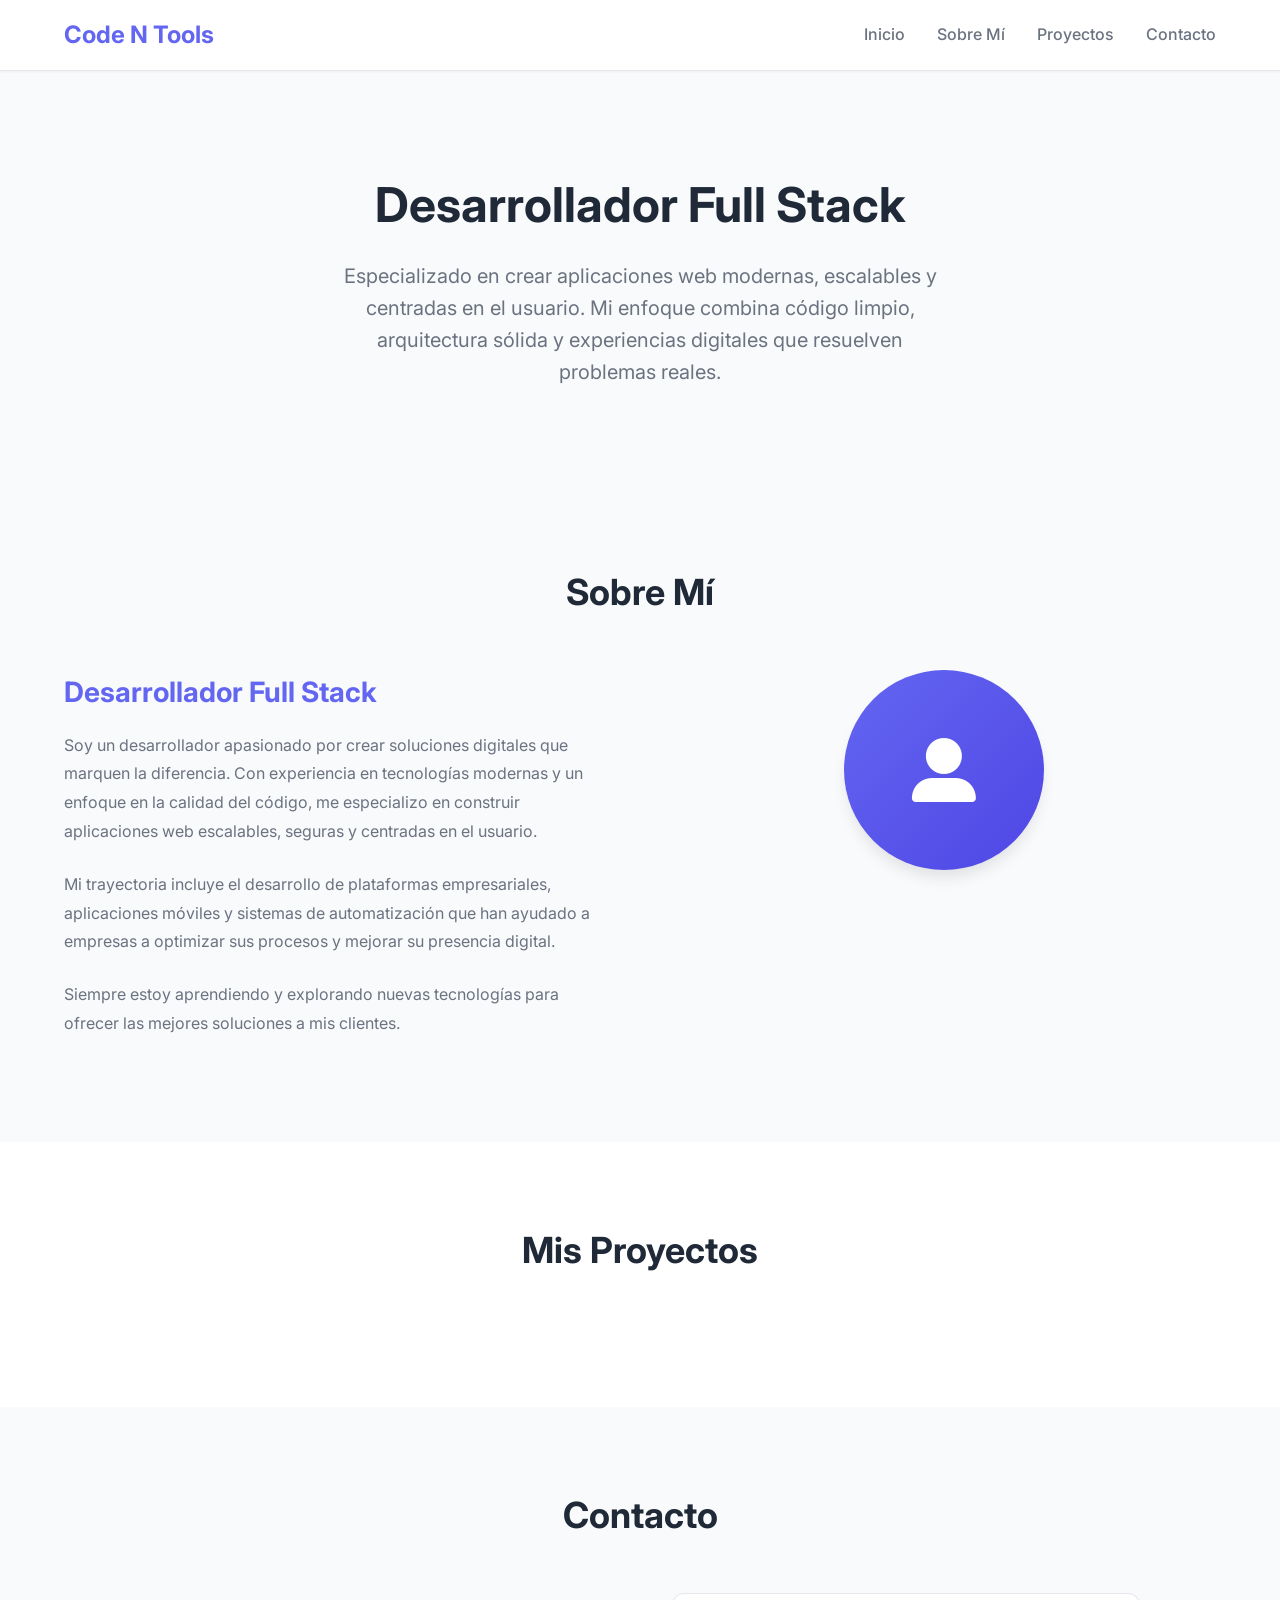
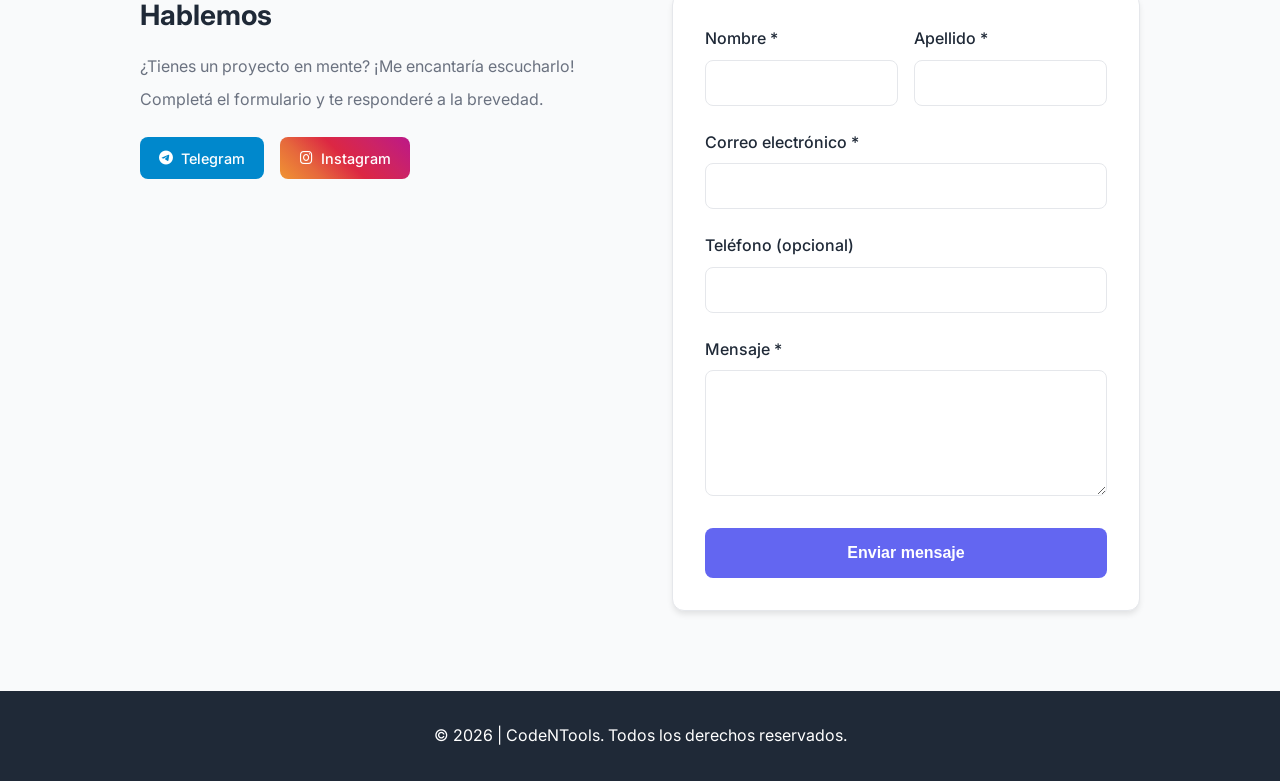
==== index.html @ 9cdd0da2 "Add files via upload" ====
<!DOCTYPE html>
<html lang="es">
<head>
    <meta charset="UTF-8">
    <meta name="viewport" content="width=device-width, initial-scale=1.0">
    <title>Bravos</title>
    <link rel="stylesheet" href="styles.css">
    <link rel="preconnect" href="https://fonts.googleapis.com">
    <link rel="preconnect" href="https://fonts.gstatic.com" crossorigin>
    <link href="https://fonts.googleapis.com/css2?family=Inter:wght@300;400;500;600;700&display=swap" rel="stylesheet">
    <link rel="stylesheet" href="https://cdnjs.cloudflare.com/ajax/libs/font-awesome/6.4.0/css/all.min.css">
</head>
<body>
    <header class="header">
        <div class="container">
            <div class="logo">
                <a href="#" class="logo-link">Code N Tools</a>
            </div>
            <nav class="nav">
                <a href="#inicio">Inicio</a>
                <a href="#sobre-mi">Sobre Mí</a>
                <a href="#proyectos">Proyectos</a>
                <a href="#contacto">Contacto</a>
            </nav>
        </div>
    </header>

    <main>
        <section id="inicio" class="hero">
            <div class="container">
                <h2>Desarrollador Full Stack</h2>
                <p>Especializado en crear aplicaciones web modernas, escalables y centradas en el usuario. Mi enfoque combina código limpio, arquitectura sólida y experiencias digitales que resuelven problemas reales.</p>
            </div>
        </section>

        <section id="sobre-mi" class="about">
            <div class="container">
                <h2 class="section-title">Sobre Mí</h2>
                <div class="about-content">
                    <div class="about-text">
                        <h3>Desarrollador Full Stack</h3>
                        <p>Soy un desarrollador apasionado por crear soluciones digitales que marquen la diferencia. Con experiencia en tecnologías modernas y un enfoque en la calidad del código, me especializo en construir aplicaciones web escalables, seguras y centradas en el usuario.</p>
                        <p>Mi trayectoria incluye el desarrollo de plataformas empresariales, aplicaciones móviles y sistemas de automatización que han ayudado a empresas a optimizar sus procesos y mejorar su presencia digital.</p>
                        <p>Siempre estoy aprendiendo y explorando nuevas tecnologías para ofrecer las mejores soluciones a mis clientes.</p>
                    </div>
                    <div class="about-image">
                        <!-- Aquí podés poner tu foto o un avatar -->
                        <div class="avatar-placeholder">
                            <i class="fas fa-user-large"></i>
                        </div>
                    </div>
                </div>
            </div>
        </section>

        <section id="proyectos" class="projects">
            <div class="container">
                <h2 class="section-title">Mis Proyectos</h2>
                <div class="projects-grid" id="projects-grid">
                    <!-- Los proyectos se cargarán dinámicamente con JavaScript -->
                </div>
            </div>
        </section>

        <section id="contacto" class="contact">
            <div class="container">
                <h2 class="section-title">Contacto</h2>
                <div class="contact-content">
                    <div class="contact-info">
                        <h3>Hablemos</h3>
                        <p>¿Tienes un proyecto en mente? ¡Me encantaría escucharlo!</p>
                        <p>Completá el formulario y te responderé a la brevedad.</p>
                        <div class="social-buttons">
                            <a href="https://t.me/codentools_bot" target="_blank" rel="noopener noreferrer" class="btn-social btn-telegram">
                                <i class="fab fa-telegram"></i> Telegram
                            </a>
                            <a href="https://www.instagram.com/codentools" target="_blank" rel="noopener noreferrer" class="btn-social btn-instagram">
                                <i class="fab fa-instagram"></i> Instagram
                            </a>
                        </div>
                    </div>
                    <form class="contact-form" id="contact-form">
                        <div class="form-row">
                            <div class="form-group">
                                <label for="firstName">Nombre *</label>
                                <input type="text" id="firstName" name="firstName" required>
                            </div>
                            <div class="form-group">
                                <label for="lastName">Apellido *</label>
                                <input type="text" id="lastName" name="lastName" required>
                            </div>
                        </div>
                        <div class="form-group">
                            <label for="email">Correo electrónico *</label>
                            <input type="email" id="email" name="email" required>
                        </div>
                        <div class="form-group">
                            <label for="phone">Teléfono (opcional)</label>
                            <input type="tel" id="phone" name="phone">
                        </div>
                        <div class="form-group">
                            <label for="message">Mensaje *</label>
                            <textarea id="message" name="message" rows="5" required></textarea>
                        </div>
                        <button type="submit" class="btn-submit">Enviar mensaje</button>
                        <div id="form-status" class="form-status"></div>
                    </form>
                </div>
            </div>
        </section>
    </main>

    <footer class="footer">
        <div class="container">
            <p>&copy; 2026 | CodeNTools. Todos los derechos reservados.</p>
        </div>
    </footer>

    <script src="script.js"></script>
</body>
</html>
---- styles.css ----
/* Reset y variables */
:root {
    --primary-color: #6366f1;
    --primary-dark: #4f46e5;
    --text-color: #1f2937;
    --text-light: #6b7280;
    --background: #ffffff;
    --background-alt: #f9fafb;
    --border-color: #e5e7eb;
    --success-color: #10b981;
    --error-color: #ef4444;
    --shadow-sm: 0 1px 2px 0 rgb(0 0 0 / 0.05);
    --shadow-md: 0 4px 6px -1px rgb(0 0 0 / 0.1);
    --shadow-lg: 0 10px 15px -3px rgb(0 0 0 / 0.1);
    --transition: all 0.3s ease;
}

* {
    margin: 0;
    padding: 0;
    box-sizing: border-box;
}

body {
    font-family: 'Inter', -apple-system, BlinkMacSystemFont, 'Segoe UI', sans-serif;
    line-height: 1.6;
    color: var(--text-color);
    background: var(--background);
}

.container {
    max-width: 1200px;
    margin: 0 auto;
    padding: 0 1.5rem;
}

/* Header */
.header {
    background: var(--background);
    border-bottom: 1px solid var(--border-color);
    position: sticky;
    top: 0;
    z-index: 100;
    box-shadow: var(--shadow-sm);
}

.header .container {
    display: flex;
    justify-content: space-between;
    align-items: center;
    padding-top: 1rem;
    padding-bottom: 1rem;
}

.logo-link {
    font-size: 1.5rem;
    font-weight: 700;
    color: var(--primary-color);
    text-decoration: none;
    transition: var(--transition);
}

.logo-link:hover {
    opacity: 0.8;
}

.nav {
    display: flex;
    gap: 2rem;
}

.nav a {
    text-decoration: none;
    color: var(--text-light);
    font-weight: 500;
    transition: var(--transition);
}

.nav a:hover {
    color: var(--primary-color);
}

/* Hero Section */
.hero {
    background: var(--background-alt);
    padding: 6rem 0;
    text-align: center;
}

.hero h2 {
    font-size: 3rem;
    font-weight: 700;
    margin-bottom: 1rem;
    color: var(--text-color);
}

.hero p {
    font-size: 1.25rem;
    color: var(--text-light);
    max-width: 600px;
    margin: 0 auto;
}

/* Projects Section */
.projects {
    padding: 5rem 0;
    background: var(--background);
}

.section-title {
    font-size: 2.25rem;
    font-weight: 700;
    margin-bottom: 3rem;
    text-align: center;
}

.projects-grid {
    display: grid;
    grid-template-columns: repeat(auto-fit, minmax(300px, 1fr));
    gap: 2rem;
}

.project-card {
    background: var(--background);
    border: 1px solid var(--border-color);
    border-radius: 12px;
    overflow: hidden;
    box-shadow: var(--shadow-md);
    transition: var(--transition);
}

.project-card:hover {
    transform: translateY(-4px);
    box-shadow: var(--shadow-lg);
}

.project-image {
    width: 100%;
    height: 200px;
    object-fit: cover;
    background: var(--background-alt);
}

.project-info {
    padding: 1.5rem;
}

.project-title {
    font-size: 1.25rem;
    font-weight: 600;
    margin-bottom: 0.5rem;
    color: var(--text-color);
}

.project-description {
    color: var(--text-light);
    margin-bottom: 1rem;
}

.project-tags {
    display: flex;
    flex-wrap: wrap;
    gap: 0.5rem;
}

.tag {
    background: var(--primary-color);
    color: white;
    padding: 0.25rem 0.75rem;
    border-radius: 999px;
    font-size: 0.875rem;
    font-weight: 500;
}

.project-link {
    display: inline-block;
    margin-top: 1rem;
    color: var(--primary-color);
    text-decoration: none;
    font-weight: 600;
    transition: var(--transition);
}

.project-link:hover {
    color: var(--primary-dark);
}

/* Contact Section */
.contact {
    padding: 5rem 0;
    background: var(--background-alt);
}

.contact-content {
    display: grid;
    grid-template-columns: 1fr 1fr;
    gap: 4rem;
    max-width: 1000px;
    margin: 0 auto;
}

.contact-info h3 {
    font-size: 1.75rem;
    margin-bottom: 1rem;
}

.contact-info p {
    color: var(--text-light);
    margin-bottom: 0.5rem;
}

.social-buttons {
    margin-top: 1.5rem;
    display: flex;
    gap: 1rem;
    flex-wrap: wrap;
}

.btn-social {
    display: inline-flex;
    align-items: center;
    gap: 0.5rem;
    padding: 0.6rem 1.2rem;
    font-size: 0.9rem;
    color: white;
    text-decoration: none;
    border-radius: 8px;
    font-weight: 500;
    transition: var(--transition);
}

.btn-telegram {
    background: #0088cc;
}

.btn-telegram:hover {
    background: #0077b5;
    transform: translateY(-2px);
}

.btn-instagram {
    background: linear-gradient(45deg, #f09433, #e6683c, #dc2743, #cc2366, #bc1888);
}

.btn-instagram:hover {
    transform: translateY(-2px);
    box-shadow: 0 4px 12px rgba(188, 24, 136, 0.3);
}

.contact-form {
    background: var(--background);
    padding: 2rem;
    border-radius: 12px;
    border: 1px solid var(--border-color);
    box-shadow: var(--shadow-md);
}

.form-row {
    display: grid;
    grid-template-columns: 1fr 1fr;
    gap: 1rem;
}

.form-group {
    margin-bottom: 1.5rem;
}

.form-group label {
    display: block;
    margin-bottom: 0.5rem;
    font-weight: 500;
    color: var(--text-color);
}

.form-group input,
.form-group textarea {
    width: 100%;
    padding: 0.75rem 1rem;
    border: 1px solid var(--border-color);
    border-radius: 8px;
    font-family: inherit;
    font-size: 1rem;
    transition: var(--transition);
}

.form-group input:focus,
.form-group textarea:focus {
    outline: none;
    border-color: var(--primary-color);
    box-shadow: 0 0 0 3px rgba(99, 102, 241, 0.1);
}

.form-group textarea {
    resize: vertical;
}

.btn-submit {
    width: 100%;
    padding: 1rem;
    background: var(--primary-color);
    color: white;
    border: none;
    border-radius: 8px;
    font-size: 1rem;
    font-weight: 600;
    cursor: pointer;
    transition: var(--transition);
}

.btn-submit:hover {
    background: var(--primary-dark);
}

.btn-submit:disabled {
    background: var(--text-light);
    cursor: not-allowed;
}

.form-status {
    margin-top: 1rem;
    padding: 1rem;
    border-radius: 8px;
    text-align: center;
    font-weight: 500;
    display: none;
}

.form-status.success {
    display: block;
    background: rgba(16, 185, 129, 0.1);
    color: var(--success-color);
    border: 1px solid var(--success-color);
}

.form-status.error {
    display: block;
    background: rgba(239, 68, 68, 0.1);
    color: var(--error-color);
    border: 1px solid var(--error-color);
}

/* Footer */
.footer {
    background: var(--text-color);
    color: white;
    padding: 2rem 0;
    text-align: center;
}

/* About Section */
.about {
    padding: 5rem 0;
    background: var(--background-alt);
}

.about-content {
    display: grid;
    grid-template-columns: 1fr 1fr;
    gap: 4rem;
    align-items: start;
}

.about-text h3 {
    font-size: 1.75rem;
    margin-bottom: 1rem;
    color: var(--primary-color);
}

.about-text p {
    color: var(--text-light);
    line-height: 1.8;
    margin-bottom: 1.5rem;
}

.about-image {
    display: flex;
    justify-content: center;
}

.avatar-placeholder {
    width: 200px;
    height: 200px;
    background: linear-gradient(135deg, var(--primary-color), var(--primary-dark));
    border-radius: 50%;
    display: flex;
    align-items: center;
    justify-content: center;
    font-size: 4rem;
    color: white;
    box-shadow: var(--shadow-lg);
}

/* Responsive */
@media (max-width: 768px) {
    .nav {
        gap: 1rem;
    }

    .hero h2 {
        font-size: 2rem;
    }

    .hero p {
        font-size: 1rem;
    }

    .form-row {
        grid-template-columns: 1fr;
    }

    .contact-content {
        grid-template-columns: 1fr;
        gap: 2rem;
    }
}
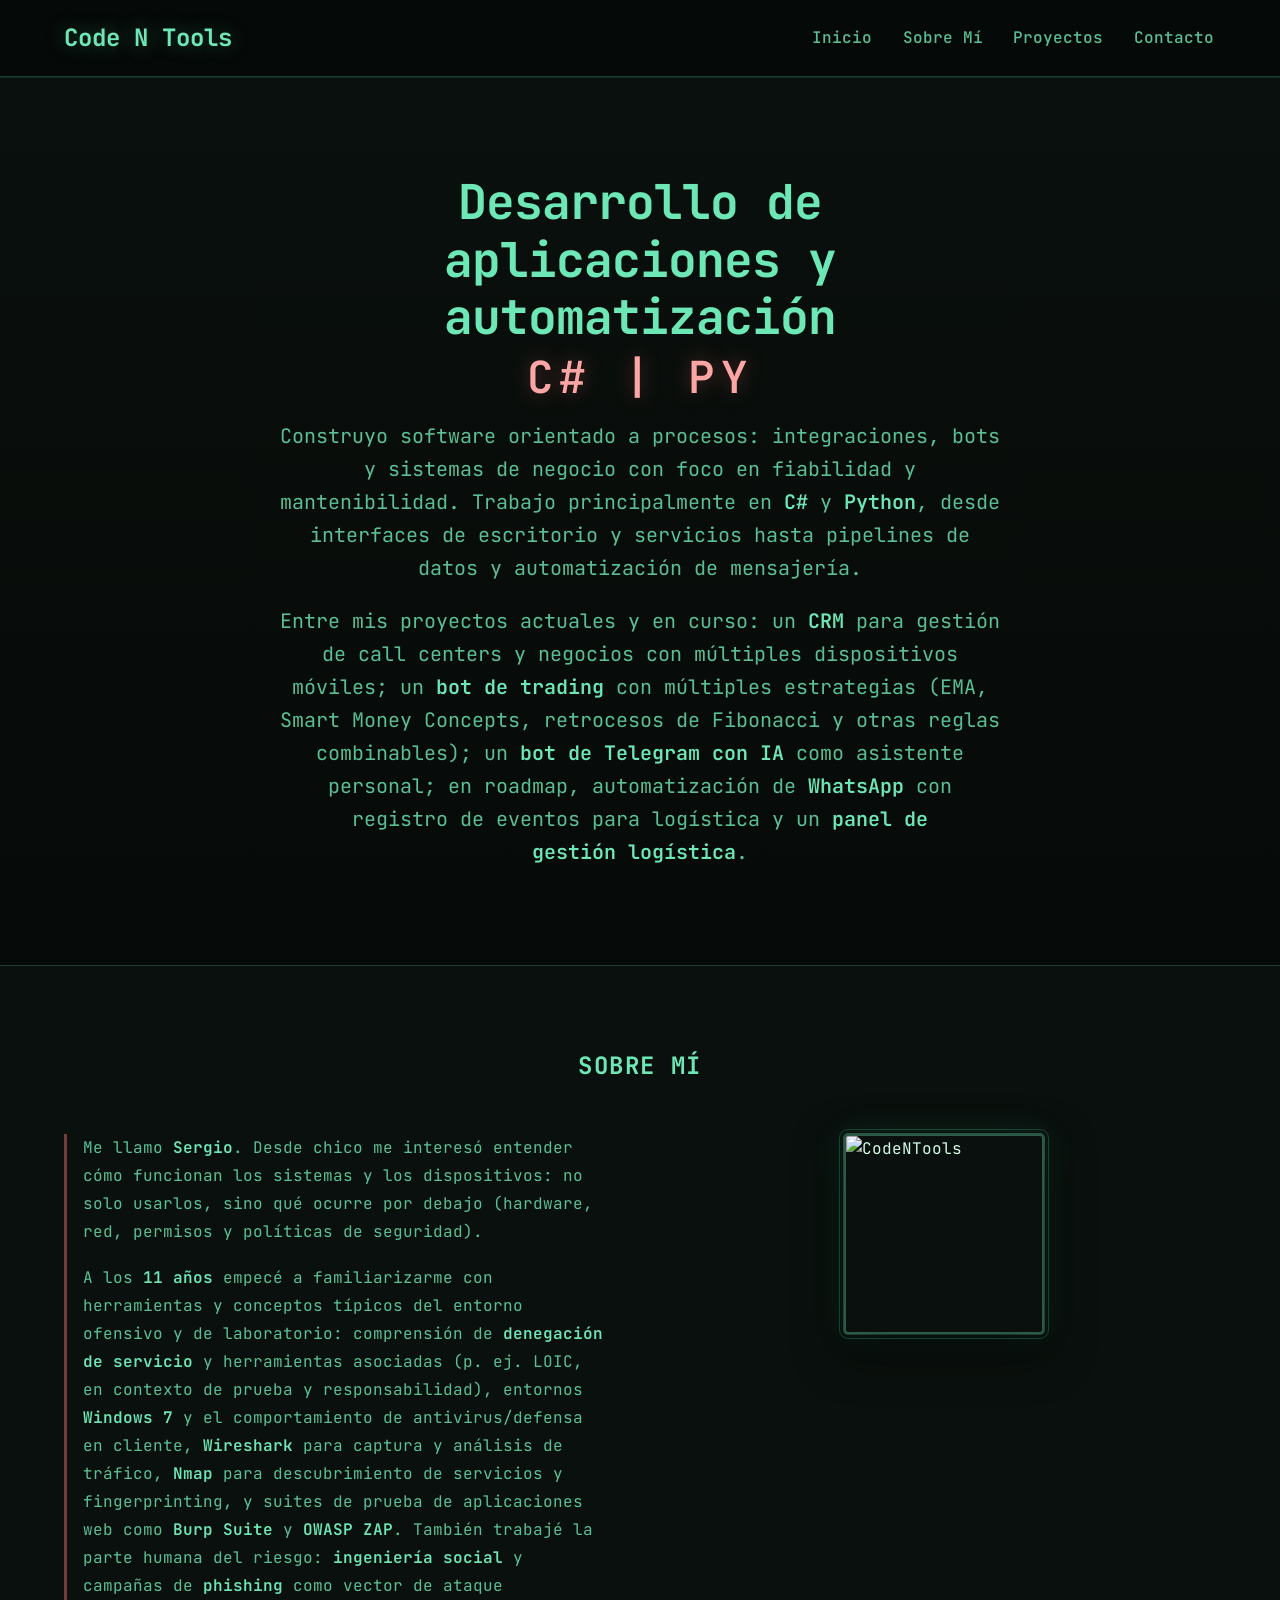
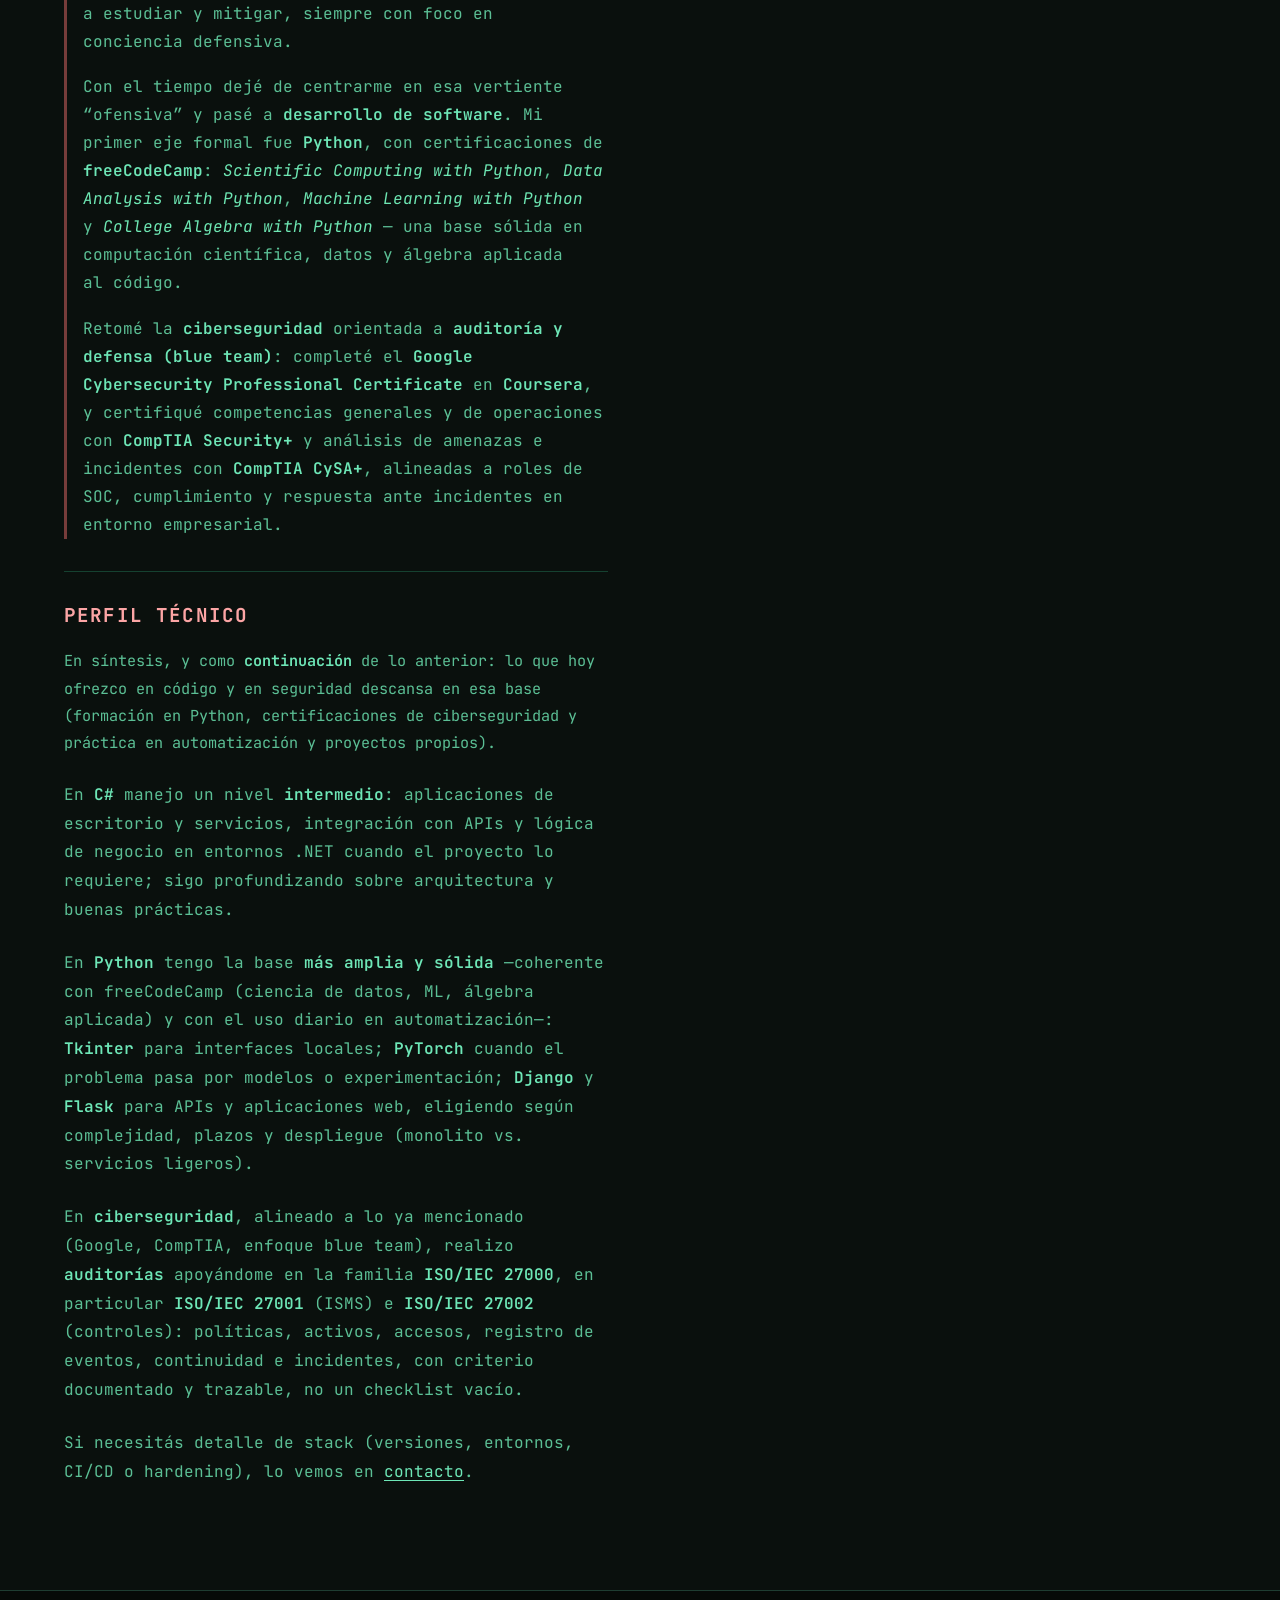
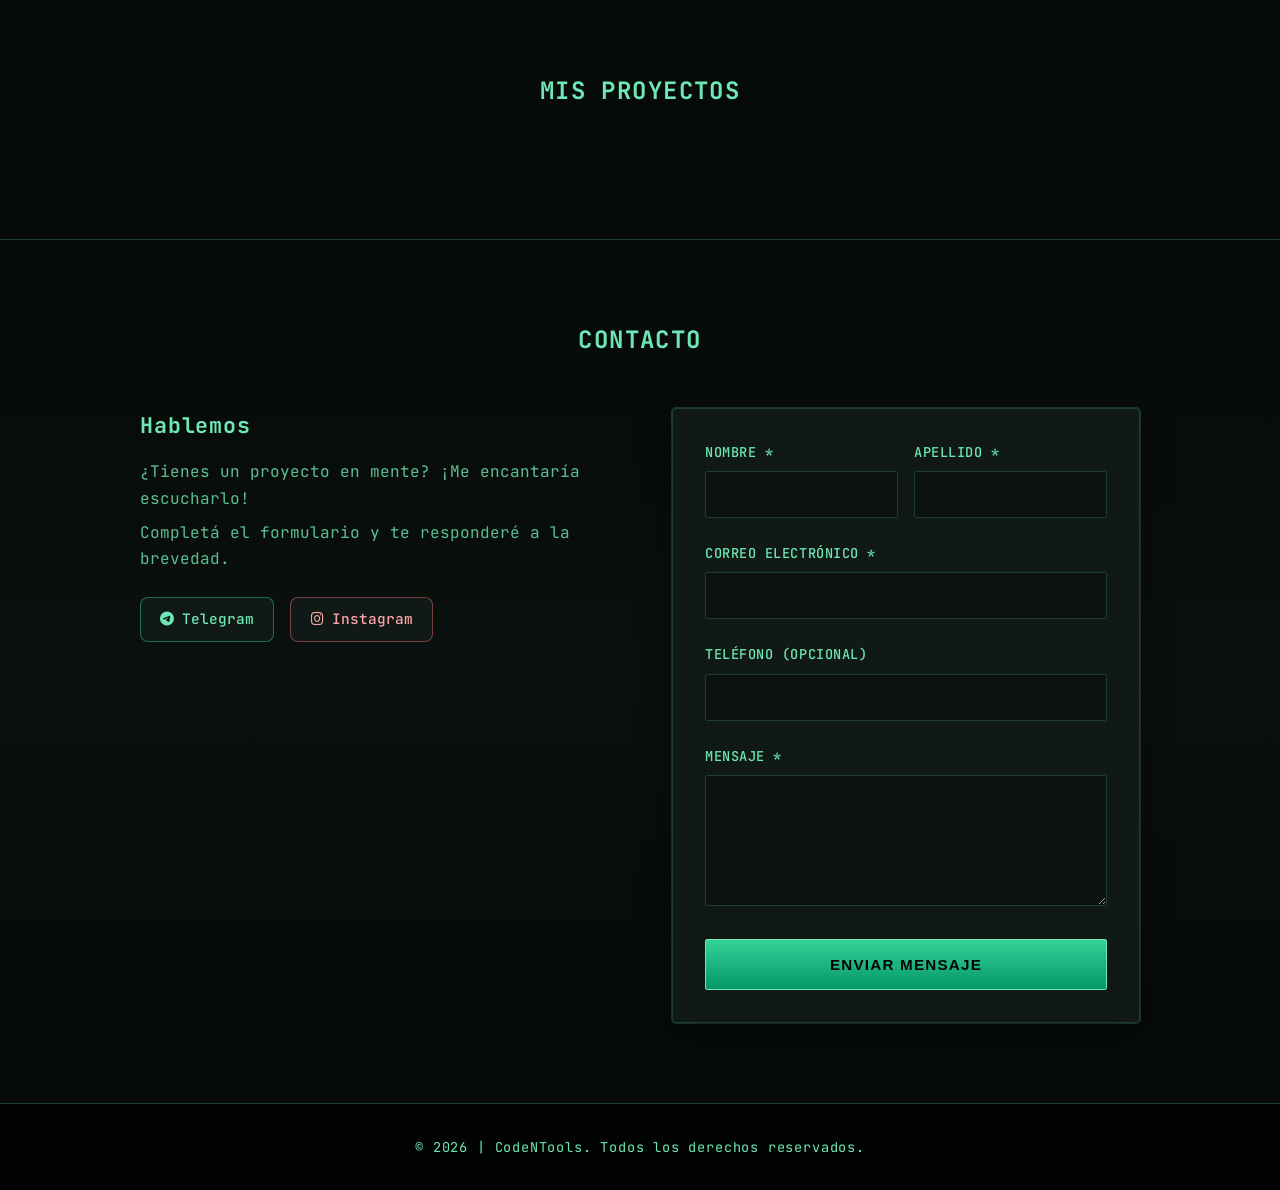
==== commit feb3d05b: "Add files via upload" ====
--- a/index.html
+++ b/index.html
@@ -2,12 +2,15 @@
 <html lang="es">
 <head>
     <meta charset="UTF-8">
-    <meta name="viewport" content="width=device-width, initial-scale=1.0">
-    <title>Bravos</title>
+    <meta name="viewport" content="width=device-width, initial-scale=1.0, viewport-fit=cover">
+    <meta name="description" content="CodeNTools: desarrollo en C# y Python, automatización, CRM, bots y auditorías de ciberseguridad alineadas a ISO/IEC 27001 y 27002.">
+    <meta name="theme-color" content="#0a0e0c">
+    <meta name="color-scheme" content="dark">
+    <title>CodeNTools | Portafolio</title>
     <link rel="stylesheet" href="styles.css">
     <link rel="preconnect" href="https://fonts.googleapis.com">
     <link rel="preconnect" href="https://fonts.gstatic.com" crossorigin>
-    <link href="https://fonts.googleapis.com/css2?family=Inter:wght@300;400;500;600;700&display=swap" rel="stylesheet">
+    <link href="https://fonts.googleapis.com/css2?family=JetBrains+Mono:wght@400;500;600;700&display=swap" rel="stylesheet">
     <link rel="stylesheet" href="https://cdnjs.cloudflare.com/ajax/libs/font-awesome/6.4.0/css/all.min.css">
 </head>
 <body>
@@ -28,8 +31,12 @@
     <main>
         <section id="inicio" class="hero">
             <div class="container">
-                <h2>Desarrollador Full Stack</h2>
-                <p>Especializado en crear aplicaciones web modernas, escalables y centradas en el usuario. Mi enfoque combina código limpio, arquitectura sólida y experiencias digitales que resuelven problemas reales.</p>
+                <h2 class="hero-title">
+                    <span class="hero-title-main">Desarrollo de aplicaciones y automatización</span>
+                    <span class="hero-title-stack">C# | Py</span>
+                </h2>
+                <p>Construyo software orientado a procesos: integraciones, bots y sistemas de negocio con foco en fiabilidad y mantenibilidad. Trabajo principalmente en <strong>C#</strong> y <strong>Python</strong>, desde interfaces de escritorio y servicios hasta pipelines de datos y automatización de mensajería.</p>
+                <p>Entre mis proyectos actuales y en curso: un <strong>CRM</strong> para gestión de call centers y negocios con múltiples dispositivos móviles; un <strong>bot de trading</strong> con múltiples estrategias (EMA, Smart Money Concepts, retrocesos de Fibonacci y otras reglas combinables); un <strong>bot de Telegram con IA</strong> como asistente personal; en roadmap, automatización de <strong>WhatsApp</strong> con registro de eventos para logística y un <strong>panel de gestión logística</strong>.</p>
             </div>
         </section>
 
@@ -38,16 +45,29 @@
                 <h2 class="section-title">Sobre Mí</h2>
                 <div class="about-content">
                     <div class="about-text">
-                        <h3>Desarrollador Full Stack</h3>
-                        <p>Soy un desarrollador apasionado por crear soluciones digitales que marquen la diferencia. Con experiencia en tecnologías modernas y un enfoque en la calidad del código, me especializo en construir aplicaciones web escalables, seguras y centradas en el usuario.</p>
-                        <p>Mi trayectoria incluye el desarrollo de plataformas empresariales, aplicaciones móviles y sistemas de automatización que han ayudado a empresas a optimizar sus procesos y mejorar su presencia digital.</p>
-                        <p>Siempre estoy aprendiendo y explorando nuevas tecnologías para ofrecer las mejores soluciones a mis clientes.</p>
+                        <div class="about-personal">
+                            <p>Me llamo <strong>Sergio</strong>. Desde chico me interesó entender cómo funcionan los sistemas y los dispositivos: no solo usarlos, sino qué ocurre por debajo (hardware, red, permisos y políticas de seguridad).</p>
+                            <p>A los <strong>11 años</strong> empecé a familiarizarme con herramientas y conceptos típicos del entorno ofensivo y de laboratorio: comprensión de <strong>denegación de servicio</strong> y herramientas asociadas (p. ej. LOIC, en contexto de prueba y responsabilidad), entornos <strong>Windows 7</strong> y el comportamiento de antivirus/defensa en cliente, <strong>Wireshark</strong> para captura y análisis de tráfico, <strong>Nmap</strong> para descubrimiento de servicios y fingerprinting, y suites de prueba de aplicaciones web como <strong>Burp Suite</strong> y <strong>OWASP ZAP</strong>. También trabajé la parte humana del riesgo: <strong>ingeniería social</strong> y campañas de <strong>phishing</strong> como vector de ataque a estudiar y mitigar, siempre con foco en conciencia defensiva.</p>
+                            <p>Con el tiempo dejé de centrarme en esa vertiente “ofensiva” y pasé a <strong>desarrollo de software</strong>. Mi primer eje formal fue <strong>Python</strong>, con certificaciones de <strong>freeCodeCamp</strong>: <em>Scientific Computing with Python</em>, <em>Data Analysis with Python</em>, <em>Machine Learning with Python</em> y <em>College Algebra with Python</em> — una base sólida en computación científica, datos y álgebra aplicada al código.</p>
+                            <p>Retomé la <strong>ciberseguridad</strong> orientada a <strong>auditoría y defensa (blue team)</strong>: completé el <strong>Google Cybersecurity Professional Certificate</strong> en <strong>Coursera</strong>, y certifiqué competencias generales y de operaciones con <strong>CompTIA Security+</strong> y análisis de amenazas e incidentes con <strong>CompTIA CySA+</strong>, alineadas a roles de SOC, cumplimiento y respuesta ante incidentes en entorno empresarial.</p>
+                        </div>
+                        <div class="about-technical-foot">
+                            <h3>Perfil técnico</h3>
+                            <p class="about-technical-lead">En síntesis, y como <strong>continuación</strong> de lo anterior: lo que hoy ofrezco en código y en seguridad descansa en esa base (formación en Python, certificaciones de ciberseguridad y práctica en automatización y proyectos propios).</p>
+                            <p>En <strong>C#</strong> manejo un nivel <strong>intermedio</strong>: aplicaciones de escritorio y servicios, integración con APIs y lógica de negocio en entornos .NET cuando el proyecto lo requiere; sigo profundizando sobre arquitectura y buenas prácticas.</p>
+                            <p>En <strong>Python</strong> tengo la base <strong>más amplia y sólida</strong> —coherente con freeCodeCamp (ciencia de datos, ML, álgebra aplicada) y con el uso diario en automatización—: <strong>Tkinter</strong> para interfaces locales; <strong>PyTorch</strong> cuando el problema pasa por modelos o experimentación; <strong>Django</strong> y <strong>Flask</strong> para APIs y aplicaciones web, eligiendo según complejidad, plazos y despliegue (monolito vs. servicios ligeros).</p>
+                            <p>En <strong>ciberseguridad</strong>, alineado a lo ya mencionado (Google, CompTIA, enfoque blue team), realizo <strong>auditorías</strong> apoyándome en la familia <strong>ISO/IEC 27000</strong>, en particular <strong>ISO/IEC 27001</strong> (ISMS) e <strong>ISO/IEC 27002</strong> (controles): políticas, activos, accesos, registro de eventos, continuidad e incidentes, con criterio documentado y trazable, no un checklist vacío.</p>
+                            <p>Si necesitás detalle de stack (versiones, entornos, CI/CD o hardening), lo vemos en <a href="#contacto">contacto</a>.</p>
+                        </div>
                     </div>
                     <div class="about-image">
-                        <!-- Aquí podés poner tu foto o un avatar -->
-                        <div class="avatar-placeholder">
-                            <i class="fas fa-user-large"></i>
-                        </div>
+                        <img src="https://dzxfguflubuzwwrurouh.supabase.co/storage/v1/object/public/profile-images/CodeNTools%20(logo-NB).png"
+                             alt="CodeNTools"
+                             class="avatar-image"
+                             width="200"
+                             height="200"
+                             loading="lazy"
+                             decoding="async">
                     </div>
                 </div>
             </div>
@@ -57,7 +77,6 @@
             <div class="container">
                 <h2 class="section-title">Mis Proyectos</h2>
                 <div class="projects-grid" id="projects-grid">
-                    <!-- Los proyectos se cargarán dinámicamente con JavaScript -->
                 </div>
             </div>
         </section>
@@ -83,24 +102,24 @@
                         <div class="form-row">
                             <div class="form-group">
                                 <label for="firstName">Nombre *</label>
-                                <input type="text" id="firstName" name="firstName" required>
+                                <input type="text" id="firstName" name="firstName" required maxlength="120" autocomplete="given-name">
                             </div>
                             <div class="form-group">
                                 <label for="lastName">Apellido *</label>
-                                <input type="text" id="lastName" name="lastName" required>
+                                <input type="text" id="lastName" name="lastName" required maxlength="120" autocomplete="family-name">
                             </div>
                         </div>
                         <div class="form-group">
                             <label for="email">Correo electrónico *</label>
-                            <input type="email" id="email" name="email" required>
+                            <input type="email" id="email" name="email" required maxlength="254" autocomplete="email" inputmode="email">
                         </div>
                         <div class="form-group">
                             <label for="phone">Teléfono (opcional)</label>
-                            <input type="tel" id="phone" name="phone">
+                            <input type="tel" id="phone" name="phone" maxlength="32" autocomplete="tel" inputmode="tel">
                         </div>
                         <div class="form-group">
                             <label for="message">Mensaje *</label>
-                            <textarea id="message" name="message" rows="5" required></textarea>
+                            <textarea id="message" name="message" rows="5" required maxlength="8000"></textarea>
                         </div>
                         <button type="submit" class="btn-submit">Enviar mensaje</button>
                         <div id="form-status" class="form-status"></div>
--- a/styles.css
+++ b/styles.css
@@ -1,45 +1,115 @@
-/* Reset y variables */
 :root {
-    --primary-color: #6366f1;
-    --primary-dark: #4f46e5;
-    --text-color: #1f2937;
-    --text-light: #6b7280;
-    --background: #ffffff;
-    --background-alt: #f9fafb;
-    --border-color: #e5e7eb;
-    --success-color: #10b981;
-    --error-color: #ef4444;
-    --shadow-sm: 0 1px 2px 0 rgb(0 0 0 / 0.05);
-    --shadow-md: 0 4px 6px -1px rgb(0 0 0 / 0.1);
-    --shadow-lg: 0 10px 15px -3px rgb(0 0 0 / 0.1);
-    --transition: all 0.3s ease;
-}
-
-* {
+    --bg: #060a08;
+    --bg-elevated: #0c1210;
+    --bg-panel: #111916;
+    --bg-alt: #0a100d;
+    --border: #1e3d32;
+    --border-strong: #2d5a47;
+    --text: #d1fae5;
+    --text-muted: #6ee7b3;
+    --text-dim: #4ade80;
+    --green: #34d399;
+    --green-bright: #6ee7b7;
+    --green-deep: #059669;
+    --red: #f87171;
+    --red-bright: #fca5a5;
+    --red-deep: #dc2626;
+    --primary-color: var(--green);
+    --primary-dark: var(--green-deep);
+    --text-color: var(--text);
+    --text-light: rgba(110, 231, 179, 0.82);
+    --background: var(--bg);
+    --background-alt: var(--bg-alt);
+    --border-color: var(--border);
+    --success-color: var(--green-bright);
+    --error-color: var(--red);
+    --shadow-sm: 0 1px 0 rgba(52, 211, 153, 0.12);
+    --shadow-md: 0 8px 32px rgba(0, 0, 0, 0.45), 0 0 0 1px var(--border);
+    --shadow-lg: 0 16px 48px rgba(0, 0, 0, 0.55), 0 0 0 1px var(--border-strong);
+    --glow-green: 0 0 24px rgba(52, 211, 153, 0.15);
+    --transition: color 0.2s ease, background 0.2s ease, border-color 0.2s ease, box-shadow 0.25s ease,
+        transform 0.25s ease;
+}
+
+*,
+*::before,
+*::after {
     margin: 0;
     padding: 0;
     box-sizing: border-box;
 }
 
+html {
+    -webkit-text-size-adjust: 100%;
+    text-size-adjust: 100%;
+    overflow-x: hidden;
+}
+
 body {
-    font-family: 'Inter', -apple-system, BlinkMacSystemFont, 'Segoe UI', sans-serif;
-    line-height: 1.6;
+    font-family: 'JetBrains Mono', ui-monospace, 'Cascadia Code', 'Consolas', monospace;
+    line-height: 1.65;
     color: var(--text-color);
     background: var(--background);
+    min-height: 100dvh;
+    padding: env(safe-area-inset-top) env(safe-area-inset-right) env(safe-area-inset-bottom)
+        env(safe-area-inset-left);
+    position: relative;
+}
+
+body::before {
+    content: '';
+    position: fixed;
+    inset: 0;
+    pointer-events: none;
+    z-index: 0;
+    background-image: linear-gradient(rgba(52, 211, 153, 0.04) 1px, transparent 1px),
+        linear-gradient(90deg, rgba(52, 211, 153, 0.04) 1px, transparent 1px);
+    background-size: 32px 32px;
+    mask-image: radial-gradient(ellipse 80% 70% at 50% 0%, black 20%, transparent 70%);
+}
+
+main,
+footer {
+    position: relative;
+    z-index: 1;
+}
+
+strong {
+    color: var(--green-bright);
+    font-weight: 600;
+}
+
+::selection {
+    background: rgba(52, 211, 153, 0.35);
+    color: var(--text);
+}
+
+a:focus-visible,
+button:focus-visible {
+    outline: 2px solid var(--green-bright);
+    outline-offset: 2px;
+}
+
+img {
+    max-width: 100%;
+    height: auto;
 }
 
 .container {
+    width: 100%;
     max-width: 1200px;
     margin: 0 auto;
-    padding: 0 1.5rem;
-}
-
-/* Header */
+    padding-left: clamp(1rem, 4vw, 1.5rem);
+    padding-right: clamp(1rem, 4vw, 1.5rem);
+}
+
 .header {
-    background: var(--background);
+    background: rgba(6, 10, 8, 0.92);
+    backdrop-filter: blur(10px);
+    -webkit-backdrop-filter: blur(10px);
     border-bottom: 1px solid var(--border-color);
     position: sticky;
-    top: 0;
+    top: env(safe-area-inset-top, 0px);
     z-index: 100;
     box-shadow: var(--shadow-sm);
 }
@@ -55,18 +125,24 @@
 .logo-link {
     font-size: 1.5rem;
     font-weight: 700;
-    color: var(--primary-color);
+    color: var(--green-bright);
     text-decoration: none;
     transition: var(--transition);
+    text-shadow: 0 0 20px rgba(110, 231, 183, 0.35);
 }
 
 .logo-link:hover {
-    opacity: 0.8;
+    color: var(--text);
+    text-shadow: 0 0 24px rgba(52, 211, 153, 0.5);
 }
 
 .nav {
     display: flex;
-    gap: 2rem;
+    flex-wrap: wrap;
+    justify-content: flex-end;
+    align-items: center;
+    gap: clamp(0.5rem, 2vw, 2rem);
+    row-gap: 0.5rem;
 }
 
 .nav a {
@@ -74,82 +150,130 @@
     color: var(--text-light);
     font-weight: 500;
     transition: var(--transition);
+    padding: 0.35rem 0.15rem;
+    min-height: 2.75rem;
+    display: inline-flex;
+    align-items: center;
 }
 
 .nav a:hover {
-    color: var(--primary-color);
-}
-
-/* Hero Section */
+    color: var(--red-bright);
+}
+
 .hero {
-    background: var(--background-alt);
-    padding: 6rem 0;
+    background: linear-gradient(180deg, var(--bg-alt) 0%, var(--bg) 100%);
+    padding: clamp(3rem, 10vw, 6rem) 0;
     text-align: center;
-}
-
-.hero h2 {
-    font-size: 3rem;
+    border-bottom: 1px solid var(--border-color);
+}
+
+.hero h2,
+.hero-title {
+    font-size: clamp(1.35rem, 4.5vw, 3rem);
     font-weight: 700;
     margin-bottom: 1rem;
-    color: var(--text-color);
+    color: var(--green-bright);
+    max-width: min(100%, 42rem);
+    margin-left: auto;
+    margin-right: auto;
+    padding: 0 0.25rem;
+    letter-spacing: -0.02em;
+}
+
+.hero-title {
+    display: flex;
+    flex-direction: column;
+    align-items: center;
+    gap: 0.35rem;
+    line-height: 1.2;
+    overflow-wrap: break-word;
+    word-break: break-word;
+}
+
+.hero-title-main {
+    display: block;
+}
+
+.hero-title-stack {
+    display: block;
+    font-size: 0.92em;
+    font-weight: 600;
+    color: var(--red-bright);
+    letter-spacing: 0.12em;
+    text-transform: uppercase;
+    text-shadow: 0 0 20px rgba(248, 113, 113, 0.35);
 }
 
 .hero p {
-    font-size: 1.25rem;
+    font-size: clamp(1rem, 2.2vw, 1.25rem);
     color: var(--text-light);
-    max-width: 600px;
+    max-width: min(720px, 100%);
     margin: 0 auto;
-}
-
-/* Projects Section */
+    line-height: 1.65;
+    text-wrap: pretty;
+}
+
+.hero p + p {
+    margin-top: 1.25rem;
+}
+
 .projects {
-    padding: 5rem 0;
+    padding: clamp(3rem, 8vw, 5rem) 0;
     background: var(--background);
+    border-top: 1px solid var(--border-color);
 }
 
 .section-title {
-    font-size: 2.25rem;
+    font-size: clamp(1.15rem, 3.2vw, 1.5rem);
     font-weight: 700;
-    margin-bottom: 3rem;
+    margin-bottom: clamp(1.75rem, 4vw, 3rem);
     text-align: center;
+    padding: 0 0.25rem;
+    color: var(--green-bright);
+    letter-spacing: 0.06em;
+    text-transform: uppercase;
 }
 
 .projects-grid {
     display: grid;
-    grid-template-columns: repeat(auto-fit, minmax(300px, 1fr));
-    gap: 2rem;
+    grid-template-columns: repeat(auto-fit, minmax(min(100%, 280px), 1fr));
+    gap: clamp(1.25rem, 3vw, 2rem);
 }
 
 .project-card {
-    background: var(--background);
+    background: var(--bg-panel);
     border: 1px solid var(--border-color);
-    border-radius: 12px;
+    border-radius: 4px;
     overflow: hidden;
     box-shadow: var(--shadow-md);
     transition: var(--transition);
 }
 
 .project-card:hover {
-    transform: translateY(-4px);
-    box-shadow: var(--shadow-lg);
+    transform: translateY(-3px);
+    border-color: var(--border-strong);
+    box-shadow: var(--shadow-lg), var(--glow-green);
 }
 
 .project-image {
     width: 100%;
-    height: 200px;
+    aspect-ratio: 16 / 10;
+    height: auto;
     object-fit: cover;
-    background: var(--background-alt);
+    object-position: center;
+    background: var(--bg-elevated);
+    filter: saturate(0.92) contrast(1.05);
 }
 
 .project-info {
-    padding: 1.5rem;
+    padding: clamp(1rem, 3vw, 1.5rem);
 }
 
 .project-title {
-    font-size: 1.25rem;
+    font-size: 1.05rem;
     font-weight: 600;
     margin-bottom: 0.5rem;
-    color: var(--text-color);
+    color: var(--green-bright);
 }
 
 .project-description {
@@ -164,44 +288,51 @@
 }
 
 .tag {
-    background: var(--primary-color);
-    color: white;
-    padding: 0.25rem 0.75rem;
-    border-radius: 999px;
-    font-size: 0.875rem;
+    background: rgba(52, 211, 153, 0.1);
+    color: var(--green-bright);
+    border: 1px solid rgba(52, 211, 153, 0.35);
+    padding: 0.2rem 0.65rem;
+    border-radius: 2px;
+    font-size: 0.75rem;
     font-weight: 500;
+    letter-spacing: 0.02em;
 }
 
 .project-link {
     display: inline-block;
     margin-top: 1rem;
-    color: var(--primary-color);
+    color: var(--red-bright);
     text-decoration: none;
     font-weight: 600;
     transition: var(--transition);
+    letter-spacing: 0.03em;
 }
 
 .project-link:hover {
-    color: var(--primary-dark);
-}
-
-/* Contact Section */
+    color: var(--green-bright);
+    text-shadow: 0 0 12px rgba(110, 231, 183, 0.4);
+}
+
 .contact {
-    padding: 5rem 0;
-    background: var(--background-alt);
+    padding: clamp(3rem, 8vw, 5rem) 0;
+    background: linear-gradient(180deg, var(--bg) 0%, var(--bg-alt) 50%, var(--bg) 100%);
+    border-top: 1px solid var(--border-color);
 }
 
 .contact-content {
     display: grid;
-    grid-template-columns: 1fr 1fr;
-    gap: 4rem;
+    grid-template-columns: repeat(auto-fit, minmax(min(100%, 300px), 1fr));
+    gap: clamp(2rem, 5vw, 4rem);
     max-width: 1000px;
     margin: 0 auto;
+    align-items: start;
 }
 
 .contact-info h3 {
-    font-size: 1.75rem;
+    font-size: 1.35rem;
     margin-bottom: 1rem;
+    color: var(--green-bright);
+    letter-spacing: 0.04em;
 }
 
 .contact-info p {
@@ -230,29 +361,39 @@
 }
 
 .btn-telegram {
-    background: #0088cc;
+    background: var(--bg-panel);
+    color: var(--green-bright);
+    border: 1px solid rgba(52, 211, 153, 0.45);
 }
 
 .btn-telegram:hover {
-    background: #0077b5;
-    transform: translateY(-2px);
+    background: rgba(52, 211, 153, 0.12);
+    border-color: var(--green-bright);
+    box-shadow: var(--glow-green);
+    transform: translateY(-1px);
 }
 
 .btn-instagram {
-    background: linear-gradient(45deg, #f09433, #e6683c, #dc2743, #cc2366, #bc1888);
+    background: var(--bg-panel);
+    color: var(--red-bright);
+    border: 1px solid rgba(248, 113, 113, 0.45);
 }
 
 .btn-instagram:hover {
-    transform: translateY(-2px);
-    box-shadow: 0 4px 12px rgba(188, 24, 136, 0.3);
+    background: rgba(248, 113, 113, 0.1);
+    border-color: var(--red-bright);
+    box-shadow: 0 0 20px rgba(248, 113, 113, 0.2);
+    transform: translateY(-1px);
 }
 
 .contact-form {
-    background: var(--background);
-    padding: 2rem;
-    border-radius: 12px;
+    background: var(--bg-panel);
+    padding: clamp(1.25rem, 4vw, 2rem);
+    border-radius: 4px;
     border: 1px solid var(--border-color);
     box-shadow: var(--shadow-md);
+    width: 100%;
+    min-width: 0;
 }
 
 .form-row {
@@ -269,7 +410,10 @@
     display: block;
     margin-bottom: 0.5rem;
     font-weight: 500;
-    color: var(--text-color);
+    color: var(--text-muted);
+    font-size: 0.85rem;
+    letter-spacing: 0.04em;
+    text-transform: uppercase;
 }
 
 .form-group input,
@@ -277,17 +421,25 @@
     width: 100%;
     padding: 0.75rem 1rem;
     border: 1px solid var(--border-color);
-    border-radius: 8px;
+    border-radius: 2px;
     font-family: inherit;
-    font-size: 1rem;
+    font-size: 0.95rem;
     transition: var(--transition);
+    background: var(--bg-elevated);
+    color: var(--text);
+    caret-color: var(--green-bright);
+}
+
+.form-group input::placeholder,
+.form-group textarea::placeholder {
+    color: rgba(110, 231, 179, 0.35);
 }
 
 .form-group input:focus,
 .form-group textarea:focus {
     outline: none;
-    border-color: var(--primary-color);
-    box-shadow: 0 0 0 3px rgba(99, 102, 241, 0.1);
+    border-color: var(--green);
+    box-shadow: 0 0 0 1px rgba(52, 211, 153, 0.4), 0 0 20px rgba(52, 211, 153, 0.12);
 }
 
 .form-group textarea {
@@ -297,23 +449,30 @@
 .btn-submit {
     width: 100%;
     padding: 1rem;
-    background: var(--primary-color);
-    color: white;
-    border: none;
-    border-radius: 8px;
-    font-size: 1rem;
-    font-weight: 600;
+    background: linear-gradient(180deg, var(--green) 0%, var(--green-deep) 100%);
+    color: #020403;
+    border: 1px solid var(--green-bright);
+    border-radius: 2px;
+    font-size: 0.95rem;
+    font-weight: 700;
+    letter-spacing: 0.08em;
+    text-transform: uppercase;
     cursor: pointer;
     transition: var(--transition);
 }
 
 .btn-submit:hover {
-    background: var(--primary-dark);
+    filter: brightness(1.08);
+    box-shadow: var(--glow-green);
 }
 
 .btn-submit:disabled {
-    background: var(--text-light);
+    background: var(--bg-elevated);
+    color: var(--text-dim);
+    border-color: var(--border);
     cursor: not-allowed;
+    filter: none;
+    box-shadow: none;
 }
 
 .form-status {
@@ -327,49 +486,102 @@
 
 .form-status.success {
     display: block;
-    background: rgba(16, 185, 129, 0.1);
-    color: var(--success-color);
-    border: 1px solid var(--success-color);
+    background: rgba(52, 211, 153, 0.08);
+    color: var(--green-bright);
+    border: 1px solid rgba(52, 211, 153, 0.4);
 }
 
 .form-status.error {
     display: block;
-    background: rgba(239, 68, 68, 0.1);
-    color: var(--error-color);
-    border: 1px solid var(--error-color);
-}
-
-/* Footer */
+    background: rgba(248, 113, 113, 0.08);
+    color: var(--red-bright);
+    border: 1px solid rgba(248, 113, 113, 0.45);
+}
+
 .footer {
-    background: var(--text-color);
-    color: white;
+    background: #020403;
+    color: var(--text-muted);
     padding: 2rem 0;
     text-align: center;
-}
-
-/* About Section */
+    border-top: 1px solid var(--border-color);
+    font-size: 0.85rem;
+    letter-spacing: 0.06em;
+}
+
 .about {
-    padding: 5rem 0;
-    background: var(--background-alt);
+    padding: clamp(3rem, 8vw, 5rem) 0;
+    background: var(--bg-alt);
 }
 
 .about-content {
     display: grid;
-    grid-template-columns: 1fr 1fr;
-    gap: 4rem;
+    grid-template-columns: repeat(auto-fit, minmax(min(100%, 300px), 1fr));
+    gap: clamp(2rem, 5vw, 4rem);
     align-items: start;
 }
 
 .about-text h3 {
-    font-size: 1.75rem;
+    font-size: 1.2rem;
     margin-bottom: 1rem;
-    color: var(--primary-color);
+    color: var(--red-bright);
+    letter-spacing: 0.06em;
+    text-transform: uppercase;
+}
+
+.about-technical-foot {
+    margin-top: 2rem;
+    padding-top: 1.75rem;
+    border-top: 1px solid rgba(52, 211, 153, 0.25);
+}
+
+.about-technical-foot h3 {
+    margin-top: 0;
+}
+
+.about-technical-lead {
+    color: var(--text-muted);
+    font-size: 0.95rem;
+    margin-bottom: 1.25rem;
+}
+
+.about-technical-foot a {
+    color: var(--green-bright);
+    text-decoration: underline;
+    text-underline-offset: 3px;
+}
+
+.about-technical-foot a:hover {
+    color: var(--red-bright);
 }
 
 .about-text p {
     color: var(--text-light);
     line-height: 1.8;
     margin-bottom: 1.5rem;
+    text-wrap: pretty;
+    overflow-wrap: break-word;
+    word-break: break-word;
+}
+
+.about-personal {
+    border-left: 3px solid rgba(248, 113, 113, 0.45);
+    padding-left: 1rem;
+    margin-bottom: 1.75rem;
+    color: rgba(209, 250, 229, 0.88);
+}
+
+.about-personal p {
+    margin-bottom: 1.1rem;
+    line-height: 1.75;
+}
+
+.about-personal p:last-child {
+    margin-bottom: 0;
+}
+
+.about-personal em {
+    color: var(--text-muted);
+    font-style: italic;
 }
 
 .about-image {
@@ -377,39 +589,78 @@
     justify-content: center;
 }
 
-.avatar-placeholder {
-    width: 200px;
-    height: 200px;
-    background: linear-gradient(135deg, var(--primary-color), var(--primary-dark));
-    border-radius: 50%;
-    display: flex;
-    align-items: center;
-    justify-content: center;
-    font-size: 4rem;
-    color: white;
-    box-shadow: var(--shadow-lg);
-}
-
-/* Responsive */
+.avatar-image {
+    width: min(200px, 55vw);
+    height: min(200px, 55vw);
+    max-width: 100%;
+    aspect-ratio: 1;
+    border-radius: 4px;
+    object-fit: cover;
+    box-shadow: var(--shadow-lg), 0 0 32px rgba(52, 211, 153, 0.15);
+    border: 2px solid var(--border-strong);
+    outline: 1px solid rgba(52, 211, 153, 0.25);
+    outline-offset: 4px;
+}
+
 @media (max-width: 768px) {
+    .header .container {
+        flex-wrap: wrap;
+        row-gap: 0.75rem;
+    }
+
     .nav {
-        gap: 1rem;
-    }
-
-    .hero h2 {
-        font-size: 2rem;
-    }
-
-    .hero p {
-        font-size: 1rem;
+        width: 100%;
+        justify-content: center;
     }
 
     .form-row {
         grid-template-columns: 1fr;
     }
 
-    .contact-content {
+    .about-content {
         grid-template-columns: 1fr;
-        gap: 2rem;
-    }
-}
+    }
+
+    .about-image {
+        order: -1;
+    }
+}
+
+@media (max-width: 480px) {
+    .logo-link {
+        font-size: 1.2rem;
+    }
+
+    .nav {
+        gap: 0.4rem 0.75rem;
+        font-size: 0.875rem;
+    }
+
+    .contact-info {
+        text-align: center;
+    }
+
+    .social-buttons {
+        justify-content: center;
+    }
+}
+
+@media (min-width: 769px) {
+    .header .container {
+        flex-wrap: nowrap;
+    }
+
+    .nav {
+        flex-wrap: nowrap;
+    }
+}
+
+@media (prefers-reduced-motion: reduce) {
+    *,
+    *::before,
+    *::after {
+        animation-duration: 0.01ms !important;
+        animation-iteration-count: 1 !important;
+        transition-duration: 0.01ms !important;
+    }
+}
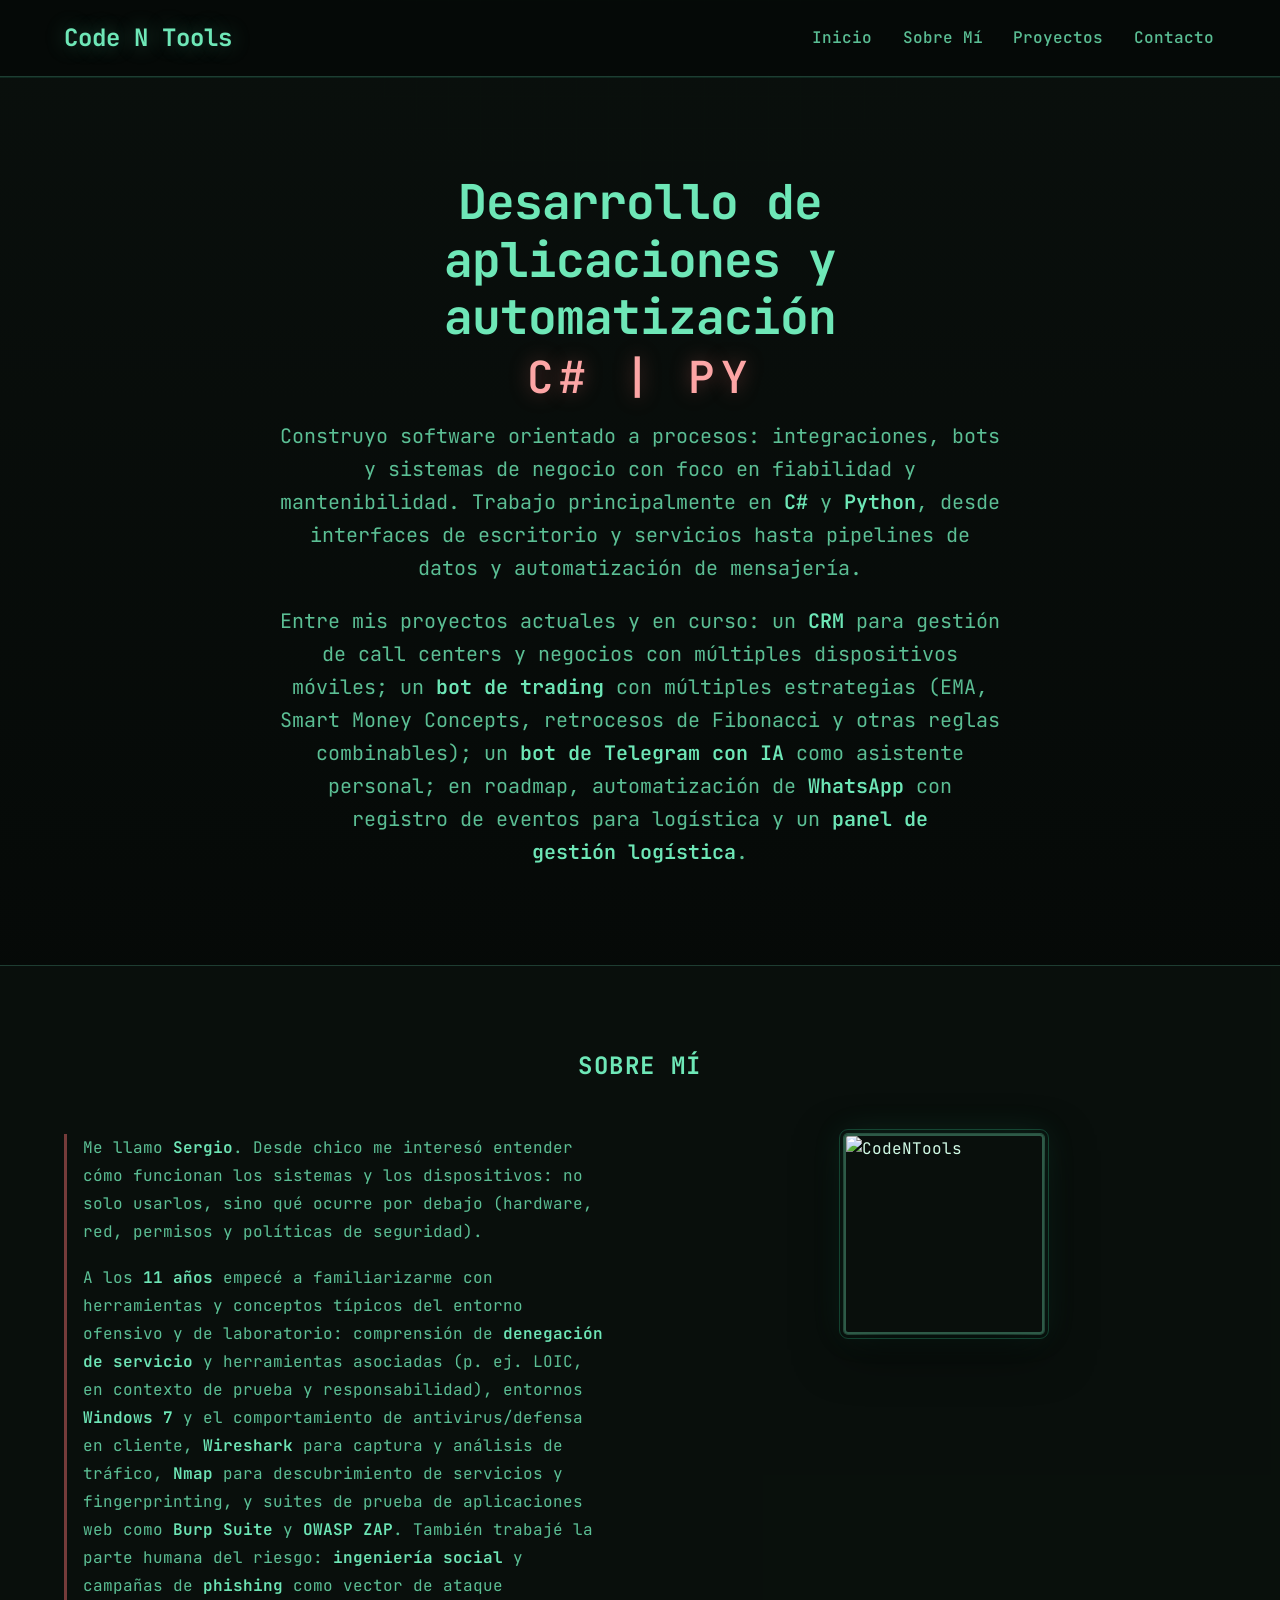
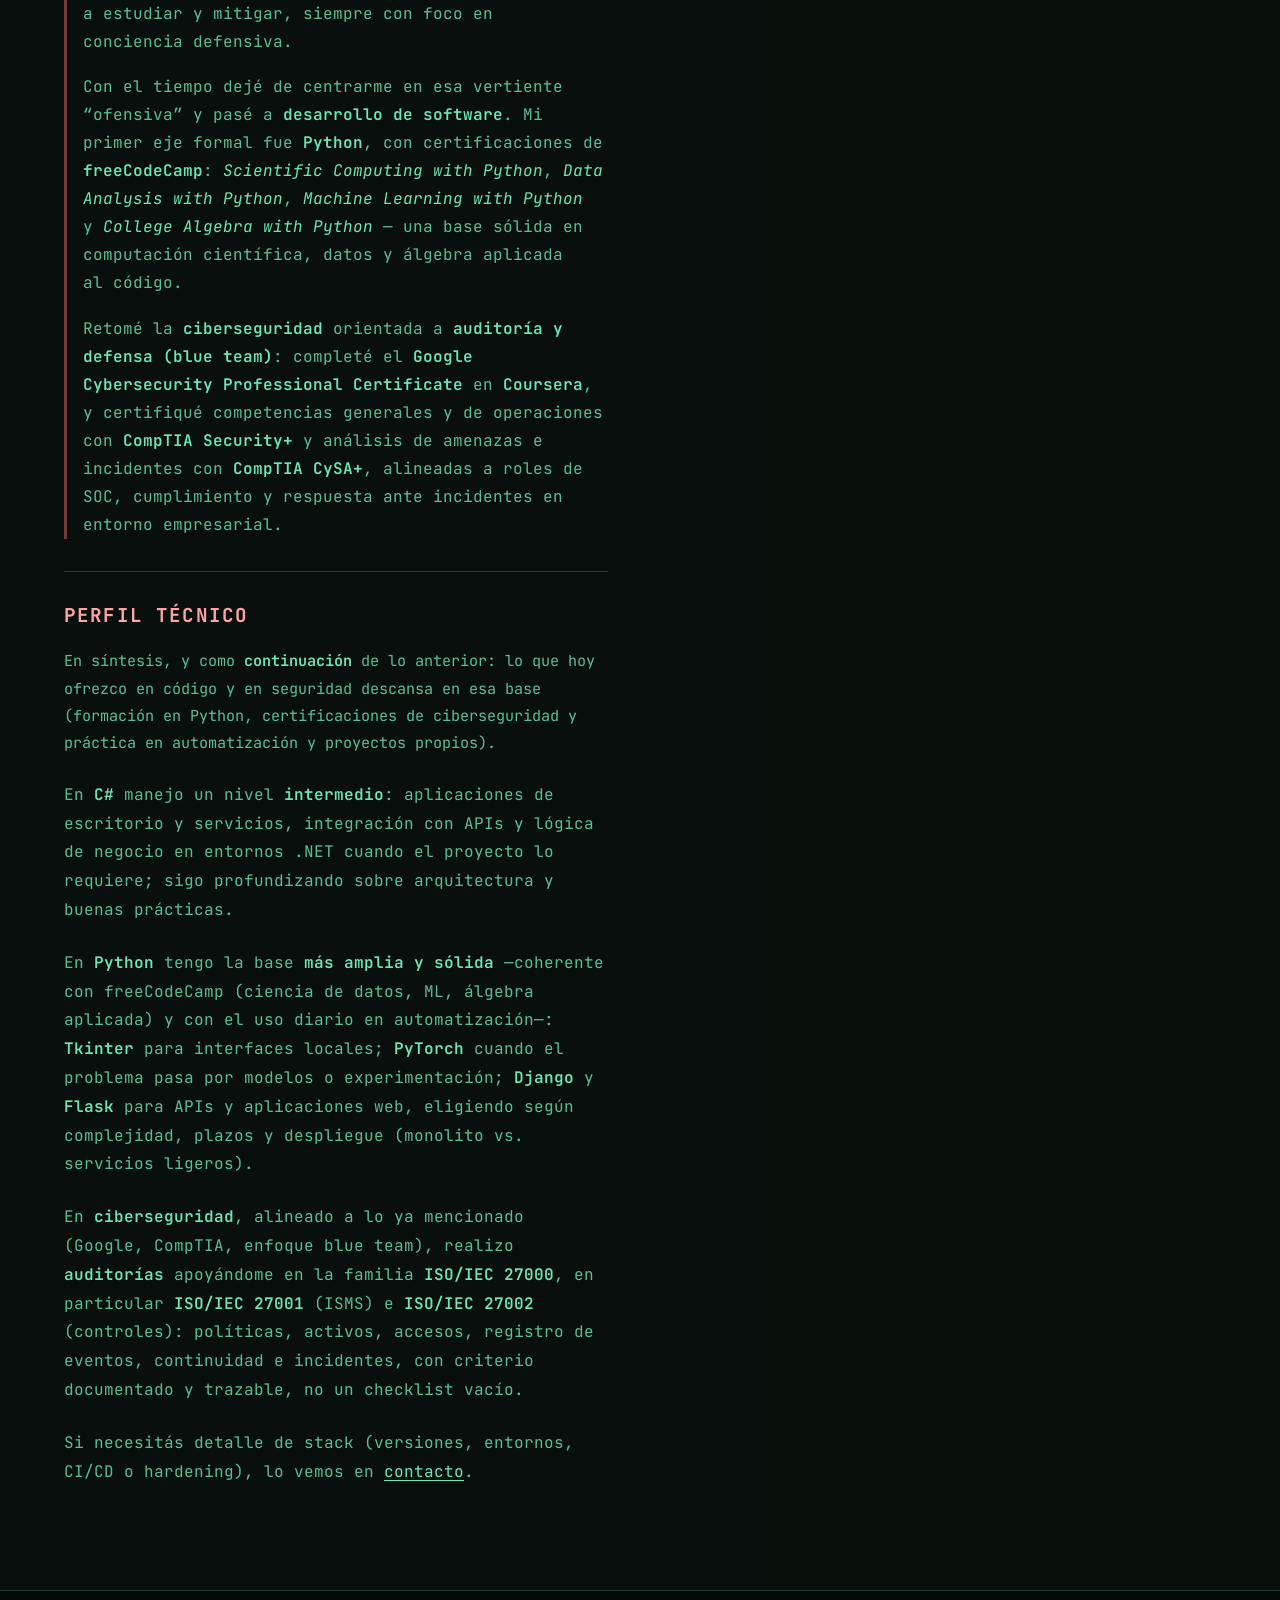
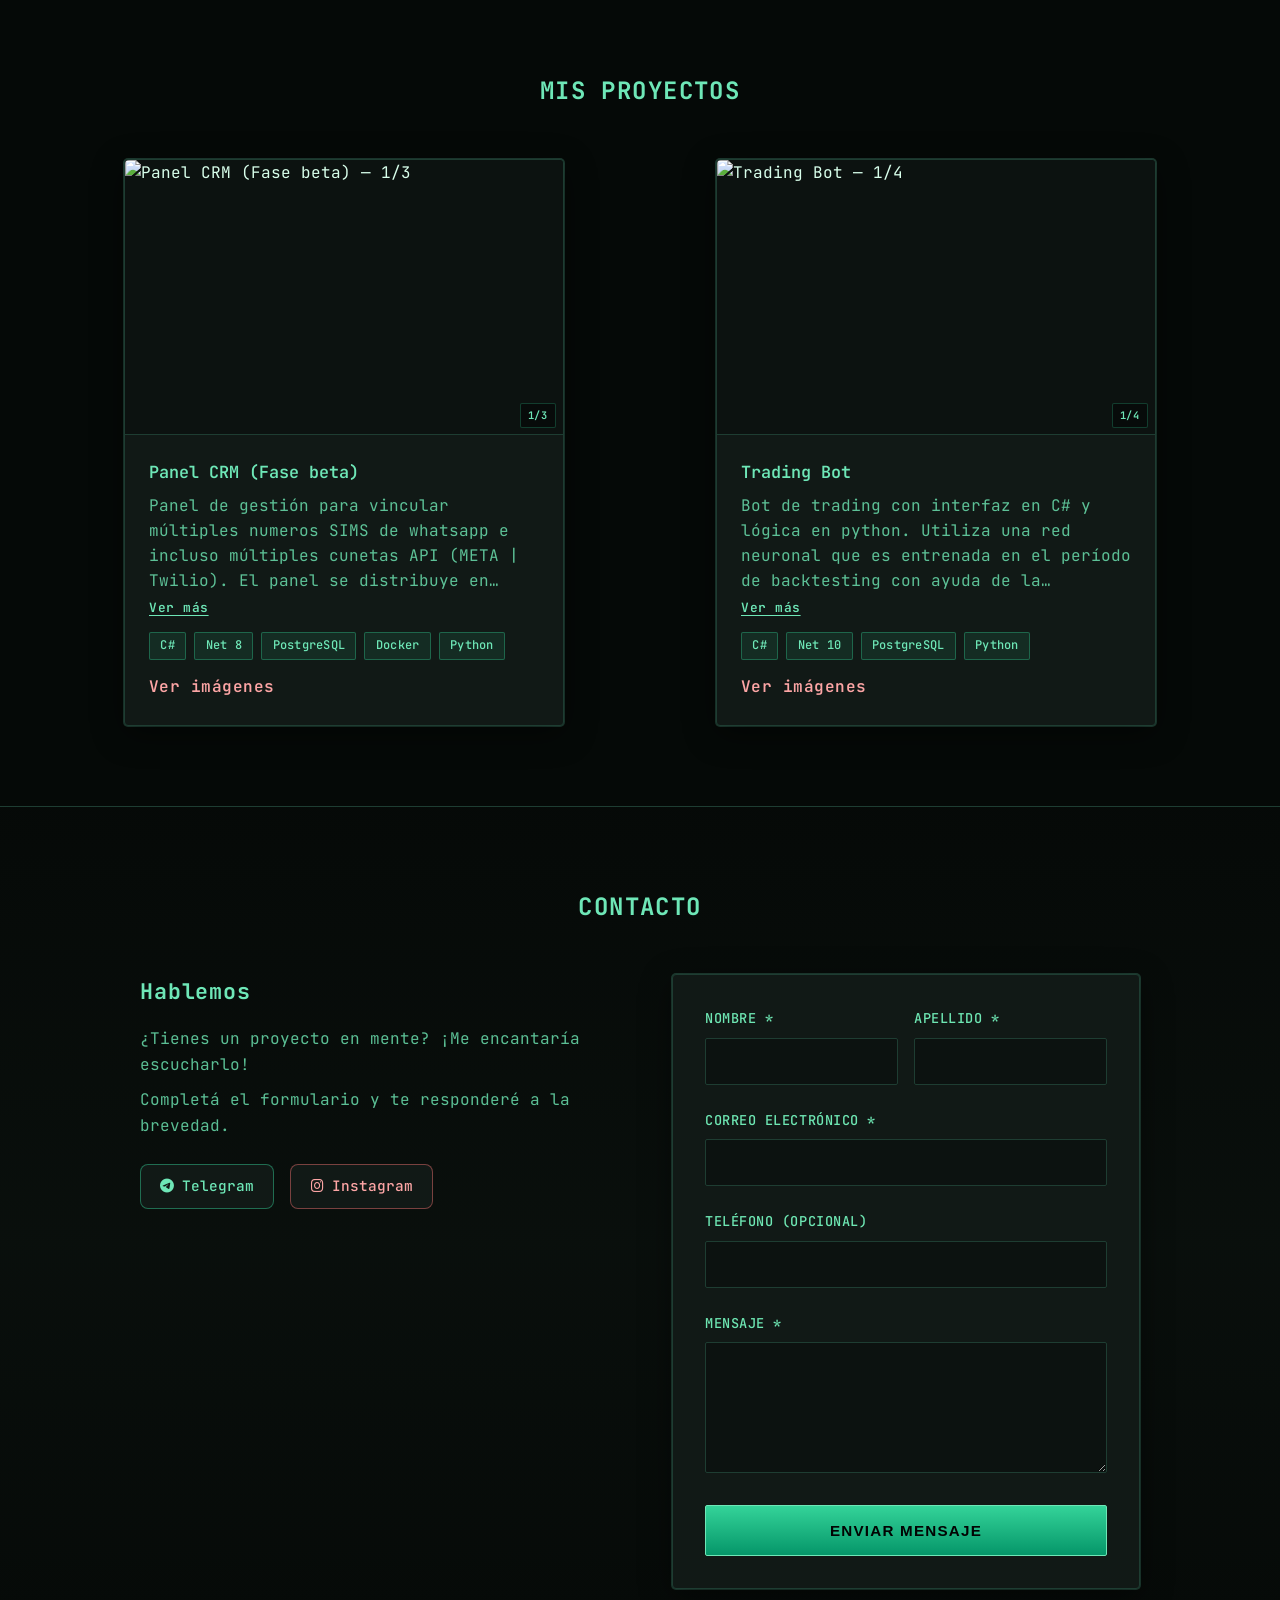
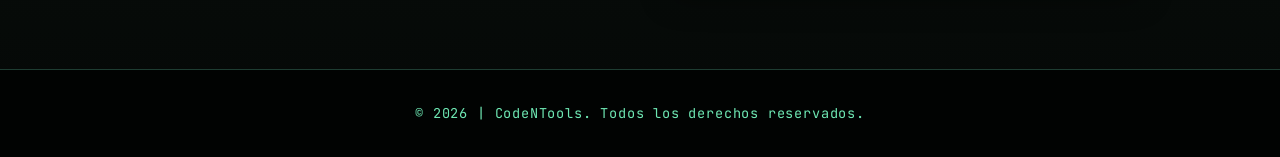
==== commit ecd52a21: "Add files via upload" ====
--- a/index.html
+++ b/index.html
@@ -29,7 +29,7 @@
     </header>
 
     <main>
-        <section id="inicio" class="hero">
+        <section id="inicio" class="hero reveal">
             <div class="container">
                 <h2 class="hero-title">
                     <span class="hero-title-main">Desarrollo de aplicaciones y automatización</span>
@@ -40,7 +40,7 @@
             </div>
         </section>
 
-        <section id="sobre-mi" class="about">
+        <section id="sobre-mi" class="about reveal">
             <div class="container">
                 <h2 class="section-title">Sobre Mí</h2>
                 <div class="about-content">
@@ -75,13 +75,13 @@
 
         <section id="proyectos" class="projects">
             <div class="container">
-                <h2 class="section-title">Mis Proyectos</h2>
+                <h2 class="section-title reveal">Mis Proyectos</h2>
                 <div class="projects-grid" id="projects-grid">
                 </div>
             </div>
         </section>
 
-        <section id="contacto" class="contact">
+        <section id="contacto" class="contact reveal">
             <div class="container">
                 <h2 class="section-title">Contacto</h2>
                 <div class="contact-content">
@@ -129,12 +129,32 @@
         </section>
     </main>
 
-    <footer class="footer">
+    <footer class="footer reveal">
         <div class="container">
             <p>&copy; 2026 | CodeNTools. Todos los derechos reservados.</p>
         </div>
     </footer>
 
+    <div id="project-lightbox" class="project-lightbox" hidden aria-hidden="true">
+        <div class="project-lightbox-backdrop" data-lightbox-close tabindex="-1"></div>
+        <div class="project-lightbox-panel" role="dialog" aria-modal="true" aria-labelledby="project-lightbox-title">
+            <button type="button" class="project-lightbox-close" aria-label="Cerrar galería">
+                <i class="fas fa-times" aria-hidden="true"></i>
+            </button>
+            <h2 id="project-lightbox-title" class="project-lightbox-heading"></h2>
+            <div class="project-lightbox-frame">
+                <img class="project-lightbox-img" alt="" width="1600" height="1000" decoding="async" fetchpriority="high">
+                <button type="button" class="project-lightbox-nav project-lightbox-nav--prev" aria-label="Imagen anterior">
+                    <i class="fas fa-chevron-left" aria-hidden="true"></i>
+                </button>
+                <button type="button" class="project-lightbox-nav project-lightbox-nav--next" aria-label="Imagen siguiente">
+                    <i class="fas fa-chevron-right" aria-hidden="true"></i>
+                </button>
+            </div>
+            <p class="project-lightbox-counter" aria-live="polite"></p>
+        </div>
+    </div>
+
     <script src="script.js"></script>
 </body>
 </html>
--- a/styles.css
+++ b/styles.css
@@ -29,6 +29,11 @@
     --glow-green: 0 0 24px rgba(52, 211, 153, 0.15);
     --transition: color 0.2s ease, background 0.2s ease, border-color 0.2s ease, box-shadow 0.25s ease,
         transform 0.25s ease;
+    --bg-gif: url('https://media3.giphy.com/media/v1.Y2lkPTc5MGI3NjExMmIxb3JvcmF1MG5jdjB6a3dsZHdlaGprcW9peXYxMjN1emtuZzZicyZlcD12MV9pbnRlcm5hbF9naWZfYnlfaWQmY3Q9Zw/xT9IgzoKnwFNmISR8I/giphy.gif');
+    --scrollbar-track: rgba(6, 10, 8, 0.97);
+    --scrollbar-thumb: rgba(30, 61, 50, 0.95);
+    --scrollbar-thumb-hover: rgba(45, 90, 71, 0.98);
+    --scrollbar-thumb-edge: rgba(52, 211, 153, 0.22);
 }
 
 *,
@@ -43,6 +48,33 @@
     -webkit-text-size-adjust: 100%;
     text-size-adjust: 100%;
     overflow-x: hidden;
+    scrollbar-width: thin;
+    scrollbar-color: var(--scrollbar-thumb) var(--scrollbar-track);
+}
+
+html::-webkit-scrollbar {
+    width: 6px;
+}
+
+html::-webkit-scrollbar-track {
+    background: var(--scrollbar-track);
+    border-left: 1px solid rgba(30, 61, 50, 0.5);
+}
+
+html::-webkit-scrollbar-thumb {
+    background: linear-gradient(180deg, var(--scrollbar-thumb) 0%, rgba(17, 25, 22, 0.98) 100%);
+    border-radius: 999px;
+    border: 1px solid var(--scrollbar-thumb-edge);
+    box-shadow: inset 0 0 0 1px rgba(0, 0, 0, 0.35);
+}
+
+html::-webkit-scrollbar-thumb:hover {
+    background: linear-gradient(180deg, var(--scrollbar-thumb-hover) 0%, rgba(30, 61, 50, 0.95) 100%);
+    border-color: rgba(52, 211, 153, 0.35);
+}
+
+html::-webkit-scrollbar-corner {
+    background: var(--scrollbar-track);
 }
 
 body {
@@ -56,7 +88,22 @@
     position: relative;
 }
 
+/* GIF a pantalla completa, detrás de la grilla y del contenido */
 body::before {
+    content: '';
+    position: fixed;
+    inset: 0;
+    pointer-events: none;
+    z-index: 0;
+    background-image: var(--bg-gif);
+    background-repeat: no-repeat;
+    background-size: cover;
+    background-position: center center;
+    opacity: 0.15;
+    filter: saturate(0.9) brightness(0.72);
+}
+
+body::after {
     content: '';
     position: fixed;
     inset: 0;
@@ -66,6 +113,7 @@
         linear-gradient(90deg, rgba(52, 211, 153, 0.04) 1px, transparent 1px);
     background-size: 32px 32px;
     mask-image: radial-gradient(ellipse 80% 70% at 50% 0%, black 20%, transparent 70%);
+    -webkit-mask-image: radial-gradient(ellipse 80% 70% at 50% 0%, black 20%, transparent 70%);
 }
 
 main,
@@ -161,7 +209,11 @@
 }
 
 .hero {
-    background: linear-gradient(180deg, var(--bg-alt) 0%, var(--bg) 100%);
+    background: linear-gradient(
+        180deg,
+        rgba(10, 16, 13, 0.94) 0%,
+        rgba(6, 10, 8, 0.94) 100%
+    );
     padding: clamp(3rem, 10vw, 6rem) 0;
     text-align: center;
     border-bottom: 1px solid var(--border-color);
@@ -219,7 +271,7 @@
 
 .projects {
     padding: clamp(3rem, 8vw, 5rem) 0;
-    background: var(--background);
+    background: rgba(6, 10, 8, 0.94);
     border-top: 1px solid var(--border-color);
 }
 
@@ -238,21 +290,34 @@
     display: grid;
     grid-template-columns: repeat(auto-fit, minmax(min(100%, 280px), 1fr));
     gap: clamp(1.25rem, 3vw, 2rem);
+    justify-items: center;
 }
 
 .project-card {
+    position: relative;
     background: var(--bg-panel);
     border: 1px solid var(--border-color);
     border-radius: 4px;
-    overflow: hidden;
+    overflow: visible;
     box-shadow: var(--shadow-md);
     transition: var(--transition);
+    width: 100%;
+    max-width: 440px;
 }
 
 .project-card:hover {
     transform: translateY(-3px);
     border-color: var(--border-strong);
     box-shadow: var(--shadow-lg), var(--glow-green);
+    z-index: 5;
+}
+
+.project-media-wrap {
+    background: var(--bg-elevated);
+    border-bottom: 1px solid var(--border-color);
+    overflow: hidden;
+    width: 100%;
+    border-radius: 4px 4px 0 0;
 }
 
 .project-image {
@@ -261,12 +326,94 @@
     height: auto;
     object-fit: cover;
     object-position: center;
+    display: block;
+    filter: saturate(0.92) contrast(1.05);
+}
+
+.project-gallery {
+    outline: none;
+    width: 100%;
+    max-width: 100%;
+}
+
+.project-gallery:focus-visible {
+    box-shadow: inset 0 0 0 2px rgba(52, 211, 153, 0.45);
+    border-radius: 2px;
+}
+
+.project-gallery-frame {
+    position: relative;
+    width: 100%;
+    aspect-ratio: 16 / 10;
+    overflow: hidden;
     background: var(--bg-elevated);
+}
+
+.project-gallery-view {
+    position: absolute;
+    inset: 0;
+    width: 100%;
+    height: 100%;
+    object-fit: cover;
+    object-position: center;
+    display: block;
     filter: saturate(0.92) contrast(1.05);
+}
+
+.project-gallery-zones {
+    position: absolute;
+    inset: 0;
+    display: flex;
+    z-index: 2;
+    pointer-events: auto;
+}
+
+.project-gallery-zone {
+    flex: 1 1 50%;
+    min-width: 0;
+    min-height: 100%;
+    padding: 0;
+    margin: 0;
+    border: none;
+    background: transparent;
+    cursor: pointer;
+    transition: background 0.15s ease;
+}
+
+.project-gallery-zone:hover {
+    background: rgba(52, 211, 153, 0.1);
+}
+
+.project-gallery-zone--prev {
+    cursor: w-resize;
+}
+
+.project-gallery-zone--next {
+    cursor: e-resize;
+}
+
+.project-gallery-counter {
+    position: absolute;
+    bottom: 0.35rem;
+    right: 0.45rem;
+    z-index: 3;
+    font-size: 0.65rem;
+    font-weight: 600;
+    letter-spacing: 0.06em;
+    color: var(--green-bright);
+    background: rgba(6, 10, 8, 0.75);
+    padding: 0.2rem 0.45rem;
+    border-radius: 2px;
+    border: 1px solid rgba(52, 211, 153, 0.25);
+    pointer-events: none;
 }
 
 .project-info {
     padding: clamp(1rem, 3vw, 1.5rem);
+    border-radius: 0 0 4px 4px;
+    overflow: visible;
+    position: relative;
+    z-index: 0;
 }
 
 .project-title {
@@ -276,15 +423,66 @@
     color: var(--green-bright);
 }
 
+.project-description-block {
+    margin-bottom: 1rem;
+    display: flex;
+    flex-direction: column;
+    align-items: flex-start;
+    gap: 0.35rem;
+    width: 100%;
+    min-width: 0;
+}
+
+.project-description-block.is-collapsed .project-description {
+    display: -webkit-box;
+    -webkit-line-clamp: 4;
+    line-clamp: 4;
+    -webkit-box-orient: vertical;
+    overflow: hidden;
+    word-break: break-word;
+    overflow-wrap: anywhere;
+}
+
 .project-description {
     color: var(--text-light);
-    margin-bottom: 1rem;
+    margin-bottom: 0;
+    line-height: 1.55;
+    width: 100%;
+}
+
+.project-description-toggle {
+    flex-shrink: 0;
+    padding: 0;
+    margin: 0;
+    border: none;
+    background: transparent;
+    color: var(--green-bright);
+    font-family: inherit;
+    font-size: 0.8rem;
+    font-weight: 600;
+    letter-spacing: 0.04em;
+    cursor: pointer;
+    text-decoration: underline;
+    text-underline-offset: 3px;
+    align-self: flex-start;
+}
+
+.project-description-toggle:hover {
+    color: var(--red-bright);
+}
+
+.project-description-toggle:focus-visible {
+    outline: 2px solid var(--green-bright);
+    outline-offset: 2px;
 }
 
 .project-tags {
     display: flex;
     flex-wrap: wrap;
     gap: 0.5rem;
+    overflow: visible;
+    position: relative;
+    z-index: 1;
 }
 
 .tag {
@@ -298,24 +496,248 @@
     letter-spacing: 0.02em;
 }
 
-.project-link {
+.tag--has-hint {
+    position: relative;
+    cursor: help;
+}
+
+.tag--has-hint:hover {
+    border-color: rgba(248, 113, 113, 0.45);
+    color: var(--red-bright);
+}
+
+.tag--has-hint:hover::after {
+    content: attr(data-tooltip);
+    position: absolute;
+    bottom: calc(100% + 8px);
+    left: 50%;
+    transform: translateX(-50%);
+    z-index: 50;
+    min-width: 160px;
+    max-width: min(260px, 70vw);
+    padding: 0.5rem 0.65rem;
+    font-size: 0.68rem;
+    font-weight: 500;
+    line-height: 1.4;
+    letter-spacing: 0.02em;
+    text-align: left;
+    white-space: normal;
+    color: var(--text);
+    background: rgba(6, 10, 8, 0.96);
+    border: 1px solid rgba(52, 211, 153, 0.45);
+    border-radius: 2px;
+    box-shadow: var(--shadow-lg), 0 0 20px rgba(52, 211, 153, 0.12);
+    pointer-events: none;
+}
+
+@media (hover: none) {
+    .tag--has-hint:hover::after,
+    .tag--has-hint:hover::before {
+        content: none;
+    }
+}
+
+.project-lightbox-open {
     display: inline-block;
     margin-top: 1rem;
+    padding: 0;
+    border: none;
+    background: transparent;
     color: var(--red-bright);
-    text-decoration: none;
+    font-family: inherit;
+    font-size: inherit;
     font-weight: 600;
+    letter-spacing: 0.03em;
+    cursor: pointer;
     transition: var(--transition);
+}
+
+.project-lightbox-open:hover {
+    color: var(--green-bright);
+    text-shadow: 0 0 12px rgba(110, 231, 183, 0.4);
+}
+
+.project-lightbox-open:focus-visible {
+    outline: 2px solid var(--green-bright);
+    outline-offset: 3px;
+    border-radius: 2px;
+}
+
+.project-lightbox {
+    position: fixed;
+    inset: 0;
+    z-index: 10000;
+    display: flex;
+    align-items: center;
+    justify-content: center;
+    padding: env(safe-area-inset-top) env(safe-area-inset-right) env(safe-area-inset-bottom)
+        env(safe-area-inset-left);
+    box-sizing: border-box;
+}
+
+.project-lightbox[hidden] {
+    display: none !important;
+}
+
+.project-lightbox-backdrop {
+    position: absolute;
+    inset: 0;
+    background: rgba(2, 6, 4, 0.88);
+    backdrop-filter: blur(6px);
+}
+
+.project-lightbox-panel {
+    position: relative;
+    z-index: 1;
+    display: flex;
+    flex-direction: column;
+    align-items: center;
+    gap: 0.75rem;
+    width: min(96vw, 1100px);
+    max-height: min(92vh, 920px);
+    padding: 0.5rem;
+    box-sizing: border-box;
+}
+
+.project-lightbox-close {
+    position: absolute;
+    top: -0.25rem;
+    right: 0;
+    z-index: 3;
+    width: 2.5rem;
+    height: 2.5rem;
+    display: flex;
+    align-items: center;
+    justify-content: center;
+    padding: 0;
+    border: 1px solid rgba(52, 211, 153, 0.35);
+    border-radius: 4px;
+    background: rgba(6, 10, 8, 0.92);
+    color: var(--green-bright);
+    font-size: 1.1rem;
+    cursor: pointer;
+    transition: var(--transition);
+}
+
+.project-lightbox-close:hover {
+    color: var(--red-bright);
+    border-color: rgba(248, 113, 113, 0.45);
+}
+
+.project-lightbox-close:focus-visible {
+    outline: 2px solid var(--green-bright);
+    outline-offset: 2px;
+}
+
+.project-lightbox-heading {
+    margin: 0;
+    padding-right: 2.75rem;
+    width: 100%;
+    font-size: clamp(0.95rem, 2.5vw, 1.15rem);
+    font-weight: 600;
+    color: var(--green-bright);
     letter-spacing: 0.03em;
-}
-
-.project-link:hover {
-    color: var(--green-bright);
-    text-shadow: 0 0 12px rgba(110, 231, 183, 0.4);
+    text-align: left;
+    line-height: 1.3;
+}
+
+.project-lightbox-frame {
+    position: relative;
+    width: 100%;
+    flex: 1;
+    min-height: 0;
+    display: flex;
+    align-items: center;
+    justify-content: center;
+    background: rgba(6, 10, 8, 0.6);
+    border: 1px solid var(--border-color);
+    border-radius: 4px;
+    overflow: hidden;
+}
+
+.project-lightbox-img {
+    display: block;
+    max-width: 100%;
+    max-height: min(78vh, 820px);
+    width: auto;
+    height: auto;
+    object-fit: contain;
+    object-position: center;
+}
+
+.project-lightbox-nav {
+    position: absolute;
+    top: 50%;
+    transform: translateY(-50%);
+    z-index: 2;
+    width: clamp(2.5rem, 8vw, 3rem);
+    height: clamp(3rem, 12vw, 4rem);
+    display: flex;
+    align-items: center;
+    justify-content: center;
+    padding: 0;
+    border: 1px solid rgba(52, 211, 153, 0.35);
+    border-radius: 4px;
+    background: rgba(6, 10, 8, 0.85);
+    color: var(--green-bright);
+    font-size: 1rem;
+    cursor: pointer;
+    transition: var(--transition);
+}
+
+.project-lightbox-nav:hover {
+    background: rgba(52, 211, 153, 0.15);
+    color: var(--red-bright);
+    border-color: rgba(248, 113, 113, 0.4);
+}
+
+.project-lightbox-nav:focus-visible {
+    outline: 2px solid var(--green-bright);
+    outline-offset: 2px;
+}
+
+.project-lightbox-nav--prev {
+    left: 0.5rem;
+}
+
+.project-lightbox-nav--next {
+    right: 0.5rem;
+}
+
+.project-lightbox-nav[hidden] {
+    display: none !important;
+}
+
+.project-lightbox-counter {
+    margin: 0;
+    font-size: 0.8rem;
+    font-weight: 600;
+    letter-spacing: 0.08em;
+    color: var(--text-muted, #94a3b8);
+}
+
+@media (max-width: 520px) {
+    .project-lightbox-nav--prev {
+        left: 0.25rem;
+    }
+
+    .project-lightbox-nav--next {
+        right: 0.25rem;
+    }
+
+    .project-lightbox-img {
+        max-height: min(70vh, 640px);
+    }
 }
 
 .contact {
     padding: clamp(3rem, 8vw, 5rem) 0;
-    background: linear-gradient(180deg, var(--bg) 0%, var(--bg-alt) 50%, var(--bg) 100%);
+    background: linear-gradient(
+        180deg,
+        rgba(6, 10, 8, 0.94) 0%,
+        rgba(10, 16, 13, 0.94) 50%,
+        rgba(6, 10, 8, 0.94) 100%
+    );
     border-top: 1px solid var(--border-color);
 }
 
@@ -499,7 +921,7 @@
 }
 
 .footer {
-    background: #020403;
+    background: rgba(2, 4, 3, 0.95);
     color: var(--text-muted);
     padding: 2rem 0;
     text-align: center;
@@ -510,7 +932,7 @@
 
 .about {
     padding: clamp(3rem, 8vw, 5rem) 0;
-    background: var(--bg-alt);
+    background: rgba(10, 16, 13, 0.94);
 }
 
 .about-content {
@@ -655,6 +1077,23 @@
     }
 }
 
+.reveal {
+    opacity: 0;
+    transform: translate3d(0, 48px, 0) scale(0.94);
+    transition:
+        opacity 0.88s cubic-bezier(0.2, 0.85, 0.25, 1) var(--reveal-delay, 0ms),
+        transform 0.88s cubic-bezier(0.2, 0.85, 0.25, 1) var(--reveal-delay, 0ms);
+}
+
+.reveal.is-visible {
+    opacity: 1;
+    transform: translate3d(0, 0, 0) scale(1);
+}
+
+.reveal.reveal--suppress {
+    transition: none !important;
+}
+
 @media (prefers-reduced-motion: reduce) {
     *,
     *::before,
@@ -663,4 +1102,13 @@
         animation-iteration-count: 1 !important;
         transition-duration: 0.01ms !important;
     }
-}
+
+    .reveal {
+        opacity: 1 !important;
+        transform: none !important;
+    }
+
+    body::before {
+        display: none;
+    }
+}
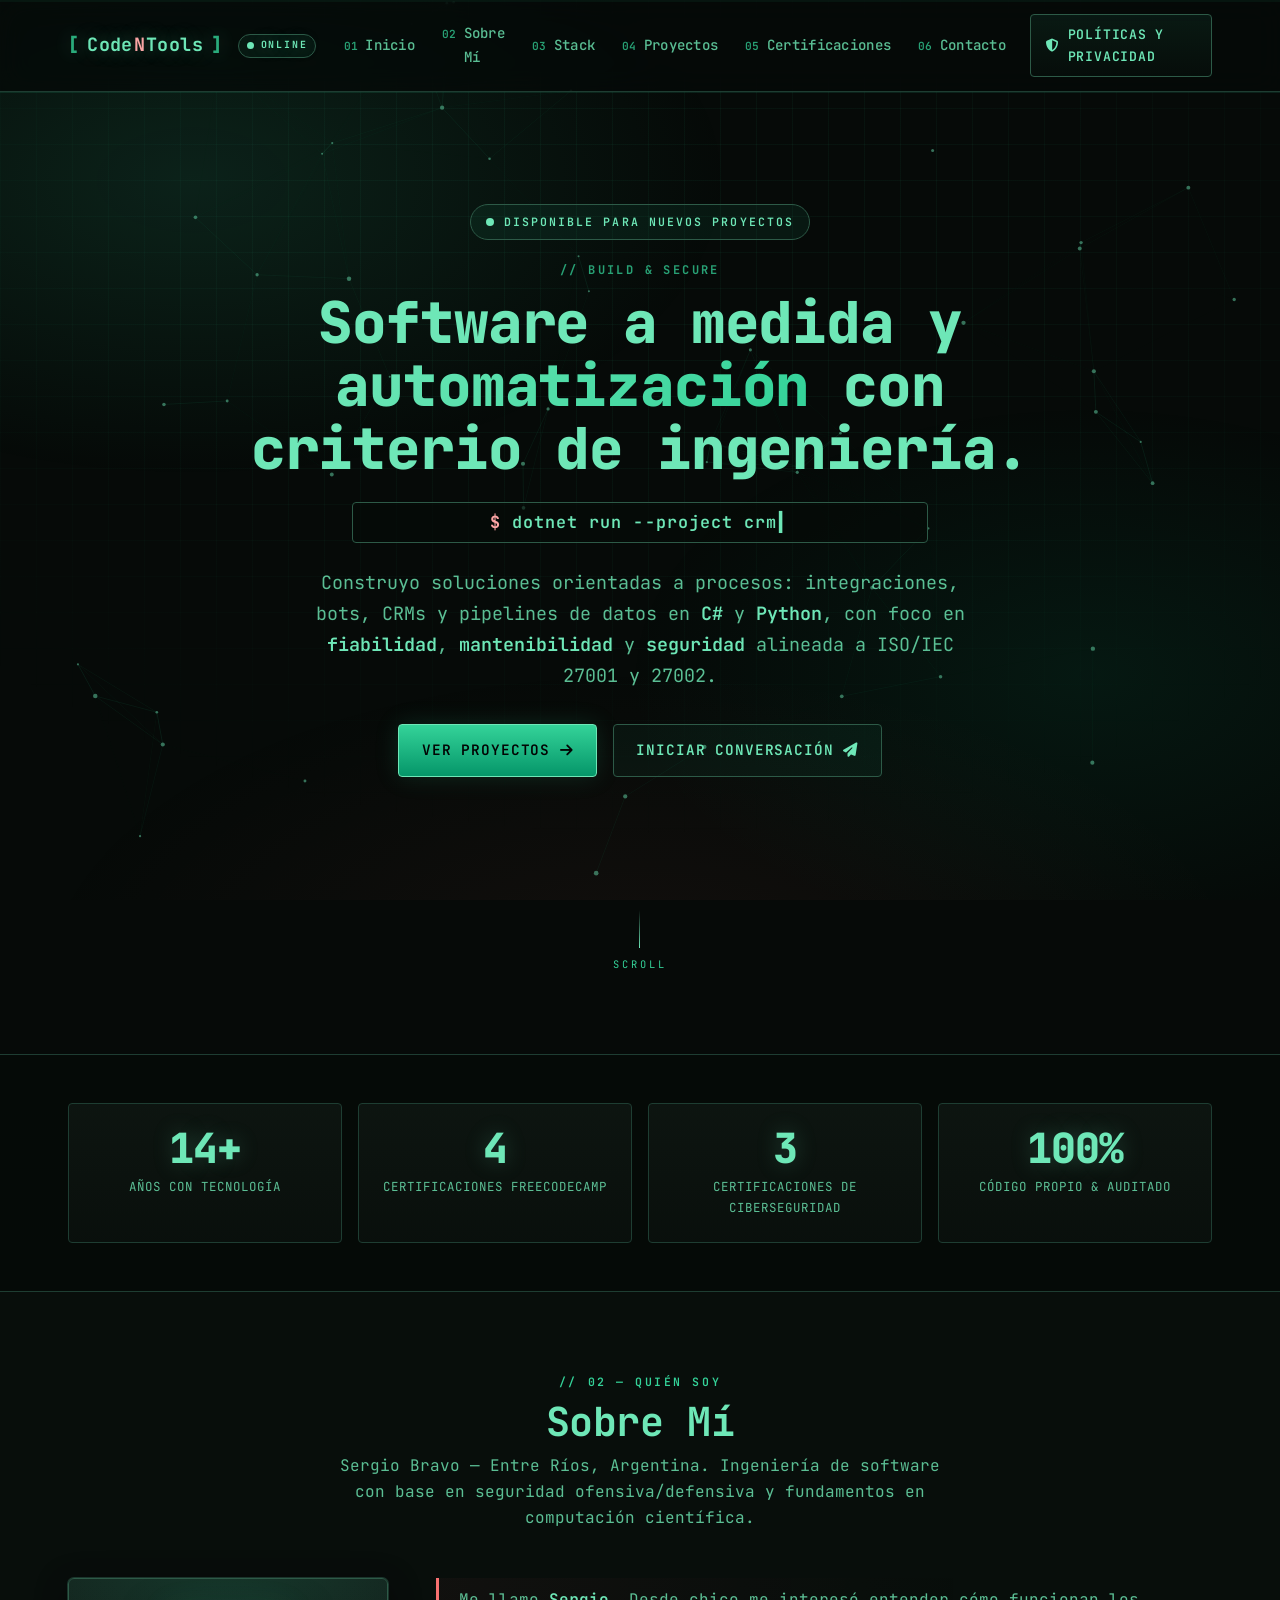
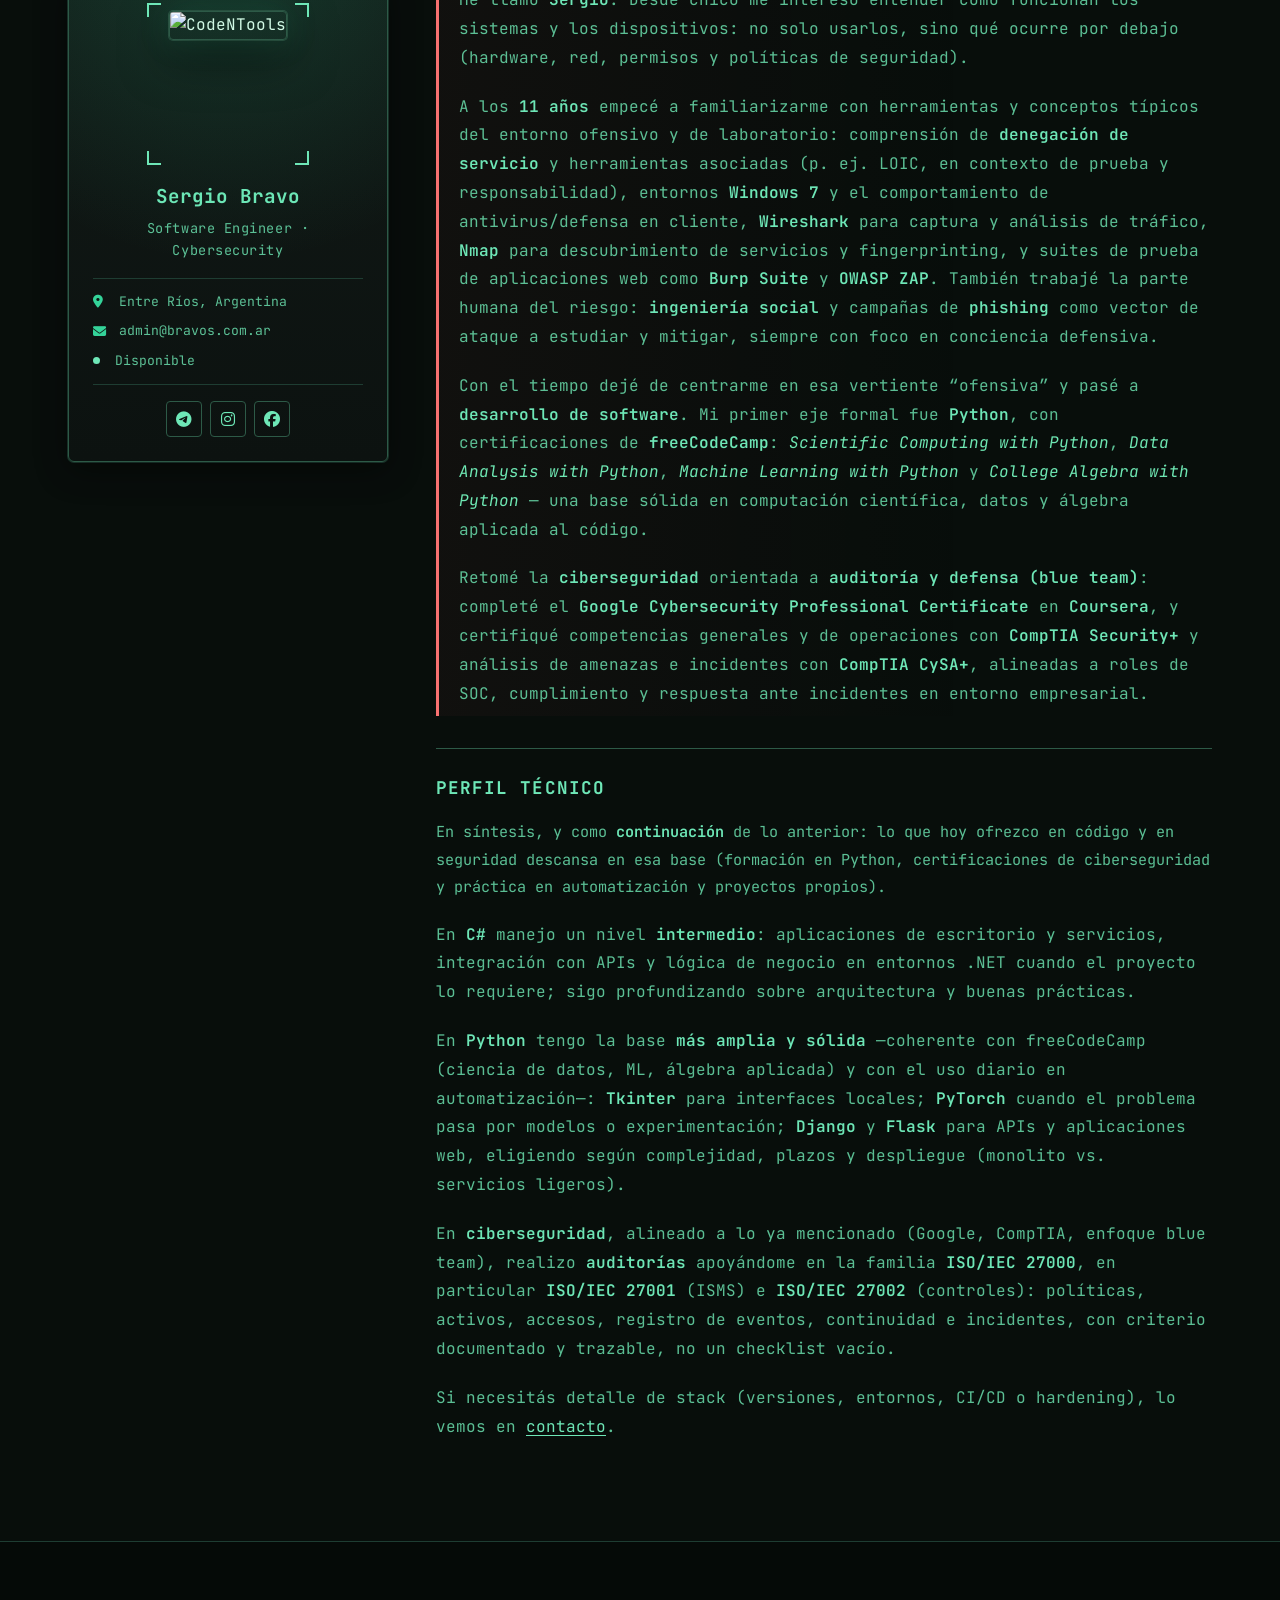
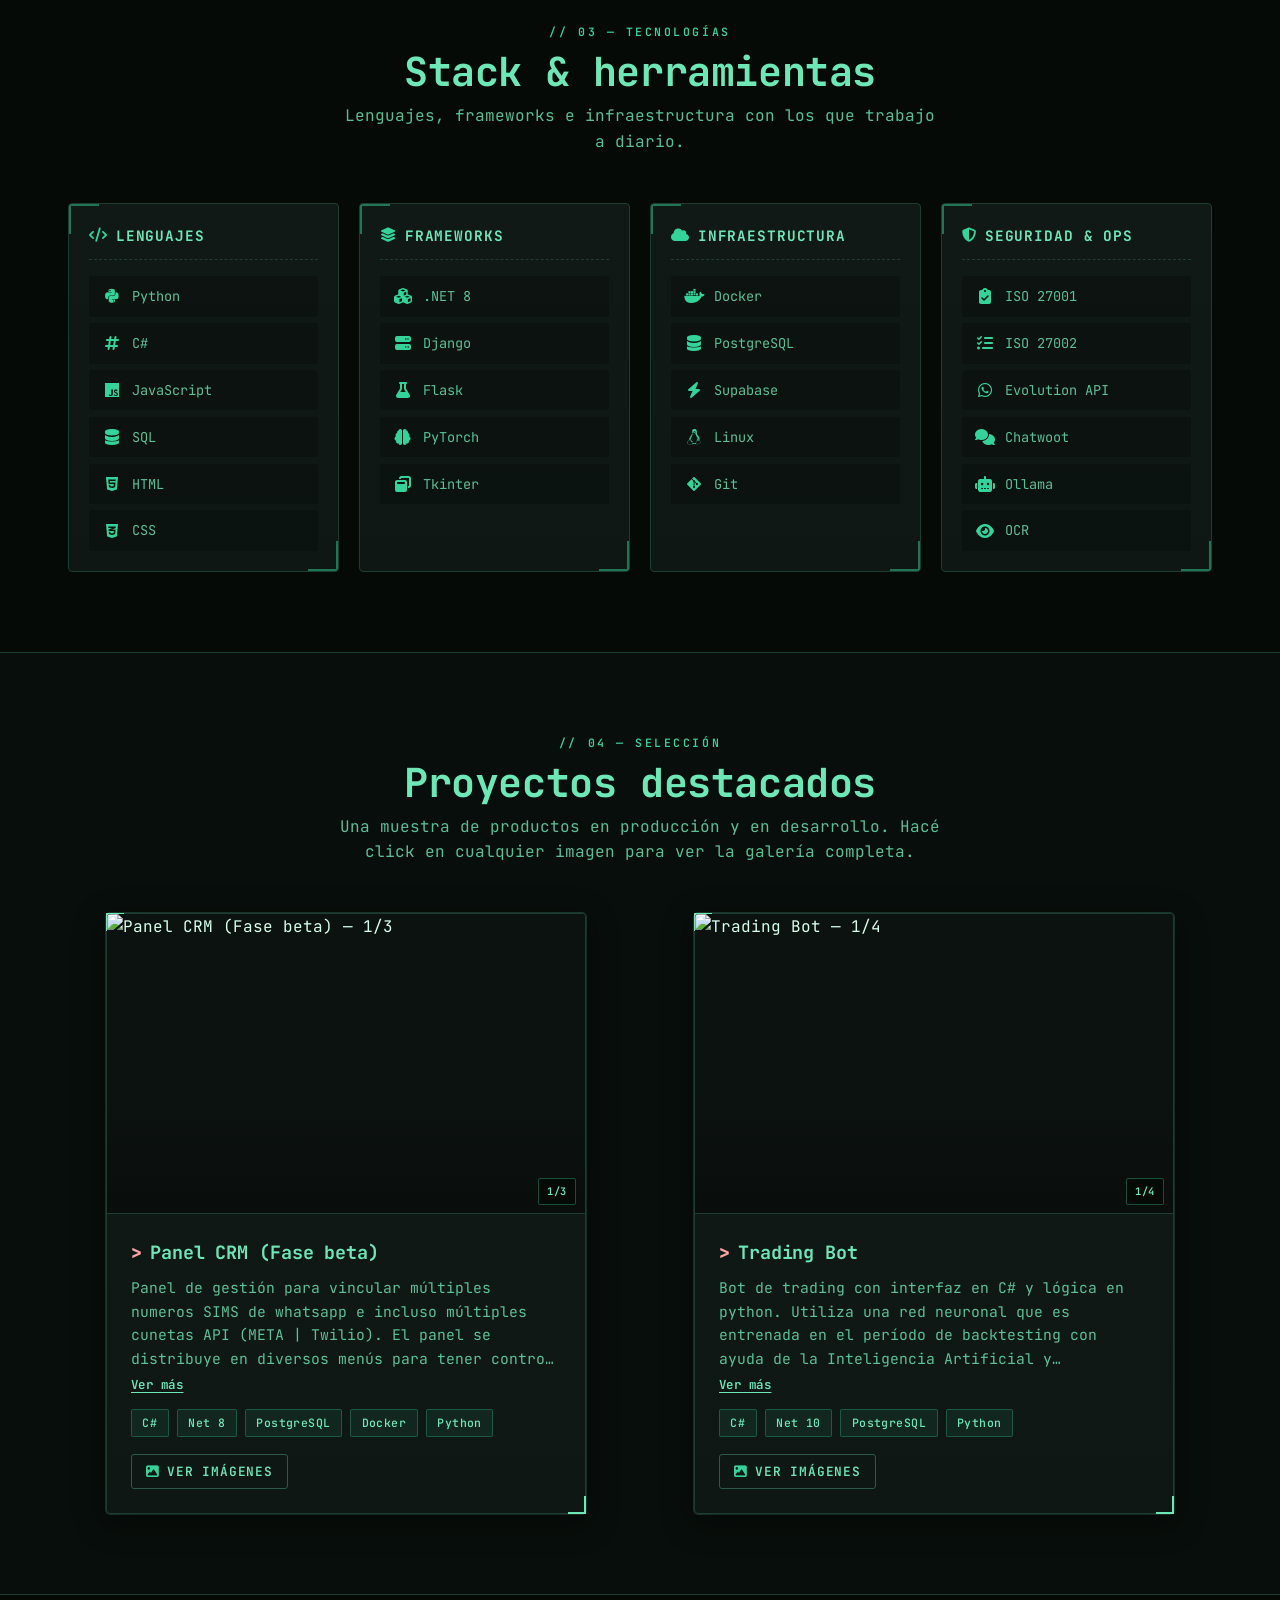
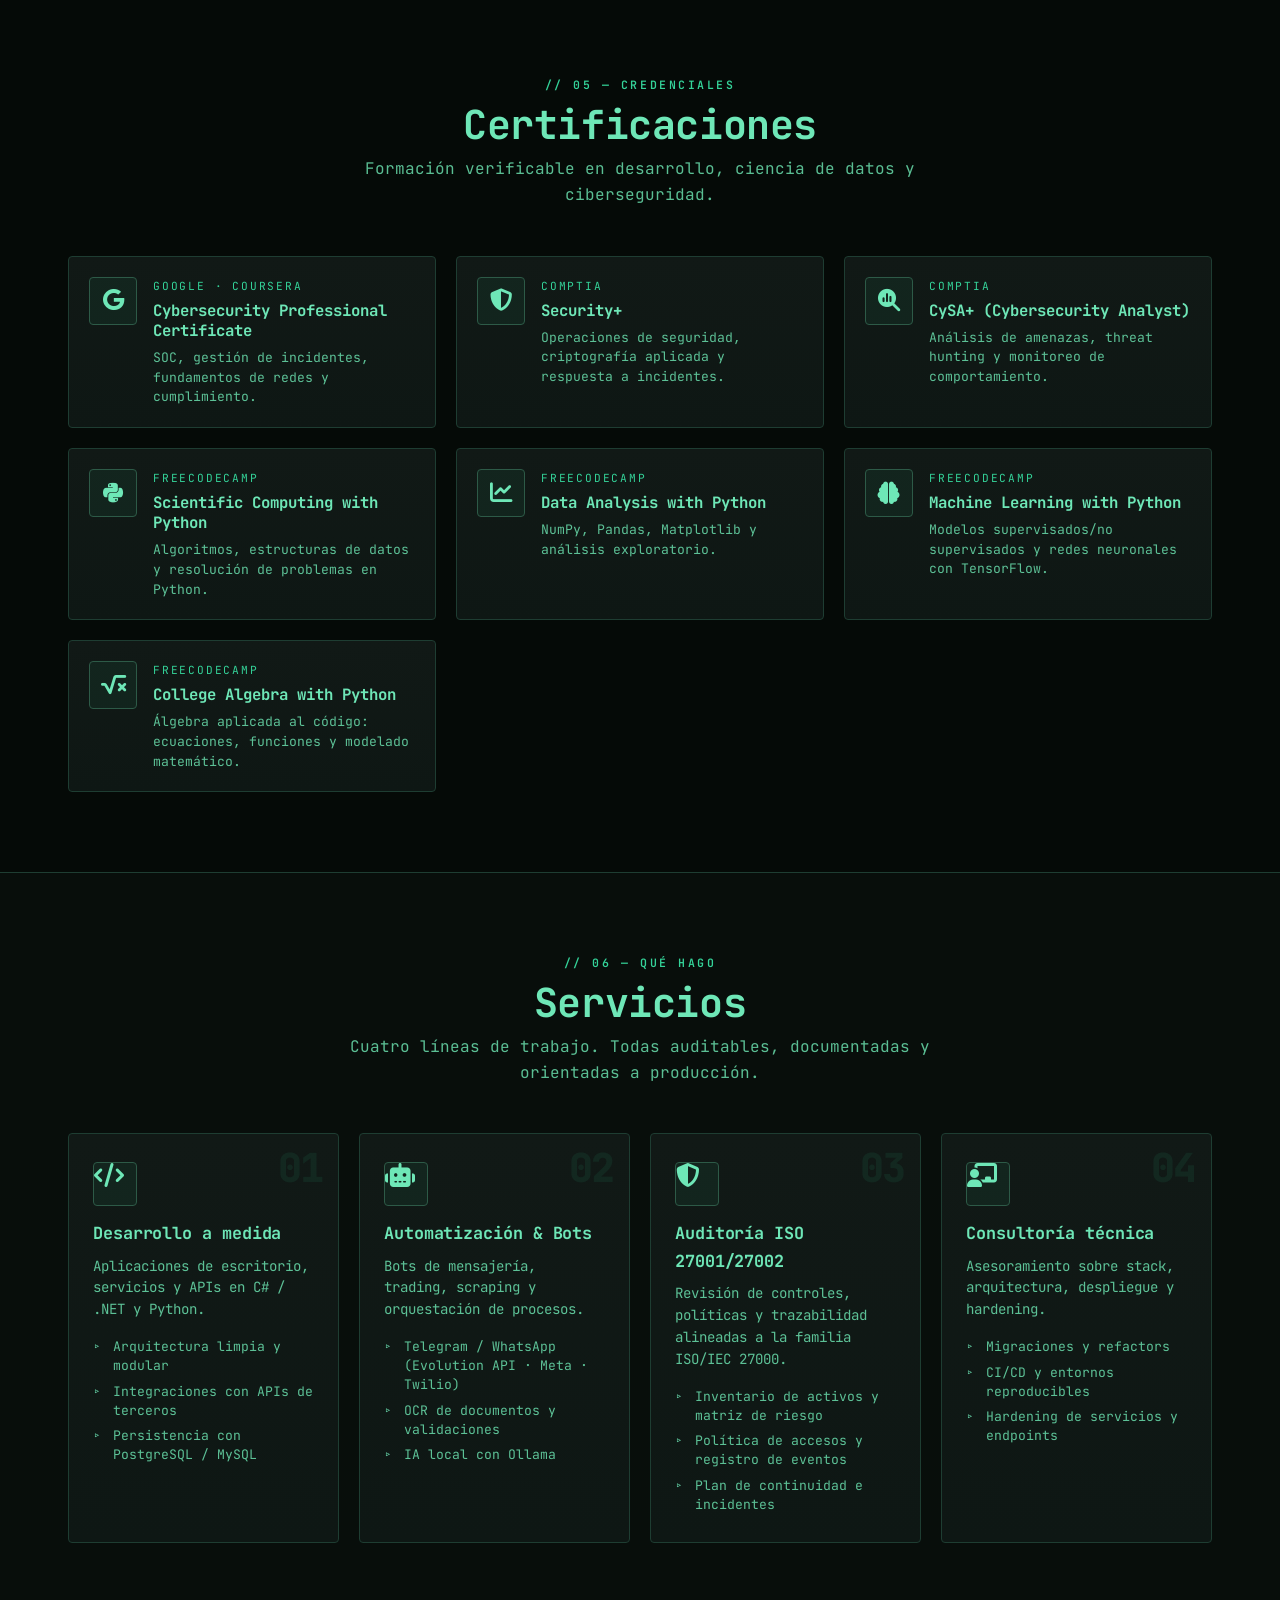
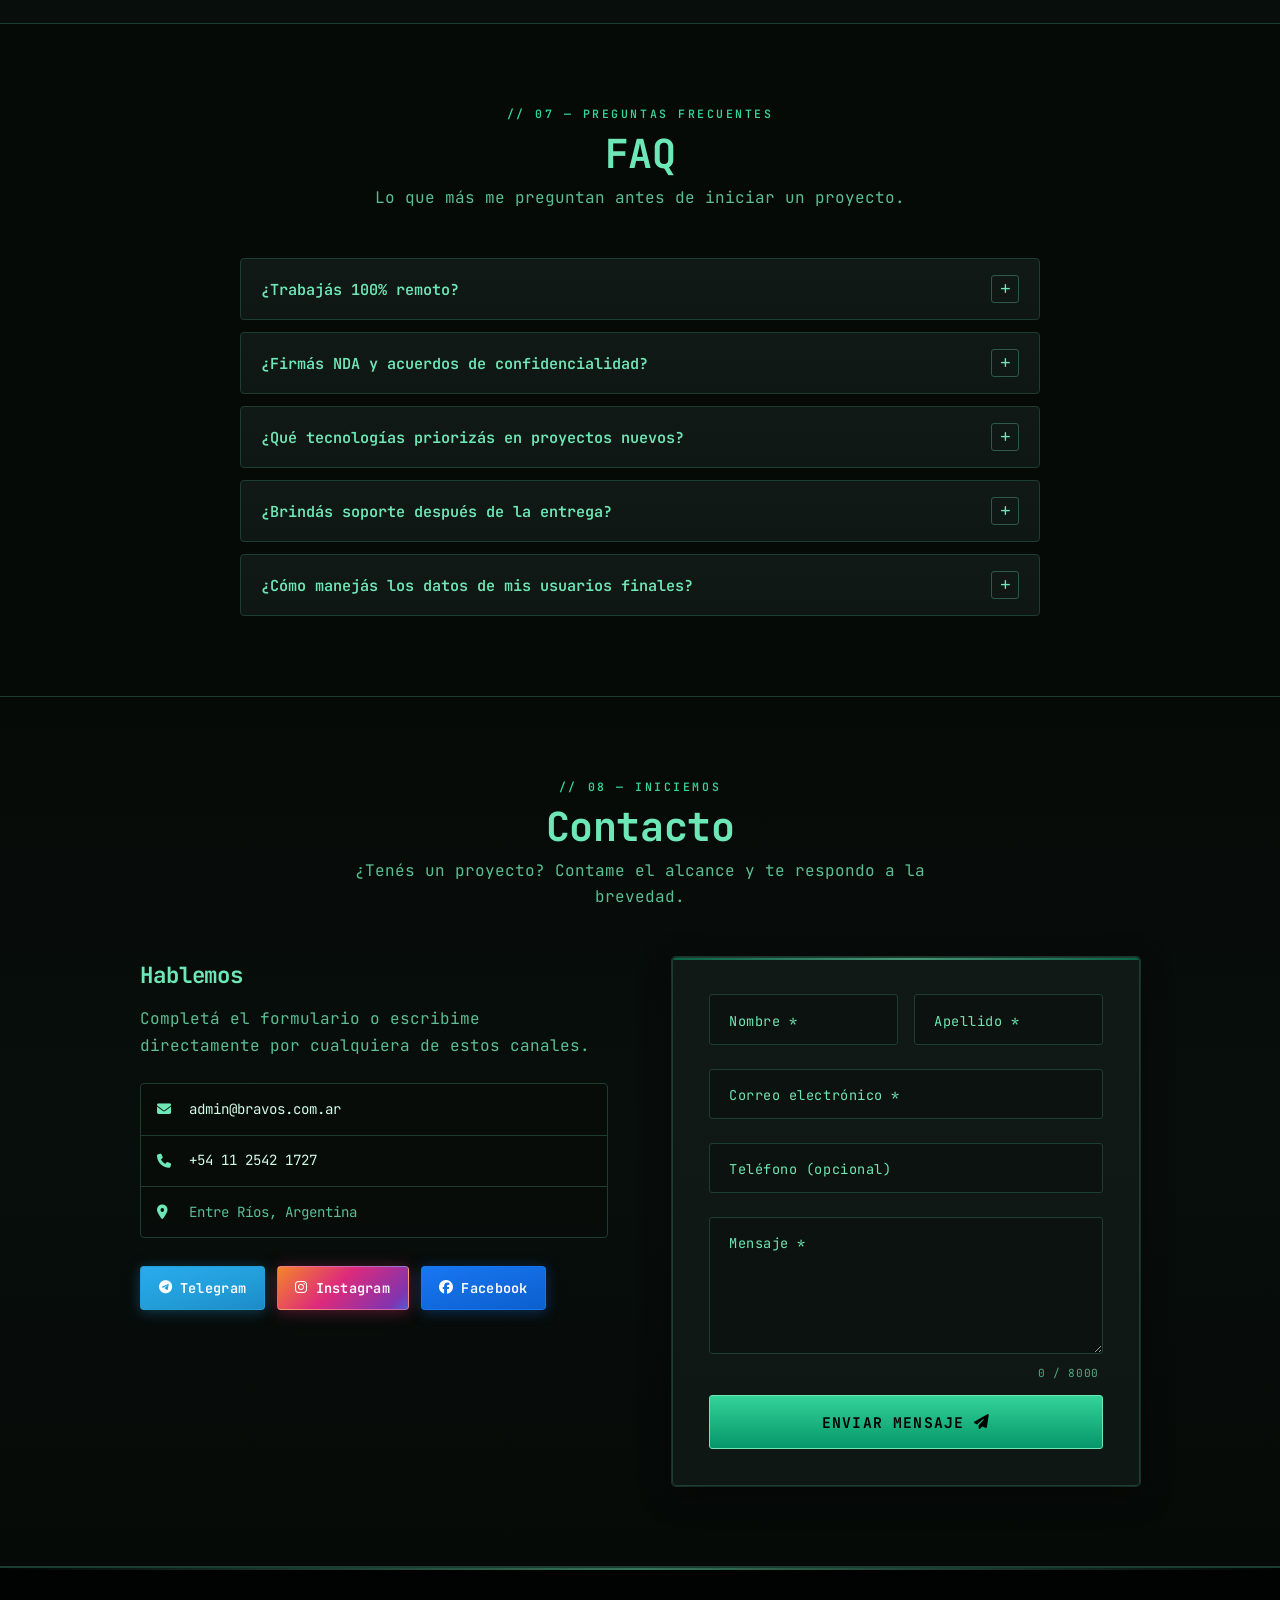
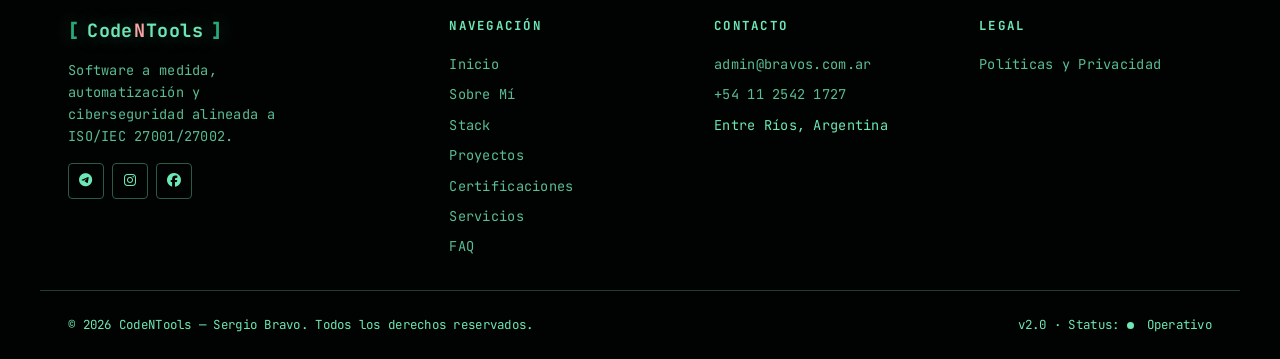
==== commit d95fd18a: "Add files via upload" ====
--- a/index.html
+++ b/index.html
@@ -3,47 +3,198 @@
 <head>
     <meta charset="UTF-8">
     <meta name="viewport" content="width=device-width, initial-scale=1.0, viewport-fit=cover">
-    <meta name="description" content="CodeNTools: desarrollo en C# y Python, automatización, CRM, bots y auditorías de ciberseguridad alineadas a ISO/IEC 27001 y 27002.">
-    <meta name="theme-color" content="#0a0e0c">
+    <meta name="description" content="CodeNTools — Sergio Bravo: desarrollo en C# y Python, automatización, CRM, bots de trading e IA, y auditorías de ciberseguridad alineadas a ISO/IEC 27001 y 27002.">
+    <meta name="theme-color" content="#060a08">
     <meta name="color-scheme" content="dark">
-    <title>CodeNTools | Portafolio</title>
+    <title>CodeNTools | Sergio Bravo · Software & Ciberseguridad</title>
     <link rel="stylesheet" href="styles.css">
     <link rel="preconnect" href="https://fonts.googleapis.com">
     <link rel="preconnect" href="https://fonts.gstatic.com" crossorigin>
-    <link href="https://fonts.googleapis.com/css2?family=JetBrains+Mono:wght@400;500;600;700&display=swap" rel="stylesheet">
+    <link href="https://fonts.googleapis.com/css2?family=JetBrains+Mono:wght@400;500;600;700;800&display=swap" rel="stylesheet">
     <link rel="stylesheet" href="https://cdnjs.cloudflare.com/ajax/libs/font-awesome/6.4.0/css/all.min.css">
 </head>
 <body>
-    <header class="header">
-        <div class="container">
+    <div class="scroll-progress" aria-hidden="true">
+        <div class="scroll-progress-bar" id="scroll-progress-bar"></div>
+    </div>
+
+    <canvas id="bg-network" class="bg-network" aria-hidden="true"></canvas>
+
+    <a href="#inicio" class="skip-link">Saltar al contenido</a>
+
+    <header class="header" id="site-header">
+        <div class="container header-inner">
             <div class="logo">
-                <a href="#" class="logo-link">Code N Tools</a>
-            </div>
-            <nav class="nav">
-                <a href="#inicio">Inicio</a>
-                <a href="#sobre-mi">Sobre Mí</a>
-                <a href="#proyectos">Proyectos</a>
-                <a href="#contacto">Contacto</a>
+                <a href="#inicio" class="logo-link" aria-label="Code N Tools — Inicio">
+                    <span class="logo-bracket" aria-hidden="true">[</span>
+                    <span class="logo-text">Code<span class="logo-sep">N</span>Tools</span>
+                    <span class="logo-bracket" aria-hidden="true">]</span>
+                    <span class="logo-status" aria-label="Estado: en línea">
+                        <span class="status-dot"></span>
+                        <span class="status-label">ONLINE</span>
+                    </span>
+                </a>
+            </div>
+
+            <nav class="nav nav--desktop" aria-label="Navegación principal">
+                <a href="#inicio" class="nav-link"><span class="nav-link-num">01</span>Inicio</a>
+                <a href="#sobre-mi" class="nav-link"><span class="nav-link-num">02</span>Sobre Mí</a>
+                <a href="#stack" class="nav-link"><span class="nav-link-num">03</span>Stack</a>
+                <a href="#proyectos" class="nav-link"><span class="nav-link-num">04</span>Proyectos</a>
+                <a href="#certificaciones" class="nav-link"><span class="nav-link-num">05</span>Certificaciones</a>
+                <a href="#contacto" class="nav-link"><span class="nav-link-num">06</span>Contacto</a>
+                <a href="/policies-and-privacy" class="nav-cta">
+                    <i class="fa-solid fa-shield-halved" aria-hidden="true"></i>
+                    <span>Políticas y Privacidad</span>
+                </a>
             </nav>
+
+            <button type="button" class="nav-toggle" id="nav-toggle" aria-label="Abrir menú" aria-expanded="false" aria-controls="mobile-drawer">
+                <span class="nav-toggle-bar"></span>
+                <span class="nav-toggle-bar"></span>
+                <span class="nav-toggle-bar"></span>
+            </button>
         </div>
     </header>
 
+    <div class="mobile-drawer" id="mobile-drawer" hidden aria-hidden="true">
+        <div class="mobile-drawer-backdrop" data-drawer-close></div>
+        <nav class="mobile-drawer-panel" aria-label="Navegación móvil">
+            <div class="mobile-drawer-head">
+                <span class="mobile-drawer-label">// MENÚ</span>
+                <button type="button" class="mobile-drawer-close" data-drawer-close aria-label="Cerrar menú">
+                    <i class="fa-solid fa-xmark" aria-hidden="true"></i>
+                </button>
+            </div>
+            <ul class="mobile-drawer-list">
+                <li style="--i:0"><a href="#inicio" data-drawer-close><span class="num">01</span>Inicio</a></li>
+                <li style="--i:1"><a href="#sobre-mi" data-drawer-close><span class="num">02</span>Sobre Mí</a></li>
+                <li style="--i:2"><a href="#stack" data-drawer-close><span class="num">03</span>Stack</a></li>
+                <li style="--i:3"><a href="#proyectos" data-drawer-close><span class="num">04</span>Proyectos</a></li>
+                <li style="--i:4"><a href="#certificaciones" data-drawer-close><span class="num">05</span>Certificaciones</a></li>
+                <li style="--i:5"><a href="#servicios" data-drawer-close><span class="num">06</span>Servicios</a></li>
+                <li style="--i:6"><a href="#contacto" data-drawer-close><span class="num">07</span>Contacto</a></li>
+                <li style="--i:7"><a href="/policies-and-privacy" class="is-cta"><i class="fa-solid fa-shield-halved" aria-hidden="true"></i> Políticas y Privacidad</a></li>
+            </ul>
+            <div class="mobile-drawer-foot">
+                <a href="https://t.me/codentools_bot" target="_blank" rel="noopener" aria-label="Telegram"><i class="fa-brands fa-telegram"></i></a>
+                <a href="https://www.instagram.com/codentools" target="_blank" rel="noopener" aria-label="Instagram"><i class="fa-brands fa-instagram"></i></a>
+                <a href="https://www.facebook.com/profile.php?id=61570754819991&locale=es_LA" target="_blank" rel="noopener" aria-label="Facebook"><i class="fa-brands fa-facebook"></i></a>
+            </div>
+        </nav>
+    </div>
+
     <main>
-        <section id="inicio" class="hero reveal">
-            <div class="container">
-                <h2 class="hero-title">
-                    <span class="hero-title-main">Desarrollo de aplicaciones y automatización</span>
-                    <span class="hero-title-stack">C# | Py</span>
-                </h2>
-                <p>Construyo software orientado a procesos: integraciones, bots y sistemas de negocio con foco en fiabilidad y mantenibilidad. Trabajo principalmente en <strong>C#</strong> y <strong>Python</strong>, desde interfaces de escritorio y servicios hasta pipelines de datos y automatización de mensajería.</p>
-                <p>Entre mis proyectos actuales y en curso: un <strong>CRM</strong> para gestión de call centers y negocios con múltiples dispositivos móviles; un <strong>bot de trading</strong> con múltiples estrategias (EMA, Smart Money Concepts, retrocesos de Fibonacci y otras reglas combinables); un <strong>bot de Telegram con IA</strong> como asistente personal; en roadmap, automatización de <strong>WhatsApp</strong> con registro de eventos para logística y un <strong>panel de gestión logística</strong>.</p>
-            </div>
-        </section>
-
+        <!-- =========================== HERO =========================== -->
+        <section id="inicio" class="hero">
+            <div class="container hero-container">
+                <div class="hero-badge reveal">
+                    <span class="hero-badge-dot"></span>
+                    <span>DISPONIBLE PARA NUEVOS PROYECTOS</span>
+                </div>
+
+                <h1 class="hero-title reveal" style="--reveal-delay:80ms">
+                    <span class="hero-title-pre">// build &amp; secure</span>
+                    <span class="hero-title-main">Software a medida y <span class="grad-text">automatización</span> con criterio de ingeniería.</span>
+                    <span class="hero-title-stack">
+                        <span class="typing-prefix">$&nbsp;</span><span class="typing-target" id="typing-target" aria-live="polite"></span><span class="typing-caret" aria-hidden="true">▍</span>
+                    </span>
+                </h1>
+
+                <p class="hero-lead reveal" style="--reveal-delay:160ms">
+                    Construyo soluciones orientadas a procesos: integraciones, bots, CRMs y pipelines de datos en <strong>C#</strong> y <strong>Python</strong>, con foco en <strong>fiabilidad</strong>, <strong>mantenibilidad</strong> y <strong>seguridad</strong> alineada a ISO/IEC 27001 y 27002.
+                </p>
+
+                <div class="hero-ctas reveal" style="--reveal-delay:220ms">
+                    <a href="#proyectos" class="btn btn--primary">
+                        <span>Ver proyectos</span>
+                        <i class="fa-solid fa-arrow-right" aria-hidden="true"></i>
+                    </a>
+                    <a href="#contacto" class="btn btn--ghost">
+                        <span>Iniciar conversación</span>
+                        <i class="fa-solid fa-paper-plane" aria-hidden="true"></i>
+                    </a>
+                </div>
+
+                <ul class="hero-chips reveal" style="--reveal-delay:280ms" aria-label="Stack principal">
+                    <li><i class="fa-brands fa-python" aria-hidden="true"></i> Python</li>
+                    <li><i class="fa-solid fa-code" aria-hidden="true"></i> C# / .NET 8</li>
+                    <li><i class="fa-solid fa-database" aria-hidden="true"></i> PostgreSQL</li>
+                    <li><i class="fa-brands fa-docker" aria-hidden="true"></i> Docker</li>
+                    <li><i class="fa-solid fa-shield-halved" aria-hidden="true"></i> ISO/IEC 27001</li>
+                </ul>
+
+                <div class="hero-scrollhint reveal" style="--reveal-delay:340ms" aria-hidden="true">
+                    <span class="hero-scrollhint-line"></span>
+                    <span class="hero-scrollhint-text">SCROLL</span>
+                </div>
+            </div>
+        </section>
+
+        <!-- =========================== STATS =========================== -->
+        <section id="stats" class="stats reveal" aria-label="Indicadores">
+            <div class="container">
+                <ul class="stats-grid">
+                    <li class="stat-card">
+                        <span class="stat-num" data-counter="14" data-suffix="+">0</span>
+                        <span class="stat-label">Años con tecnología</span>
+                    </li>
+                    <li class="stat-card">
+                        <span class="stat-num" data-counter="4" data-suffix="">0</span>
+                        <span class="stat-label">Certificaciones freeCodeCamp</span>
+                    </li>
+                    <li class="stat-card">
+                        <span class="stat-num" data-counter="3" data-suffix="">0</span>
+                        <span class="stat-label">Certificaciones de ciberseguridad</span>
+                    </li>
+                    <li class="stat-card">
+                        <span class="stat-num" data-counter="100" data-suffix="%">0</span>
+                        <span class="stat-label">Código propio &amp; auditado</span>
+                    </li>
+                </ul>
+            </div>
+        </section>
+
+        <!-- =========================== SOBRE MÍ =========================== -->
         <section id="sobre-mi" class="about reveal">
             <div class="container">
-                <h2 class="section-title">Sobre Mí</h2>
+                <header class="section-head">
+                    <span class="section-eyebrow">// 02 — Quién soy</span>
+                    <h2 class="section-title">Sobre Mí</h2>
+                    <p class="section-sub">Sergio Bravo — Entre Ríos, Argentina. Ingeniería de software con base en seguridad ofensiva/defensiva y fundamentos en computación científica.</p>
+                </header>
+
                 <div class="about-content">
+                    <aside class="about-card">
+                        <div class="about-avatar">
+                            <img src="https://dzxfguflubuzwwrurouh.supabase.co/storage/v1/object/public/profile-images/CodeNTools%20(logo-NB).png"
+                                 alt="CodeNTools"
+                                 class="avatar-image"
+                                 width="200"
+                                 height="200"
+                                 loading="lazy"
+                                 decoding="async">
+                            <span class="avatar-corner avatar-corner--tl" aria-hidden="true"></span>
+                            <span class="avatar-corner avatar-corner--tr" aria-hidden="true"></span>
+                            <span class="avatar-corner avatar-corner--bl" aria-hidden="true"></span>
+                            <span class="avatar-corner avatar-corner--br" aria-hidden="true"></span>
+                        </div>
+                        <div class="about-card-body">
+                            <h3 class="about-card-name">Sergio Bravo</h3>
+                            <p class="about-card-role">Software Engineer · Cybersecurity</p>
+                            <ul class="about-card-meta">
+                                <li><i class="fa-solid fa-location-dot" aria-hidden="true"></i> Entre Ríos, Argentina</li>
+                                <li><i class="fa-solid fa-envelope" aria-hidden="true"></i> admin@bravos.com.ar</li>
+                                <li><span class="status-dot status-dot--inline"></span> Disponible</li>
+                            </ul>
+                            <div class="about-card-socials">
+                                <a href="https://t.me/codentools_bot" target="_blank" rel="noopener" aria-label="Telegram"><i class="fa-brands fa-telegram"></i></a>
+                                <a href="https://www.instagram.com/codentools" target="_blank" rel="noopener" aria-label="Instagram"><i class="fa-brands fa-instagram"></i></a>
+                                <a href="https://www.facebook.com/profile.php?id=61570754819991&locale=es_LA" target="_blank" rel="noopener" aria-label="Facebook"><i class="fa-brands fa-facebook"></i></a>
+                            </div>
+                        </div>
+                    </aside>
+
                     <div class="about-text">
                         <div class="about-personal">
                             <p>Me llamo <strong>Sergio</strong>. Desde chico me interesó entender cómo funcionan los sistemas y los dispositivos: no solo usarlos, sino qué ocurre por debajo (hardware, red, permisos y políticas de seguridad).</p>
@@ -60,35 +211,291 @@
                             <p>Si necesitás detalle de stack (versiones, entornos, CI/CD o hardening), lo vemos en <a href="#contacto">contacto</a>.</p>
                         </div>
                     </div>
-                    <div class="about-image">
-                        <img src="https://dzxfguflubuzwwrurouh.supabase.co/storage/v1/object/public/profile-images/CodeNTools%20(logo-NB).png"
-                             alt="CodeNTools"
-                             class="avatar-image"
-                             width="200"
-                             height="200"
-                             loading="lazy"
-                             decoding="async">
+                </div>
+            </div>
+        </section>
+
+        <!-- =========================== STACK =========================== -->
+        <section id="stack" class="stack reveal">
+            <div class="container">
+                <header class="section-head">
+                    <span class="section-eyebrow">// 03 — Tecnologías</span>
+                    <h2 class="section-title">Stack &amp; herramientas</h2>
+                    <p class="section-sub">Lenguajes, frameworks e infraestructura con los que trabajo a diario.</p>
+                </header>
+
+                <div class="stack-grid">
+                    <div class="stack-cat">
+                        <h3 class="stack-cat-title"><i class="fa-solid fa-code"></i> Lenguajes</h3>
+                        <ul class="stack-list">
+                            <li class="stack-item" data-tech="Python"><i class="fa-brands fa-python"></i><span>Python</span></li>
+                            <li class="stack-item" data-tech="C#"><i class="fa-solid fa-hashtag"></i><span>C#</span></li>
+                            <li class="stack-item" data-tech="JavaScript"><i class="fa-brands fa-js"></i><span>JavaScript</span></li>
+                            <li class="stack-item" data-tech="SQL"><i class="fa-solid fa-database"></i><span>SQL</span></li>
+                            <li class="stack-item" data-tech="HTML"><i class="fa-brands fa-html5"></i><span>HTML</span></li>
+                            <li class="stack-item" data-tech="CSS"><i class="fa-brands fa-css3-alt"></i><span>CSS</span></li>
+                        </ul>
                     </div>
-                </div>
-            </div>
-        </section>
-
-        <section id="proyectos" class="projects">
-            <div class="container">
-                <h2 class="section-title reveal">Mis Proyectos</h2>
-                <div class="projects-grid" id="projects-grid">
-                </div>
-            </div>
-        </section>
-
+                    <div class="stack-cat">
+                        <h3 class="stack-cat-title"><i class="fa-solid fa-layer-group"></i> Frameworks</h3>
+                        <ul class="stack-list">
+                            <li class="stack-item" data-tech=".NET"><i class="fa-solid fa-cubes"></i><span>.NET 8</span></li>
+                            <li class="stack-item" data-tech="Django"><i class="fa-solid fa-server"></i><span>Django</span></li>
+                            <li class="stack-item" data-tech="Flask"><i class="fa-solid fa-flask"></i><span>Flask</span></li>
+                            <li class="stack-item" data-tech="PyTorch"><i class="fa-solid fa-brain"></i><span>PyTorch</span></li>
+                            <li class="stack-item" data-tech="Tkinter"><i class="fa-solid fa-window-restore"></i><span>Tkinter</span></li>
+                        </ul>
+                    </div>
+                    <div class="stack-cat">
+                        <h3 class="stack-cat-title"><i class="fa-solid fa-cloud"></i> Infraestructura</h3>
+                        <ul class="stack-list">
+                            <li class="stack-item" data-tech="Docker"><i class="fa-brands fa-docker"></i><span>Docker</span></li>
+                            <li class="stack-item" data-tech="PostgreSQL"><i class="fa-solid fa-database"></i><span>PostgreSQL</span></li>
+                            <li class="stack-item" data-tech="Supabase"><i class="fa-solid fa-bolt"></i><span>Supabase</span></li>
+                            <li class="stack-item" data-tech="Linux"><i class="fa-brands fa-linux"></i><span>Linux</span></li>
+                            <li class="stack-item" data-tech="Git"><i class="fa-brands fa-git-alt"></i><span>Git</span></li>
+                        </ul>
+                    </div>
+                    <div class="stack-cat">
+                        <h3 class="stack-cat-title"><i class="fa-solid fa-shield-halved"></i> Seguridad &amp; Ops</h3>
+                        <ul class="stack-list">
+                            <li class="stack-item" data-tech="ISO 27001"><i class="fa-solid fa-clipboard-check"></i><span>ISO 27001</span></li>
+                            <li class="stack-item" data-tech="ISO 27002"><i class="fa-solid fa-list-check"></i><span>ISO 27002</span></li>
+                            <li class="stack-item" data-tech="Evolution API"><i class="fa-brands fa-whatsapp"></i><span>Evolution API</span></li>
+                            <li class="stack-item" data-tech="Chatwoot"><i class="fa-solid fa-comments"></i><span>Chatwoot</span></li>
+                            <li class="stack-item" data-tech="Ollama"><i class="fa-solid fa-robot"></i><span>Ollama</span></li>
+                            <li class="stack-item" data-tech="OCR"><i class="fa-solid fa-eye"></i><span>OCR</span></li>
+                        </ul>
+                    </div>
+                </div>
+            </div>
+        </section>
+
+        <!-- =========================== PROYECTOS =========================== -->
+        <section id="proyectos" class="projects reveal">
+            <div class="container">
+                <header class="section-head">
+                    <span class="section-eyebrow">// 04 — Selección</span>
+                    <h2 class="section-title">Proyectos destacados</h2>
+                    <p class="section-sub">Una muestra de productos en producción y en desarrollo. Hacé click en cualquier imagen para ver la galería completa.</p>
+                </header>
+                <div class="projects-grid" id="projects-grid"></div>
+            </div>
+        </section>
+
+        <!-- =========================== CERTIFICACIONES =========================== -->
+        <section id="certificaciones" class="certs reveal">
+            <div class="container">
+                <header class="section-head">
+                    <span class="section-eyebrow">// 05 — Credenciales</span>
+                    <h2 class="section-title">Certificaciones</h2>
+                    <p class="section-sub">Formación verificable en desarrollo, ciencia de datos y ciberseguridad.</p>
+                </header>
+                <div class="certs-grid">
+                    <article class="cert-card">
+                        <div class="cert-icon"><i class="fa-brands fa-google"></i></div>
+                        <div class="cert-body">
+                            <span class="cert-issuer">Google · Coursera</span>
+                            <h3 class="cert-title">Cybersecurity Professional Certificate</h3>
+                            <p class="cert-desc">SOC, gestión de incidentes, fundamentos de redes y cumplimiento.</p>
+                        </div>
+                    </article>
+                    <article class="cert-card">
+                        <div class="cert-icon"><i class="fa-solid fa-shield-halved"></i></div>
+                        <div class="cert-body">
+                            <span class="cert-issuer">CompTIA</span>
+                            <h3 class="cert-title">Security+</h3>
+                            <p class="cert-desc">Operaciones de seguridad, criptografía aplicada y respuesta a incidentes.</p>
+                        </div>
+                    </article>
+                    <article class="cert-card">
+                        <div class="cert-icon"><i class="fa-solid fa-magnifying-glass-chart"></i></div>
+                        <div class="cert-body">
+                            <span class="cert-issuer">CompTIA</span>
+                            <h3 class="cert-title">CySA+ (Cybersecurity Analyst)</h3>
+                            <p class="cert-desc">Análisis de amenazas, threat hunting y monitoreo de comportamiento.</p>
+                        </div>
+                    </article>
+                    <article class="cert-card">
+                        <div class="cert-icon"><i class="fa-brands fa-python"></i></div>
+                        <div class="cert-body">
+                            <span class="cert-issuer">freeCodeCamp</span>
+                            <h3 class="cert-title">Scientific Computing with Python</h3>
+                            <p class="cert-desc">Algoritmos, estructuras de datos y resolución de problemas en Python.</p>
+                        </div>
+                    </article>
+                    <article class="cert-card">
+                        <div class="cert-icon"><i class="fa-solid fa-chart-line"></i></div>
+                        <div class="cert-body">
+                            <span class="cert-issuer">freeCodeCamp</span>
+                            <h3 class="cert-title">Data Analysis with Python</h3>
+                            <p class="cert-desc">NumPy, Pandas, Matplotlib y análisis exploratorio.</p>
+                        </div>
+                    </article>
+                    <article class="cert-card">
+                        <div class="cert-icon"><i class="fa-solid fa-brain"></i></div>
+                        <div class="cert-body">
+                            <span class="cert-issuer">freeCodeCamp</span>
+                            <h3 class="cert-title">Machine Learning with Python</h3>
+                            <p class="cert-desc">Modelos supervisados/no supervisados y redes neuronales con TensorFlow.</p>
+                        </div>
+                    </article>
+                    <article class="cert-card">
+                        <div class="cert-icon"><i class="fa-solid fa-square-root-variable"></i></div>
+                        <div class="cert-body">
+                            <span class="cert-issuer">freeCodeCamp</span>
+                            <h3 class="cert-title">College Algebra with Python</h3>
+                            <p class="cert-desc">Álgebra aplicada al código: ecuaciones, funciones y modelado matemático.</p>
+                        </div>
+                    </article>
+                </div>
+            </div>
+        </section>
+
+        <!-- =========================== SERVICIOS =========================== -->
+        <section id="servicios" class="services reveal">
+            <div class="container">
+                <header class="section-head">
+                    <span class="section-eyebrow">// 06 — Qué hago</span>
+                    <h2 class="section-title">Servicios</h2>
+                    <p class="section-sub">Cuatro líneas de trabajo. Todas auditables, documentadas y orientadas a producción.</p>
+                </header>
+                <div class="services-grid">
+                    <article class="service-card">
+                        <div class="service-num">01</div>
+                        <i class="fa-solid fa-code service-ico" aria-hidden="true"></i>
+                        <h3 class="service-title">Desarrollo a medida</h3>
+                        <p class="service-desc">Aplicaciones de escritorio, servicios y APIs en C# / .NET y Python.</p>
+                        <ul class="service-bullets">
+                            <li>Arquitectura limpia y modular</li>
+                            <li>Integraciones con APIs de terceros</li>
+                            <li>Persistencia con PostgreSQL / MySQL</li>
+                        </ul>
+                    </article>
+                    <article class="service-card">
+                        <div class="service-num">02</div>
+                        <i class="fa-solid fa-robot service-ico" aria-hidden="true"></i>
+                        <h3 class="service-title">Automatización &amp; Bots</h3>
+                        <p class="service-desc">Bots de mensajería, trading, scraping y orquestación de procesos.</p>
+                        <ul class="service-bullets">
+                            <li>Telegram / WhatsApp (Evolution API · Meta · Twilio)</li>
+                            <li>OCR de documentos y validaciones</li>
+                            <li>IA local con Ollama</li>
+                        </ul>
+                    </article>
+                    <article class="service-card">
+                        <div class="service-num">03</div>
+                        <i class="fa-solid fa-shield-halved service-ico" aria-hidden="true"></i>
+                        <h3 class="service-title">Auditoría ISO 27001/27002</h3>
+                        <p class="service-desc">Revisión de controles, políticas y trazabilidad alineadas a la familia ISO/IEC 27000.</p>
+                        <ul class="service-bullets">
+                            <li>Inventario de activos y matriz de riesgo</li>
+                            <li>Política de accesos y registro de eventos</li>
+                            <li>Plan de continuidad e incidentes</li>
+                        </ul>
+                    </article>
+                    <article class="service-card">
+                        <div class="service-num">04</div>
+                        <i class="fa-solid fa-chalkboard-user service-ico" aria-hidden="true"></i>
+                        <h3 class="service-title">Consultoría técnica</h3>
+                        <p class="service-desc">Asesoramiento sobre stack, arquitectura, despliegue y hardening.</p>
+                        <ul class="service-bullets">
+                            <li>Migraciones y refactors</li>
+                            <li>CI/CD y entornos reproducibles</li>
+                            <li>Hardening de servicios y endpoints</li>
+                        </ul>
+                    </article>
+                </div>
+            </div>
+        </section>
+
+        <!-- =========================== FAQ =========================== -->
+        <section id="faq" class="faq reveal">
+            <div class="container">
+                <header class="section-head">
+                    <span class="section-eyebrow">// 07 — Preguntas frecuentes</span>
+                    <h2 class="section-title">FAQ</h2>
+                    <p class="section-sub">Lo que más me preguntan antes de iniciar un proyecto.</p>
+                </header>
+                <div class="faq-list">
+                    <details class="faq-item">
+                        <summary>
+                            <span class="faq-q">¿Trabajás 100% remoto?</span>
+                            <span class="faq-icon" aria-hidden="true"><i class="fa-solid fa-plus"></i></span>
+                        </summary>
+                        <div class="faq-a">
+                            <p>Sí. Trabajo desde Entre Ríos, Argentina, con clientes de cualquier zona horaria. Coordinamos por email, Telegram o videollamada según el formato del proyecto.</p>
+                        </div>
+                    </details>
+                    <details class="faq-item">
+                        <summary>
+                            <span class="faq-q">¿Firmás NDA y acuerdos de confidencialidad?</span>
+                            <span class="faq-icon" aria-hidden="true"><i class="fa-solid fa-plus"></i></span>
+                        </summary>
+                        <div class="faq-a">
+                            <p>Por supuesto. Trabajo bajo NDA estándar o el modelo del cliente. Toda credencial, dato sensible o material entregado se trata bajo principio de mínimo privilegio.</p>
+                        </div>
+                    </details>
+                    <details class="faq-item">
+                        <summary>
+                            <span class="faq-q">¿Qué tecnologías priorizás en proyectos nuevos?</span>
+                            <span class="faq-icon" aria-hidden="true"><i class="fa-solid fa-plus"></i></span>
+                        </summary>
+                        <div class="faq-a">
+                            <p>Para automatización y datos, Python (Django/Flask/FastAPI) con PostgreSQL. Para apps de escritorio o servicios .NET, C# / .NET 8. Para IA local, Ollama. Todo en Docker cuando corresponde.</p>
+                        </div>
+                    </details>
+                    <details class="faq-item">
+                        <summary>
+                            <span class="faq-q">¿Brindás soporte después de la entrega?</span>
+                            <span class="faq-icon" aria-hidden="true"><i class="fa-solid fa-plus"></i></span>
+                        </summary>
+                        <div class="faq-a">
+                            <p>Sí, con planes de mantenimiento mensual o por bolsa de horas. Incluye monitoreo, parches de seguridad, ajustes menores y soporte por canal preferido.</p>
+                        </div>
+                    </details>
+                    <details class="faq-item">
+                        <summary>
+                            <span class="faq-q">¿Cómo manejás los datos de mis usuarios finales?</span>
+                            <span class="faq-icon" aria-hidden="true"><i class="fa-solid fa-plus"></i></span>
+                        </summary>
+                        <div class="faq-a">
+                            <p>Solo los necesarios para la función del sistema, almacenados con el mínimo privilegio y con bitácora de eventos. Las APIs de telefonía móvil que utilizo (WhatsApp / Meta / Twilio) son únicamente para contactar clientes; no se recopilan ni comercializan datos. Detalle completo en <a href="/policies-and-privacy">Políticas y Privacidad</a>.</p>
+                        </div>
+                    </details>
+                </div>
+            </div>
+        </section>
+
+        <!-- =========================== CONTACTO =========================== -->
         <section id="contacto" class="contact reveal">
             <div class="container">
-                <h2 class="section-title">Contacto</h2>
+                <header class="section-head">
+                    <span class="section-eyebrow">// 08 — Iniciemos</span>
+                    <h2 class="section-title">Contacto</h2>
+                    <p class="section-sub">¿Tenés un proyecto? Contame el alcance y te respondo a la brevedad.</p>
+                </header>
+
                 <div class="contact-content">
-                    <div class="contact-info">
+                    <aside class="contact-info">
                         <h3>Hablemos</h3>
-                        <p>¿Tienes un proyecto en mente? ¡Me encantaría escucharlo!</p>
-                        <p>Completá el formulario y te responderé a la brevedad.</p>
+                        <p>Completá el formulario o escribime directamente por cualquiera de estos canales.</p>
+
+                        <ul class="contact-channels">
+                            <li>
+                                <i class="fa-solid fa-envelope"></i>
+                                <a href="mailto:admin@bravos.com.ar">admin@bravos.com.ar</a>
+                            </li>
+                            <li>
+                                <i class="fa-solid fa-phone"></i>
+                                <a href="tel:+541125421727">+54 11 2542 1727</a>
+                            </li>
+                            <li>
+                                <i class="fa-solid fa-location-dot"></i>
+                                <span>Entre Ríos, Argentina</span>
+                            </li>
+                        </ul>
+
                         <div class="social-buttons">
                             <a href="https://t.me/codentools_bot" target="_blank" rel="noopener noreferrer" class="btn-social btn-telegram">
                                 <i class="fab fa-telegram"></i> Telegram
@@ -96,42 +503,97 @@
                             <a href="https://www.instagram.com/codentools" target="_blank" rel="noopener noreferrer" class="btn-social btn-instagram">
                                 <i class="fab fa-instagram"></i> Instagram
                             </a>
-                        </div>
-                    </div>
-                    <form class="contact-form" id="contact-form">
+                            <a href="https://www.facebook.com/profile.php?id=61570754819991&locale=es_LA" target="_blank" rel="noopener noreferrer" class="btn-social btn-facebook">
+                                <i class="fab fa-facebook"></i> Facebook
+                            </a>
+                        </div>
+                    </aside>
+
+                    <form class="contact-form" id="contact-form" novalidate>
                         <div class="form-row">
-                            <div class="form-group">
+                            <div class="form-group form-group--float">
+                                <input type="text" id="firstName" name="firstName" required maxlength="120" autocomplete="given-name" placeholder=" ">
                                 <label for="firstName">Nombre *</label>
-                                <input type="text" id="firstName" name="firstName" required maxlength="120" autocomplete="given-name">
+                                <span class="form-line" aria-hidden="true"></span>
                             </div>
-                            <div class="form-group">
+                            <div class="form-group form-group--float">
+                                <input type="text" id="lastName" name="lastName" required maxlength="120" autocomplete="family-name" placeholder=" ">
                                 <label for="lastName">Apellido *</label>
-                                <input type="text" id="lastName" name="lastName" required maxlength="120" autocomplete="family-name">
+                                <span class="form-line" aria-hidden="true"></span>
                             </div>
                         </div>
-                        <div class="form-group">
+                        <div class="form-group form-group--float">
+                            <input type="email" id="email" name="email" required maxlength="254" autocomplete="email" inputmode="email" placeholder=" ">
                             <label for="email">Correo electrónico *</label>
-                            <input type="email" id="email" name="email" required maxlength="254" autocomplete="email" inputmode="email">
-                        </div>
-                        <div class="form-group">
+                            <span class="form-line" aria-hidden="true"></span>
+                        </div>
+                        <div class="form-group form-group--float">
+                            <input type="tel" id="phone" name="phone" maxlength="32" autocomplete="tel" inputmode="tel" placeholder=" ">
                             <label for="phone">Teléfono (opcional)</label>
-                            <input type="tel" id="phone" name="phone" maxlength="32" autocomplete="tel" inputmode="tel">
-                        </div>
-                        <div class="form-group">
+                            <span class="form-line" aria-hidden="true"></span>
+                        </div>
+                        <div class="form-group form-group--float form-group--textarea">
+                            <textarea id="message" name="message" rows="5" required maxlength="8000" placeholder=" "></textarea>
                             <label for="message">Mensaje *</label>
-                            <textarea id="message" name="message" rows="5" required maxlength="8000"></textarea>
-                        </div>
-                        <button type="submit" class="btn-submit">Enviar mensaje</button>
-                        <div id="form-status" class="form-status"></div>
+                            <span class="form-line" aria-hidden="true"></span>
+                            <span class="form-counter" id="message-counter">0 / 8000</span>
+                        </div>
+                        <button type="submit" class="btn-submit">
+                            <span>Enviar mensaje</span>
+                            <i class="fa-solid fa-paper-plane" aria-hidden="true"></i>
+                        </button>
+                        <div id="form-status" class="form-status" role="status" aria-live="polite"></div>
                     </form>
                 </div>
             </div>
         </section>
     </main>
 
-    <footer class="footer reveal">
-        <div class="container">
-            <p>&copy; 2026 | CodeNTools. Todos los derechos reservados.</p>
+    <footer class="footer">
+        <div class="container footer-grid">
+            <div class="footer-brand">
+                <a href="#inicio" class="logo-link footer-logo">
+                    <span class="logo-bracket" aria-hidden="true">[</span>
+                    <span class="logo-text">Code<span class="logo-sep">N</span>Tools</span>
+                    <span class="logo-bracket" aria-hidden="true">]</span>
+                </a>
+                <p class="footer-tag">Software a medida, automatización y ciberseguridad alineada a ISO/IEC 27001/27002.</p>
+                <div class="footer-socials">
+                    <a href="https://t.me/codentools_bot" target="_blank" rel="noopener" aria-label="Telegram"><i class="fa-brands fa-telegram"></i></a>
+                    <a href="https://www.instagram.com/codentools" target="_blank" rel="noopener" aria-label="Instagram"><i class="fa-brands fa-instagram"></i></a>
+                    <a href="https://www.facebook.com/profile.php?id=61570754819991&locale=es_LA" target="_blank" rel="noopener" aria-label="Facebook"><i class="fa-brands fa-facebook"></i></a>
+                </div>
+            </div>
+            <div class="footer-col">
+                <h4 class="footer-col-title">Navegación</h4>
+                <ul>
+                    <li><a href="#inicio">Inicio</a></li>
+                    <li><a href="#sobre-mi">Sobre Mí</a></li>
+                    <li><a href="#stack">Stack</a></li>
+                    <li><a href="#proyectos">Proyectos</a></li>
+                    <li><a href="#certificaciones">Certificaciones</a></li>
+                    <li><a href="#servicios">Servicios</a></li>
+                    <li><a href="#faq">FAQ</a></li>
+                </ul>
+            </div>
+            <div class="footer-col">
+                <h4 class="footer-col-title">Contacto</h4>
+                <ul>
+                    <li><a href="mailto:admin@bravos.com.ar">admin@bravos.com.ar</a></li>
+                    <li><a href="tel:+541125421727">+54 11 2542 1727</a></li>
+                    <li>Entre Ríos, Argentina</li>
+                </ul>
+            </div>
+            <div class="footer-col">
+                <h4 class="footer-col-title">Legal</h4>
+                <ul>
+                    <li><a href="/policies-and-privacy">Políticas y Privacidad</a></li>
+                </ul>
+            </div>
+        </div>
+        <div class="container footer-bottom">
+            <p>&copy; 2026 CodeNTools — Sergio Bravo. Todos los derechos reservados.</p>
+            <p class="footer-meta">v2.0 · Status: <span class="status-dot status-dot--inline"></span> Operativo</p>
         </div>
     </footer>
 
@@ -155,6 +617,12 @@
         </div>
     </div>
 
+    <script>
+        window.__SUPABASE = {
+            url: 'https://dzxfguflubuzwwrurouh.supabase.co',
+            anonKey: 'sb_publishable_pIiSxlqKUqApT76G8GJD6g_TAX9xsKG'
+        };
+    </script>
     <script src="script.js"></script>
 </body>
 </html>
--- a/styles.css
+++ b/styles.css
@@ -2,6 +2,7 @@
     --bg: #060a08;
     --bg-elevated: #0c1210;
     --bg-panel: #111916;
+    --bg-panel-2: #0e1714;
     --bg-alt: #0a100d;
     --border: #1e3d32;
     --border-strong: #2d5a47;
@@ -27,13 +28,15 @@
     --shadow-md: 0 8px 32px rgba(0, 0, 0, 0.45), 0 0 0 1px var(--border);
     --shadow-lg: 0 16px 48px rgba(0, 0, 0, 0.55), 0 0 0 1px var(--border-strong);
     --glow-green: 0 0 24px rgba(52, 211, 153, 0.15);
+    --glow-green-strong: 0 0 36px rgba(52, 211, 153, 0.35);
     --transition: color 0.2s ease, background 0.2s ease, border-color 0.2s ease, box-shadow 0.25s ease,
         transform 0.25s ease;
-    --bg-gif: url('https://media3.giphy.com/media/v1.Y2lkPTc5MGI3NjExMmIxb3JvcmF1MG5jdjB6a3dsZHdlaGprcW9peXYxMjN1emtuZzZicyZlcD12MV9pbnRlcm5hbF9naWZfYnlfaWQmY3Q9Zw/xT9IgzoKnwFNmISR8I/giphy.gif');
+    --ease-out-expo: cubic-bezier(0.16, 1, 0.3, 1);
     --scrollbar-track: rgba(6, 10, 8, 0.97);
     --scrollbar-thumb: rgba(30, 61, 50, 0.95);
     --scrollbar-thumb-hover: rgba(45, 90, 71, 0.98);
     --scrollbar-thumb-edge: rgba(52, 211, 153, 0.22);
+    --header-h: 4.25rem;
 }
 
 *,
@@ -50,32 +53,26 @@
     overflow-x: hidden;
     scrollbar-width: thin;
     scrollbar-color: var(--scrollbar-thumb) var(--scrollbar-track);
-}
-
-html::-webkit-scrollbar {
-    width: 6px;
-}
-
+    scroll-behavior: smooth;
+    scroll-padding-top: var(--header-h);
+}
+
+html::-webkit-scrollbar { width: 6px; }
 html::-webkit-scrollbar-track {
     background: var(--scrollbar-track);
     border-left: 1px solid rgba(30, 61, 50, 0.5);
 }
-
 html::-webkit-scrollbar-thumb {
     background: linear-gradient(180deg, var(--scrollbar-thumb) 0%, rgba(17, 25, 22, 0.98) 100%);
     border-radius: 999px;
     border: 1px solid var(--scrollbar-thumb-edge);
     box-shadow: inset 0 0 0 1px rgba(0, 0, 0, 0.35);
 }
-
 html::-webkit-scrollbar-thumb:hover {
     background: linear-gradient(180deg, var(--scrollbar-thumb-hover) 0%, rgba(30, 61, 50, 0.95) 100%);
     border-color: rgba(52, 211, 153, 0.35);
 }
-
-html::-webkit-scrollbar-corner {
-    background: var(--scrollbar-track);
-}
+html::-webkit-scrollbar-corner { background: var(--scrollbar-track); }
 
 body {
     font-family: 'JetBrains Mono', ui-monospace, 'Cascadia Code', 'Consolas', monospace;
@@ -86,21 +83,31 @@
     padding: env(safe-area-inset-top) env(safe-area-inset-right) env(safe-area-inset-bottom)
         env(safe-area-inset-left);
     position: relative;
-}
-
-/* GIF a pantalla completa, detrás de la grilla y del contenido */
+    overflow-x: hidden;
+}
+
+/* ========== FONDO TECH (canvas + grid + aurora) ========== */
+.bg-network {
+    position: fixed;
+    inset: 0;
+    width: 100%;
+    height: 100%;
+    z-index: 0;
+    pointer-events: none;
+    opacity: 0.55;
+}
+
 body::before {
     content: '';
     position: fixed;
     inset: 0;
     pointer-events: none;
     z-index: 0;
-    background-image: var(--bg-gif);
-    background-repeat: no-repeat;
-    background-size: cover;
-    background-position: center center;
-    opacity: 0.15;
-    filter: saturate(0.9) brightness(0.72);
+    background:
+        radial-gradient(ellipse 70% 55% at 15% 20%, rgba(52, 211, 153, 0.12) 0%, transparent 60%),
+        radial-gradient(ellipse 60% 50% at 85% 75%, rgba(5, 150, 105, 0.10) 0%, transparent 60%),
+        radial-gradient(ellipse 80% 60% at 50% 110%, rgba(248, 113, 113, 0.06) 0%, transparent 60%);
+    animation: aurora 22s ease-in-out infinite alternate;
 }
 
 body::after {
@@ -109,207 +116,924 @@
     inset: 0;
     pointer-events: none;
     z-index: 0;
-    background-image: linear-gradient(rgba(52, 211, 153, 0.04) 1px, transparent 1px),
-        linear-gradient(90deg, rgba(52, 211, 153, 0.04) 1px, transparent 1px);
-    background-size: 32px 32px;
-    mask-image: radial-gradient(ellipse 80% 70% at 50% 0%, black 20%, transparent 70%);
-    -webkit-mask-image: radial-gradient(ellipse 80% 70% at 50% 0%, black 20%, transparent 70%);
-}
-
-main,
-footer {
-    position: relative;
-    z-index: 1;
-}
-
-strong {
-    color: var(--green-bright);
-    font-weight: 600;
-}
-
-::selection {
-    background: rgba(52, 211, 153, 0.35);
-    color: var(--text);
-}
+    background-image:
+        linear-gradient(rgba(52, 211, 153, 0.05) 1px, transparent 1px),
+        linear-gradient(90deg, rgba(52, 211, 153, 0.05) 1px, transparent 1px);
+    background-size: 36px 36px;
+    mask-image: radial-gradient(ellipse 90% 80% at 50% 30%, black 30%, transparent 80%);
+    -webkit-mask-image: radial-gradient(ellipse 90% 80% at 50% 30%, black 30%, transparent 80%);
+    animation: gridDrift 60s linear infinite;
+}
+
+@keyframes aurora {
+    0%   { transform: translate3d(0, 0, 0); filter: hue-rotate(0deg); }
+    50%  { transform: translate3d(0, -2%, 0); filter: hue-rotate(-12deg); }
+    100% { transform: translate3d(0, 1%, 0); filter: hue-rotate(0deg); }
+}
+@keyframes gridDrift {
+    0% { background-position: 0 0, 0 0; }
+    100% { background-position: 36px 36px, 36px 36px; }
+}
+
+main, footer { position: relative; z-index: 1; }
+
+strong { color: var(--green-bright); font-weight: 600; }
+
+::selection { background: rgba(52, 211, 153, 0.35); color: var(--text); }
 
 a:focus-visible,
-button:focus-visible {
+button:focus-visible,
+input:focus-visible,
+textarea:focus-visible,
+summary:focus-visible {
     outline: 2px solid var(--green-bright);
     outline-offset: 2px;
 }
 
-img {
-    max-width: 100%;
-    height: auto;
-}
+img { max-width: 100%; height: auto; }
 
 .container {
     width: 100%;
     max-width: 1200px;
     margin: 0 auto;
-    padding-left: clamp(1rem, 4vw, 1.5rem);
-    padding-right: clamp(1rem, 4vw, 1.5rem);
-}
-
+    padding-left: clamp(1rem, 4vw, 1.75rem);
+    padding-right: clamp(1rem, 4vw, 1.75rem);
+}
+
+.skip-link {
+    position: absolute;
+    left: -9999px;
+    top: 0;
+    padding: 0.75rem 1rem;
+    background: var(--bg-panel);
+    color: var(--green-bright);
+    border: 1px solid var(--border-strong);
+    z-index: 10001;
+    font-weight: 600;
+}
+.skip-link:focus { left: 0.5rem; top: 0.5rem; }
+
+/* ========== SCROLL PROGRESS ========== */
+.scroll-progress {
+    position: fixed;
+    top: 0; left: 0; right: 0;
+    height: 2px;
+    z-index: 9999;
+    background: rgba(52, 211, 153, 0.06);
+    pointer-events: none;
+}
+.scroll-progress-bar {
+    height: 100%;
+    width: 0%;
+    background: linear-gradient(90deg, var(--green-deep), var(--green), var(--green-bright));
+    box-shadow: 0 0 12px rgba(52, 211, 153, 0.55);
+    transition: width 0.06s linear;
+}
+
+/* ========== HEADER ========== */
 .header {
-    background: rgba(6, 10, 8, 0.92);
-    backdrop-filter: blur(10px);
-    -webkit-backdrop-filter: blur(10px);
+    background: rgba(6, 10, 8, 0.78);
+    backdrop-filter: blur(14px) saturate(140%);
+    -webkit-backdrop-filter: blur(14px) saturate(140%);
     border-bottom: 1px solid var(--border-color);
     position: sticky;
     top: env(safe-area-inset-top, 0px);
     z-index: 100;
     box-shadow: var(--shadow-sm);
-}
-
-.header .container {
+    transition: background 0.25s ease, border-color 0.25s ease;
+}
+.header.is-scrolled {
+    background: rgba(6, 10, 8, 0.94);
+    border-bottom-color: var(--border-strong);
+    box-shadow: 0 8px 24px rgba(0,0,0,0.45), inset 0 -1px 0 rgba(52,211,153,0.18);
+}
+
+.header-inner {
     display: flex;
     justify-content: space-between;
     align-items: center;
-    padding-top: 1rem;
-    padding-bottom: 1rem;
+    padding-top: 0.85rem;
+    padding-bottom: 0.85rem;
+    gap: 1.5rem;
+    min-height: var(--header-h);
 }
 
 .logo-link {
-    font-size: 1.5rem;
+    font-size: 1.15rem;
     font-weight: 700;
     color: var(--green-bright);
     text-decoration: none;
     transition: var(--transition);
-    text-shadow: 0 0 20px rgba(110, 231, 183, 0.35);
-}
-
-.logo-link:hover {
-    color: var(--text);
-    text-shadow: 0 0 24px rgba(52, 211, 153, 0.5);
+    display: inline-flex;
+    align-items: center;
+    gap: 0.5rem;
+    letter-spacing: 0.02em;
+    text-shadow: 0 0 18px rgba(110, 231, 183, 0.35);
+}
+.logo-link:hover { color: var(--text); text-shadow: 0 0 22px rgba(52, 211, 153, 0.55); }
+.logo-bracket { color: var(--green); opacity: 0.8; font-weight: 800; }
+.logo-text .logo-sep { color: var(--red-bright); padding: 0 0.05em; }
+
+.logo-status {
+    display: inline-flex;
+    align-items: center;
+    gap: 0.4rem;
+    margin-left: 0.5rem;
+    padding: 0.18rem 0.5rem;
+    border: 1px solid var(--border-strong);
+    border-radius: 999px;
+    background: rgba(52, 211, 153, 0.06);
+    font-size: 0.62rem;
+    letter-spacing: 0.18em;
+    color: var(--green-bright);
+}
+.status-dot {
+    width: 7px; height: 7px;
+    border-radius: 50%;
+    background: var(--green-bright);
+    box-shadow: 0 0 0 0 rgba(52, 211, 153, 0.6);
+    animation: pulseDot 1.8s ease-out infinite;
+}
+.status-dot--inline { display: inline-block; vertical-align: middle; margin-right: 0.35rem; }
+@keyframes pulseDot {
+    0%   { box-shadow: 0 0 0 0 rgba(52, 211, 153, 0.6); }
+    70%  { box-shadow: 0 0 0 8px rgba(52, 211, 153, 0); }
+    100% { box-shadow: 0 0 0 0 rgba(52, 211, 153, 0); }
 }
 
 .nav {
     display: flex;
-    flex-wrap: wrap;
-    justify-content: flex-end;
     align-items: center;
-    gap: clamp(0.5rem, 2vw, 2rem);
-    row-gap: 0.5rem;
-}
-
-.nav a {
+    gap: clamp(0.5rem, 1.6vw, 1.6rem);
+}
+.nav-link {
     text-decoration: none;
     color: var(--text-light);
     font-weight: 500;
+    font-size: 0.88rem;
     transition: var(--transition);
-    padding: 0.35rem 0.15rem;
-    min-height: 2.75rem;
+    padding: 0.55rem 0.2rem;
+    position: relative;
+    display: inline-flex;
+    align-items: baseline;
+    gap: 0.45rem;
+    letter-spacing: 0.02em;
+}
+.nav-link-num {
+    color: var(--green);
+    font-size: 0.7rem;
+    font-weight: 600;
+    opacity: 0.75;
+}
+.nav-link::after {
+    content: '';
+    position: absolute;
+    left: 0; right: 100%; bottom: 0.3rem;
+    height: 1px;
+    background: linear-gradient(90deg, var(--green), var(--green-bright));
+    transition: right 0.35s var(--ease-out-expo);
+}
+.nav-link:hover { color: var(--green-bright); }
+.nav-link:hover::after { right: 0; }
+
+.nav-cta {
     display: inline-flex;
     align-items: center;
-}
-
-.nav a:hover {
-    color: var(--red-bright);
-}
-
+    gap: 0.5rem;
+    padding: 0.55rem 0.95rem;
+    border: 1px solid var(--border-strong);
+    border-radius: 4px;
+    color: var(--green-bright);
+    text-decoration: none;
+    font-size: 0.82rem;
+    font-weight: 600;
+    letter-spacing: 0.06em;
+    text-transform: uppercase;
+    background: linear-gradient(180deg, rgba(52,211,153,0.08), rgba(52,211,153,0.02));
+    transition: var(--transition);
+    position: relative;
+    overflow: hidden;
+}
+.nav-cta::before {
+    content: '';
+    position: absolute;
+    inset: 0;
+    background: linear-gradient(120deg, transparent 30%, rgba(110,231,183,0.18) 50%, transparent 70%);
+    transform: translateX(-120%);
+    transition: transform 0.7s var(--ease-out-expo);
+}
+.nav-cta:hover {
+    color: var(--text);
+    border-color: var(--green-bright);
+    box-shadow: var(--glow-green);
+    transform: translateY(-1px);
+}
+.nav-cta:hover::before { transform: translateX(120%); }
+
+.nav-toggle {
+    display: none;
+    width: 2.5rem;
+    height: 2.5rem;
+    background: transparent;
+    border: 1px solid var(--border-strong);
+    border-radius: 4px;
+    color: var(--green-bright);
+    cursor: pointer;
+    flex-direction: column;
+    justify-content: center;
+    align-items: center;
+    gap: 5px;
+    padding: 0;
+    transition: var(--transition);
+}
+.nav-toggle:hover { border-color: var(--green-bright); box-shadow: var(--glow-green); }
+.nav-toggle-bar {
+    width: 1.1rem; height: 2px;
+    background: var(--green-bright);
+    border-radius: 2px;
+    transition: transform 0.3s var(--ease-out-expo), opacity 0.2s ease;
+}
+.nav-toggle[aria-expanded="true"] .nav-toggle-bar:nth-child(1) { transform: translateY(7px) rotate(45deg); }
+.nav-toggle[aria-expanded="true"] .nav-toggle-bar:nth-child(2) { opacity: 0; }
+.nav-toggle[aria-expanded="true"] .nav-toggle-bar:nth-child(3) { transform: translateY(-7px) rotate(-45deg); }
+
+/* ========== MOBILE DRAWER ========== */
+.mobile-drawer {
+    position: fixed;
+    inset: 0;
+    z-index: 200;
+    display: flex;
+    justify-content: flex-end;
+}
+.mobile-drawer[hidden] { display: none !important; }
+.mobile-drawer-backdrop {
+    position: absolute;
+    inset: 0;
+    background: rgba(2, 6, 4, 0.78);
+    backdrop-filter: blur(8px);
+    -webkit-backdrop-filter: blur(8px);
+    opacity: 0;
+    transition: opacity 0.25s ease;
+}
+.mobile-drawer.is-open .mobile-drawer-backdrop { opacity: 1; }
+
+.mobile-drawer-panel {
+    position: relative;
+    width: min(360px, 90vw);
+    max-width: 100%;
+    height: 100%;
+    background: linear-gradient(180deg, var(--bg-panel) 0%, var(--bg-elevated) 100%);
+    border-left: 1px solid var(--border-strong);
+    box-shadow: -16px 0 48px rgba(0,0,0,0.6);
+    transform: translateX(100%);
+    transition: transform 0.4s var(--ease-out-expo);
+    display: flex;
+    flex-direction: column;
+    padding: 1.5rem 1.25rem env(safe-area-inset-bottom);
+    overflow-y: auto;
+}
+.mobile-drawer.is-open .mobile-drawer-panel { transform: translateX(0); }
+
+.mobile-drawer-head {
+    display: flex; justify-content: space-between; align-items: center;
+    margin-bottom: 1.5rem;
+}
+.mobile-drawer-label {
+    font-size: 0.7rem;
+    letter-spacing: 0.18em;
+    color: var(--green);
+    text-transform: uppercase;
+}
+.mobile-drawer-close {
+    width: 2.25rem; height: 2.25rem;
+    display: flex; align-items: center; justify-content: center;
+    border: 1px solid var(--border-strong);
+    border-radius: 4px;
+    background: transparent;
+    color: var(--green-bright);
+    cursor: pointer;
+    transition: var(--transition);
+    font-size: 1rem;
+}
+.mobile-drawer-close:hover { color: var(--red-bright); border-color: rgba(248,113,113,0.4); }
+
+.mobile-drawer-list {
+    list-style: none;
+    display: flex; flex-direction: column;
+    gap: 0.25rem;
+    flex: 1;
+}
+.mobile-drawer-list li {
+    opacity: 0;
+    transform: translateX(20px);
+    transition: opacity 0.4s var(--ease-out-expo) calc(var(--i, 0) * 60ms),
+                transform 0.4s var(--ease-out-expo) calc(var(--i, 0) * 60ms);
+}
+.mobile-drawer.is-open .mobile-drawer-list li { opacity: 1; transform: translateX(0); }
+.mobile-drawer-list a {
+    display: flex; align-items: center; gap: 0.75rem;
+    padding: 0.85rem 0.5rem;
+    color: var(--text-light);
+    text-decoration: none;
+    font-size: 1.05rem;
+    font-weight: 500;
+    border-bottom: 1px solid rgba(30,61,50,0.5);
+    transition: var(--transition);
+}
+.mobile-drawer-list a:hover { color: var(--green-bright); padding-left: 1rem; }
+.mobile-drawer-list .num {
+    color: var(--green); font-size: 0.7rem; font-weight: 600;
+    width: 1.8rem;
+}
+.mobile-drawer-list a.is-cta {
+    margin-top: 0.75rem;
+    background: rgba(52,211,153,0.08);
+    border: 1px solid var(--border-strong);
+    border-radius: 4px;
+    color: var(--green-bright);
+    justify-content: center;
+    text-transform: uppercase;
+    font-size: 0.85rem;
+    letter-spacing: 0.06em;
+}
+.mobile-drawer-foot {
+    margin-top: 1.5rem;
+    padding-top: 1rem;
+    border-top: 1px solid var(--border);
+    display: flex; gap: 1rem; justify-content: center;
+}
+.mobile-drawer-foot a {
+    width: 2.5rem; height: 2.5rem;
+    display: flex; align-items: center; justify-content: center;
+    border: 1px solid var(--border-strong);
+    border-radius: 4px;
+    color: var(--green-bright);
+    text-decoration: none;
+    font-size: 1.1rem;
+    transition: var(--transition);
+}
+.mobile-drawer-foot a:hover { color: var(--text); border-color: var(--green-bright); box-shadow: var(--glow-green); }
+
+/* ========== SECTION HEAD ========== */
+.section-head {
+    text-align: center;
+    margin-bottom: clamp(2rem, 4vw, 3rem);
+    display: flex;
+    flex-direction: column;
+    align-items: center;
+    gap: 0.5rem;
+}
+.section-eyebrow {
+    font-size: 0.72rem;
+    letter-spacing: 0.22em;
+    color: var(--green);
+    text-transform: uppercase;
+    font-weight: 600;
+}
+.section-title {
+    font-size: clamp(1.6rem, 4vw, 2.5rem);
+    font-weight: 700;
+    color: var(--green-bright);
+    letter-spacing: -0.01em;
+    line-height: 1.15;
+}
+.section-sub {
+    color: var(--text-light);
+    font-size: clamp(0.92rem, 1.6vw, 1rem);
+    max-width: 60ch;
+    line-height: 1.6;
+}
+
+/* ========== HERO ========== */
 .hero {
-    background: linear-gradient(
-        180deg,
-        rgba(10, 16, 13, 0.94) 0%,
-        rgba(6, 10, 8, 0.94) 100%
-    );
-    padding: clamp(3rem, 10vw, 6rem) 0;
+    padding: clamp(4rem, 10vw, 7rem) 0 clamp(3rem, 7vw, 5rem);
+    border-bottom: 1px solid var(--border-color);
+    position: relative;
+}
+.hero-container {
     text-align: center;
-    border-bottom: 1px solid var(--border-color);
-}
-
-.hero h2,
-.hero-title {
-    font-size: clamp(1.35rem, 4.5vw, 3rem);
-    font-weight: 700;
-    margin-bottom: 1rem;
-    color: var(--green-bright);
-    max-width: min(100%, 42rem);
-    margin-left: auto;
-    margin-right: auto;
-    padding: 0 0.25rem;
-    letter-spacing: -0.02em;
+    display: flex;
+    flex-direction: column;
+    align-items: center;
+    gap: 1.5rem;
+}
+.hero-badge {
+    display: inline-flex;
+    align-items: center;
+    gap: 0.6rem;
+    padding: 0.45rem 0.95rem;
+    background: rgba(52, 211, 153, 0.07);
+    border: 1px solid var(--border-strong);
+    border-radius: 999px;
+    color: var(--green-bright);
+    font-size: 0.72rem;
+    letter-spacing: 0.18em;
+    font-weight: 600;
+    text-transform: uppercase;
+}
+.hero-badge-dot {
+    width: 8px; height: 8px;
+    border-radius: 50%;
+    background: var(--green-bright);
+    box-shadow: 0 0 0 0 rgba(110, 231, 183, 0.6);
+    animation: pulseDot 1.6s ease-out infinite;
 }
 
 .hero-title {
     display: flex;
     flex-direction: column;
     align-items: center;
-    gap: 0.35rem;
-    line-height: 1.2;
+    gap: 0.85rem;
+    max-width: min(100%, 56rem);
+    margin: 0 auto;
+    color: var(--green-bright);
+    line-height: 1.12;
+}
+.hero-title-pre {
+    font-size: 0.75rem;
+    letter-spacing: 0.2em;
+    color: var(--green);
+    text-transform: uppercase;
+    opacity: 0.75;
+}
+.hero-title-main {
+    font-size: clamp(1.8rem, 5.5vw, 3.6rem);
+    font-weight: 800;
+    letter-spacing: -0.02em;
+    line-height: 1.1;
+    text-wrap: balance;
+}
+.grad-text {
+    background: linear-gradient(120deg, var(--green-bright) 0%, var(--green) 50%, var(--red-bright) 110%);
+    -webkit-background-clip: text;
+    background-clip: text;
+    color: transparent;
+    background-size: 200% auto;
+    animation: gradShift 6s ease-in-out infinite;
+}
+@keyframes gradShift {
+    0%, 100% { background-position: 0% 50%; }
+    50%      { background-position: 100% 50%; }
+}
+.hero-title-stack {
+    margin-top: 0.5rem;
+    display: inline-flex;
+    align-items: center;
+    justify-content: center;
+    padding: 0.55rem 0.85rem;
+    border: 1px solid var(--border-strong);
+    border-radius: 4px;
+    background: rgba(6, 10, 8, 0.6);
+    font-size: clamp(0.85rem, 1.8vw, 1.05rem);
+    color: var(--green-bright);
+    letter-spacing: 0.06em;
+    text-transform: none;
+    text-shadow: none;
+    min-height: 2.4em;
+    min-width: min(36rem, 90vw);
+}
+.typing-prefix { color: var(--red-bright); font-weight: 700; }
+.typing-target { font-weight: 600; }
+.typing-caret {
+    display: inline-block;
+    margin-left: 2px;
+    color: var(--green-bright);
+    animation: blink 1s steps(2) infinite;
+}
+@keyframes blink { 50% { opacity: 0; } }
+
+.hero-lead {
+    font-size: clamp(1rem, 2vw, 1.15rem);
+    color: var(--text-light);
+    max-width: 60ch;
+    margin: 0 auto;
+    line-height: 1.7;
+    text-wrap: pretty;
+}
+
+.hero-ctas {
+    display: flex; gap: 1rem; flex-wrap: wrap; justify-content: center;
+    margin-top: 0.5rem;
+}
+.btn {
+    display: inline-flex;
+    align-items: center;
+    gap: 0.6rem;
+    padding: 0.85rem 1.4rem;
+    font-size: 0.9rem;
+    font-weight: 600;
+    letter-spacing: 0.06em;
+    text-transform: uppercase;
+    text-decoration: none;
+    border-radius: 4px;
+    cursor: pointer;
+    transition: var(--transition);
+    border: 1px solid transparent;
+    position: relative;
+    overflow: hidden;
+}
+.btn--primary {
+    background: linear-gradient(180deg, var(--green) 0%, var(--green-deep) 100%);
+    color: #020403;
+    border-color: var(--green-bright);
+    box-shadow: var(--glow-green);
+}
+.btn--primary:hover {
+    transform: translateY(-2px);
+    box-shadow: var(--glow-green-strong);
+    filter: brightness(1.05);
+}
+.btn--primary i { transition: transform 0.25s ease; }
+.btn--primary:hover i { transform: translateX(4px); }
+
+.btn--ghost {
+    background: rgba(52,211,153,0.05);
+    color: var(--green-bright);
+    border-color: var(--border-strong);
+}
+.btn--ghost:hover {
+    background: rgba(52,211,153,0.1);
+    border-color: var(--green-bright);
+    transform: translateY(-2px);
+    box-shadow: var(--glow-green);
+}
+
+.hero-chips {
+    list-style: none;
+    display: flex; gap: 0.6rem; flex-wrap: wrap; justify-content: center;
+    margin-top: 1.25rem;
+}
+.hero-chips li {
+    display: inline-flex; align-items: center; gap: 0.4rem;
+    padding: 0.35rem 0.75rem;
+    background: rgba(6,10,8,0.5);
+    border: 1px solid var(--border);
+    border-radius: 999px;
+    color: var(--text-light);
+    font-size: 0.78rem;
+    transition: var(--transition);
+}
+.hero-chips li:hover {
+    color: var(--green-bright);
+    border-color: var(--border-strong);
+    transform: translateY(-2px);
+}
+.hero-chips i { color: var(--green); }
+
+.hero-scrollhint {
+    margin-top: 2rem;
+    display: flex; flex-direction: column; align-items: center; gap: 0.5rem;
+    color: var(--green); opacity: 0.7;
+    font-size: 0.65rem; letter-spacing: 0.3em;
+}
+.hero-scrollhint-line {
+    width: 1px; height: 38px;
+    background: linear-gradient(180deg, transparent, var(--green-bright));
+    animation: scrollLine 2s ease-in-out infinite;
+    transform-origin: top;
+}
+@keyframes scrollLine {
+    0%   { transform: scaleY(0); }
+    50%  { transform: scaleY(1); }
+    100% { transform: scaleY(0); transform-origin: bottom; }
+}
+
+/* ========== STATS ========== */
+.stats {
+    padding: clamp(2rem, 5vw, 3rem) 0;
+    border-bottom: 1px solid var(--border-color);
+    background: rgba(6, 10, 8, 0.6);
+}
+.stats-grid {
+    list-style: none;
+    display: grid;
+    grid-template-columns: repeat(auto-fit, minmax(min(100%, 200px), 1fr));
+    gap: 1rem;
+    text-align: center;
+}
+.stat-card {
+    padding: 1.5rem 1rem;
+    background: linear-gradient(180deg, rgba(17,25,22,0.7), rgba(12,18,16,0.7));
+    border: 1px solid var(--border);
+    border-radius: 4px;
+    position: relative;
+    overflow: hidden;
+    transition: var(--transition);
+}
+.stat-card::before {
+    content: '';
+    position: absolute;
+    inset: 0;
+    background: radial-gradient(circle at 50% -20%, rgba(52,211,153,0.18), transparent 60%);
+    opacity: 0;
+    transition: opacity 0.35s ease;
+}
+.stat-card:hover { border-color: var(--border-strong); transform: translateY(-3px); box-shadow: var(--glow-green); }
+.stat-card:hover::before { opacity: 1; }
+.stat-num {
+    display: block;
+    font-size: clamp(1.75rem, 4vw, 2.6rem);
+    font-weight: 800;
+    color: var(--green-bright);
+    letter-spacing: -0.02em;
+    line-height: 1;
+    margin-bottom: 0.5rem;
+    text-shadow: 0 0 22px rgba(110,231,183,0.25);
+}
+.stat-label {
+    display: block;
+    font-size: 0.78rem;
+    letter-spacing: 0.08em;
+    color: var(--text-light);
+    text-transform: uppercase;
+}
+
+/* ========== ABOUT ========== */
+.about {
+    padding: clamp(3rem, 8vw, 5rem) 0;
+    background: rgba(10, 16, 13, 0.7);
+    border-bottom: 1px solid var(--border-color);
+}
+.about-content {
+    display: grid;
+    grid-template-columns: minmax(260px, 320px) 1fr;
+    gap: clamp(1.5rem, 4vw, 3rem);
+    align-items: start;
+}
+.about-card {
+    background: linear-gradient(180deg, var(--bg-panel) 0%, var(--bg-elevated) 100%);
+    border: 1px solid var(--border-strong);
+    border-radius: 6px;
+    padding: 1.5rem;
+    box-shadow: var(--shadow-md);
+    position: sticky;
+    top: calc(var(--header-h) + 1rem);
+    text-align: center;
+    overflow: hidden;
+}
+.about-card::before {
+    content: '';
+    position: absolute;
+    inset: 0;
+    background: radial-gradient(circle at 50% -10%, rgba(52,211,153,0.18), transparent 60%);
+    pointer-events: none;
+}
+.about-avatar {
+    position: relative;
+    width: min(180px, 60%);
+    margin: 0 auto 1rem;
+    aspect-ratio: 1;
+    padding: 8px;
+}
+.avatar-image {
+    width: 100%; height: 100%;
+    aspect-ratio: 1;
+    border-radius: 4px;
+    object-fit: cover;
+    box-shadow: var(--shadow-lg), 0 0 32px rgba(52, 211, 153, 0.2);
+    border: 1px solid var(--border-strong);
+}
+.avatar-corner {
+    position: absolute;
+    width: 14px; height: 14px;
+    border: 2px solid var(--green-bright);
+}
+.avatar-corner--tl { top: 0; left: 0; border-right: none; border-bottom: none; }
+.avatar-corner--tr { top: 0; right: 0; border-left: none; border-bottom: none; }
+.avatar-corner--bl { bottom: 0; left: 0; border-right: none; border-top: none; }
+.avatar-corner--br { bottom: 0; right: 0; border-left: none; border-top: none; }
+
+.about-card-name {
+    font-size: 1.2rem;
+    color: var(--green-bright);
+    margin-bottom: 0.25rem;
+}
+.about-card-role {
+    color: var(--text-light);
+    font-size: 0.85rem;
+    margin-bottom: 1rem;
+    letter-spacing: 0.04em;
+}
+.about-card-meta {
+    list-style: none;
+    text-align: left;
+    border-top: 1px solid var(--border);
+    border-bottom: 1px solid var(--border);
+    padding: 0.75rem 0;
+    margin-bottom: 1rem;
+    display: flex;
+    flex-direction: column;
+    gap: 0.5rem;
+}
+.about-card-meta li {
+    display: flex; align-items: center; gap: 0.6rem;
+    font-size: 0.82rem;
+    color: var(--text-light);
+}
+.about-card-meta i { color: var(--green); width: 1rem; }
+.about-card-socials {
+    display: flex; gap: 0.5rem; justify-content: center;
+}
+.about-card-socials a {
+    width: 2.25rem; height: 2.25rem;
+    display: flex; align-items: center; justify-content: center;
+    border: 1px solid var(--border-strong);
+    border-radius: 4px;
+    color: var(--green-bright);
+    text-decoration: none;
+    transition: var(--transition);
+}
+.about-card-socials a:hover {
+    color: var(--text);
+    border-color: var(--green-bright);
+    box-shadow: var(--glow-green);
+    transform: translateY(-2px);
+}
+
+.about-text h3 {
+    font-size: 1.1rem;
+    margin-bottom: 1rem;
+    color: var(--green-bright);
+    letter-spacing: 0.06em;
+    text-transform: uppercase;
+}
+.about-personal {
+    border-left: 3px solid var(--red);
+    padding-left: 1.25rem;
+    margin-bottom: 2rem;
+    color: rgba(209, 250, 229, 0.88);
+    background: linear-gradient(90deg, rgba(248,113,113,0.04), transparent 70%);
+    border-radius: 0 4px 4px 0;
+    padding-top: 0.5rem;
+    padding-bottom: 0.5rem;
+}
+.about-personal p { margin-bottom: 1.1rem; line-height: 1.75; }
+.about-personal p:last-child { margin-bottom: 0; }
+.about-personal em { color: var(--text-muted); font-style: italic; }
+
+.about-technical-foot {
+    padding-top: 1.5rem;
+    border-top: 1px solid var(--border-strong);
+}
+.about-technical-foot h3 { margin-top: 0; }
+.about-technical-lead {
+    color: var(--text-muted);
+    font-size: 0.95rem;
+    margin-bottom: 1.25rem;
+}
+.about-technical-foot a {
+    color: var(--green-bright);
+    text-decoration: underline;
+    text-underline-offset: 3px;
+}
+.about-technical-foot a:hover { color: var(--red-bright); }
+
+.about-text p {
+    color: var(--text-light);
+    line-height: 1.8;
+    margin-bottom: 1.25rem;
+    text-wrap: pretty;
     overflow-wrap: break-word;
-    word-break: break-word;
-}
-
-.hero-title-main {
-    display: block;
-}
-
-.hero-title-stack {
-    display: block;
-    font-size: 0.92em;
-    font-weight: 600;
-    color: var(--red-bright);
-    letter-spacing: 0.12em;
+}
+
+/* ========== STACK ========== */
+.stack {
+    padding: clamp(3rem, 8vw, 5rem) 0;
+    border-bottom: 1px solid var(--border-color);
+    background: rgba(6,10,8,0.6);
+}
+.stack-grid {
+    display: grid;
+    grid-template-columns: repeat(auto-fit, minmax(min(100%, 240px), 1fr));
+    gap: 1.25rem;
+}
+.stack-cat {
+    background: linear-gradient(180deg, var(--bg-panel) 0%, var(--bg-panel-2) 100%);
+    border: 1px solid var(--border);
+    border-radius: 4px;
+    padding: 1.25rem;
+    transition: var(--transition);
+    position: relative;
+    overflow: hidden;
+}
+.stack-cat::before {
+    content: '';
+    position: absolute;
+    top: 0; left: 0;
+    width: 30px; height: 30px;
+    border-top: 2px solid var(--green);
+    border-left: 2px solid var(--green);
+    opacity: 0.5;
+    transition: opacity 0.3s ease;
+}
+.stack-cat::after {
+    content: '';
+    position: absolute;
+    bottom: 0; right: 0;
+    width: 30px; height: 30px;
+    border-bottom: 2px solid var(--green);
+    border-right: 2px solid var(--green);
+    opacity: 0.5;
+    transition: opacity 0.3s ease;
+}
+.stack-cat:hover {
+    border-color: var(--border-strong);
+    box-shadow: var(--glow-green);
+    transform: translateY(-3px);
+}
+.stack-cat:hover::before, .stack-cat:hover::after { opacity: 1; }
+
+.stack-cat-title {
+    color: var(--green-bright);
+    font-size: 0.9rem;
+    letter-spacing: 0.06em;
+    margin-bottom: 1rem;
+    padding-bottom: 0.75rem;
+    border-bottom: 1px dashed var(--border);
+    display: flex; align-items: center; gap: 0.5rem;
     text-transform: uppercase;
-    text-shadow: 0 0 20px rgba(248, 113, 113, 0.35);
-}
-
-.hero p {
-    font-size: clamp(1rem, 2.2vw, 1.25rem);
+}
+.stack-cat-title i { color: var(--green); }
+
+.stack-list {
+    list-style: none;
+    display: flex; flex-direction: column; gap: 0.4rem;
+}
+.stack-item {
+    display: flex; align-items: center; gap: 0.6rem;
+    padding: 0.5rem 0.75rem;
+    background: rgba(6,10,8,0.4);
+    border: 1px solid transparent;
+    border-radius: 3px;
     color: var(--text-light);
-    max-width: min(720px, 100%);
-    margin: 0 auto;
-    line-height: 1.65;
-    text-wrap: pretty;
-}
-
-.hero p + p {
-    margin-top: 1.25rem;
-}
-
+    font-size: 0.85rem;
+    transition: var(--transition);
+    cursor: default;
+}
+.stack-item:hover {
+    border-color: var(--border-strong);
+    color: var(--green-bright);
+    background: rgba(52,211,153,0.08);
+    transform: translateX(4px);
+}
+.stack-item i {
+    color: var(--green);
+    font-size: 1rem;
+    width: 1.25rem;
+    text-align: center;
+}
+
+/* ========== PROJECTS ========== */
 .projects {
     padding: clamp(3rem, 8vw, 5rem) 0;
-    background: rgba(6, 10, 8, 0.94);
-    border-top: 1px solid var(--border-color);
-}
-
-.section-title {
-    font-size: clamp(1.15rem, 3.2vw, 1.5rem);
-    font-weight: 700;
-    margin-bottom: clamp(1.75rem, 4vw, 3rem);
-    text-align: center;
-    padding: 0 0.25rem;
-    color: var(--green-bright);
-    letter-spacing: 0.06em;
-    text-transform: uppercase;
-}
-
+    background: rgba(10, 16, 13, 0.7);
+    border-bottom: 1px solid var(--border-color);
+}
 .projects-grid {
     display: grid;
-    grid-template-columns: repeat(auto-fit, minmax(min(100%, 280px), 1fr));
+    grid-template-columns: repeat(auto-fit, minmax(min(100%, 320px), 1fr));
     gap: clamp(1.25rem, 3vw, 2rem);
     justify-items: center;
 }
 
 .project-card {
     position: relative;
-    background: var(--bg-panel);
+    background: linear-gradient(180deg, var(--bg-panel) 0%, var(--bg-panel-2) 100%);
     border: 1px solid var(--border-color);
     border-radius: 4px;
     overflow: visible;
     box-shadow: var(--shadow-md);
-    transition: var(--transition);
+    transition: transform 0.3s var(--ease-out-expo), border-color 0.3s ease, box-shadow 0.3s ease;
     width: 100%;
-    max-width: 440px;
-}
-
+    max-width: 480px;
+}
+.project-card::before,
+.project-card::after {
+    content: '';
+    position: absolute;
+    width: 18px; height: 18px;
+    border-color: var(--green-bright);
+    border-style: solid;
+    pointer-events: none;
+    transition: width 0.3s ease, height 0.3s ease, border-color 0.3s ease;
+}
+.project-card::before {
+    top: -1px; left: -1px;
+    border-width: 2px 0 0 2px;
+}
+.project-card::after {
+    bottom: -1px; right: -1px;
+    border-width: 0 2px 2px 0;
+}
 .project-card:hover {
-    transform: translateY(-3px);
+    transform: translateY(-6px);
     border-color: var(--border-strong);
-    box-shadow: var(--shadow-lg), var(--glow-green);
+    box-shadow: var(--shadow-lg), var(--glow-green-strong);
     z-index: 5;
+}
+.project-card:hover::before,
+.project-card:hover::after {
+    width: 24px; height: 24px;
 }
 
 .project-media-wrap {
@@ -318,6 +1042,14 @@
     overflow: hidden;
     width: 100%;
     border-radius: 4px 4px 0 0;
+    position: relative;
+}
+.project-media-wrap::after {
+    content: '';
+    position: absolute;
+    inset: 0;
+    background: linear-gradient(180deg, transparent 60%, rgba(6,10,8,0.5));
+    pointer-events: none;
 }
 
 .project-image {
@@ -327,20 +1059,16 @@
     object-fit: cover;
     object-position: center;
     display: block;
-    filter: saturate(0.92) contrast(1.05);
-}
-
-.project-gallery {
-    outline: none;
-    width: 100%;
-    max-width: 100%;
-}
-
+    filter: saturate(0.95) contrast(1.05);
+    transition: transform 0.6s var(--ease-out-expo), filter 0.4s ease;
+}
+.project-card:hover .project-image { transform: scale(1.04); filter: saturate(1.1) contrast(1.08); }
+
+.project-gallery { outline: none; width: 100%; max-width: 100%; }
 .project-gallery:focus-visible {
     box-shadow: inset 0 0 0 2px rgba(52, 211, 153, 0.45);
     border-radius: 2px;
 }
-
 .project-gallery-frame {
     position: relative;
     width: 100%;
@@ -348,17 +1076,17 @@
     overflow: hidden;
     background: var(--bg-elevated);
 }
-
 .project-gallery-view {
     position: absolute;
     inset: 0;
-    width: 100%;
-    height: 100%;
+    width: 100%; height: 100%;
     object-fit: cover;
     object-position: center;
     display: block;
-    filter: saturate(0.92) contrast(1.05);
-}
+    filter: saturate(0.95) contrast(1.05);
+    transition: transform 0.6s var(--ease-out-expo), filter 0.4s ease;
+}
+.project-card:hover .project-gallery-view { transform: scale(1.04); filter: saturate(1.1); }
 
 .project-gallery-zones {
     position: absolute;
@@ -367,45 +1095,34 @@
     z-index: 2;
     pointer-events: auto;
 }
-
 .project-gallery-zone {
     flex: 1 1 50%;
-    min-width: 0;
-    min-height: 100%;
-    padding: 0;
-    margin: 0;
+    min-width: 0; min-height: 100%;
+    padding: 0; margin: 0;
     border: none;
     background: transparent;
     cursor: pointer;
     transition: background 0.15s ease;
 }
-
-.project-gallery-zone:hover {
-    background: rgba(52, 211, 153, 0.1);
-}
-
-.project-gallery-zone--prev {
-    cursor: w-resize;
-}
-
-.project-gallery-zone--next {
-    cursor: e-resize;
-}
+.project-gallery-zone:hover { background: rgba(52, 211, 153, 0.08); }
+.project-gallery-zone--prev { cursor: w-resize; }
+.project-gallery-zone--next { cursor: e-resize; }
 
 .project-gallery-counter {
     position: absolute;
-    bottom: 0.35rem;
-    right: 0.45rem;
+    bottom: 0.5rem;
+    right: 0.55rem;
     z-index: 3;
     font-size: 0.65rem;
     font-weight: 600;
-    letter-spacing: 0.06em;
-    color: var(--green-bright);
-    background: rgba(6, 10, 8, 0.75);
-    padding: 0.2rem 0.45rem;
+    letter-spacing: 0.08em;
+    color: var(--green-bright);
+    background: rgba(6, 10, 8, 0.85);
+    padding: 0.25rem 0.5rem;
     border-radius: 2px;
-    border: 1px solid rgba(52, 211, 153, 0.25);
+    border: 1px solid rgba(52, 211, 153, 0.35);
     pointer-events: none;
+    backdrop-filter: blur(4px);
 }
 
 .project-info {
@@ -417,10 +1134,19 @@
 }
 
 .project-title {
-    font-size: 1.05rem;
-    font-weight: 600;
+    font-size: 1.15rem;
+    font-weight: 700;
     margin-bottom: 0.5rem;
     color: var(--green-bright);
+    display: flex;
+    align-items: center;
+    gap: 0.5rem;
+    letter-spacing: -0.005em;
+}
+.project-title::before {
+    content: '>';
+    color: var(--red-bright);
+    font-weight: 800;
 }
 
 .project-description-block {
@@ -432,7 +1158,6 @@
     width: 100%;
     min-width: 0;
 }
-
 .project-description-block.is-collapsed .project-description {
     display: -webkit-box;
     -webkit-line-clamp: 4;
@@ -442,23 +1167,21 @@
     word-break: break-word;
     overflow-wrap: anywhere;
 }
-
 .project-description {
     color: var(--text-light);
     margin-bottom: 0;
-    line-height: 1.55;
+    line-height: 1.6;
     width: 100%;
-}
-
+    font-size: 0.92rem;
+}
 .project-description-toggle {
     flex-shrink: 0;
-    padding: 0;
-    margin: 0;
+    padding: 0; margin: 0;
     border: none;
     background: transparent;
     color: var(--green-bright);
     font-family: inherit;
-    font-size: 0.8rem;
+    font-size: 0.78rem;
     font-weight: 600;
     letter-spacing: 0.04em;
     cursor: pointer;
@@ -466,46 +1189,29 @@
     text-underline-offset: 3px;
     align-self: flex-start;
 }
-
-.project-description-toggle:hover {
-    color: var(--red-bright);
-}
-
-.project-description-toggle:focus-visible {
-    outline: 2px solid var(--green-bright);
-    outline-offset: 2px;
-}
+.project-description-toggle:hover { color: var(--red-bright); }
 
 .project-tags {
-    display: flex;
-    flex-wrap: wrap;
-    gap: 0.5rem;
-    overflow: visible;
-    position: relative;
-    z-index: 1;
-}
-
+    display: flex; flex-wrap: wrap; gap: 0.5rem;
+    overflow: visible; position: relative; z-index: 1;
+}
 .tag {
-    background: rgba(52, 211, 153, 0.1);
-    color: var(--green-bright);
-    border: 1px solid rgba(52, 211, 153, 0.35);
-    padding: 0.2rem 0.65rem;
+    background: rgba(52, 211, 153, 0.08);
+    color: var(--green-bright);
+    border: 1px solid rgba(52, 211, 153, 0.3);
+    padding: 0.22rem 0.65rem;
     border-radius: 2px;
-    font-size: 0.75rem;
+    font-size: 0.72rem;
     font-weight: 500;
-    letter-spacing: 0.02em;
-}
-
-.tag--has-hint {
-    position: relative;
-    cursor: help;
-}
-
+    letter-spacing: 0.04em;
+    transition: var(--transition);
+}
+.tag--has-hint { position: relative; cursor: help; }
 .tag--has-hint:hover {
     border-color: rgba(248, 113, 113, 0.45);
     color: var(--red-bright);
-}
-
+    background: rgba(248,113,113,0.06);
+}
 .tag--has-hint:hover::after {
     content: attr(data-tooltip);
     position: absolute;
@@ -515,100 +1221,88 @@
     z-index: 50;
     min-width: 160px;
     max-width: min(260px, 70vw);
-    padding: 0.5rem 0.65rem;
+    padding: 0.55rem 0.7rem;
     font-size: 0.68rem;
     font-weight: 500;
-    line-height: 1.4;
+    line-height: 1.45;
     letter-spacing: 0.02em;
     text-align: left;
     white-space: normal;
     color: var(--text);
-    background: rgba(6, 10, 8, 0.96);
+    background: rgba(6, 10, 8, 0.97);
     border: 1px solid rgba(52, 211, 153, 0.45);
-    border-radius: 2px;
-    box-shadow: var(--shadow-lg), 0 0 20px rgba(52, 211, 153, 0.12);
+    border-radius: 3px;
+    box-shadow: var(--shadow-lg), 0 0 20px rgba(52, 211, 153, 0.15);
     pointer-events: none;
 }
-
 @media (hover: none) {
     .tag--has-hint:hover::after,
-    .tag--has-hint:hover::before {
-        content: none;
-    }
+    .tag--has-hint:hover::before { content: none; }
 }
 
 .project-lightbox-open {
-    display: inline-block;
-    margin-top: 1rem;
-    padding: 0;
-    border: none;
+    display: inline-flex;
+    align-items: center;
+    gap: 0.45rem;
+    margin-top: 1.1rem;
+    padding: 0.5rem 0.9rem;
+    border: 1px solid var(--border-strong);
     background: transparent;
-    color: var(--red-bright);
+    color: var(--green-bright);
     font-family: inherit;
-    font-size: inherit;
+    font-size: 0.8rem;
     font-weight: 600;
-    letter-spacing: 0.03em;
+    letter-spacing: 0.06em;
+    text-transform: uppercase;
+    border-radius: 3px;
     cursor: pointer;
     transition: var(--transition);
 }
-
+.project-lightbox-open::before {
+    content: '\f03e';
+    font-family: 'Font Awesome 6 Free';
+    font-weight: 900;
+    color: var(--green);
+}
 .project-lightbox-open:hover {
-    color: var(--green-bright);
-    text-shadow: 0 0 12px rgba(110, 231, 183, 0.4);
-}
-
-.project-lightbox-open:focus-visible {
-    outline: 2px solid var(--green-bright);
-    outline-offset: 3px;
-    border-radius: 2px;
-}
-
+    color: var(--text);
+    border-color: var(--green-bright);
+    background: rgba(52,211,153,0.08);
+    box-shadow: var(--glow-green);
+}
+
+/* ========== LIGHTBOX (preservado) ========== */
 .project-lightbox {
-    position: fixed;
-    inset: 0;
+    position: fixed; inset: 0;
     z-index: 10000;
-    display: flex;
-    align-items: center;
-    justify-content: center;
+    display: flex; align-items: center; justify-content: center;
     padding: env(safe-area-inset-top) env(safe-area-inset-right) env(safe-area-inset-bottom)
         env(safe-area-inset-left);
     box-sizing: border-box;
-}
-
-.project-lightbox[hidden] {
-    display: none !important;
-}
-
+    animation: lightboxIn 0.25s ease-out;
+}
+@keyframes lightboxIn { from { opacity: 0; } to { opacity: 1; } }
+.project-lightbox[hidden] { display: none !important; }
 .project-lightbox-backdrop {
-    position: absolute;
-    inset: 0;
-    background: rgba(2, 6, 4, 0.88);
-    backdrop-filter: blur(6px);
-}
-
+    position: absolute; inset: 0;
+    background: rgba(2, 6, 4, 0.9);
+    backdrop-filter: blur(8px);
+}
 .project-lightbox-panel {
-    position: relative;
-    z-index: 1;
-    display: flex;
-    flex-direction: column;
-    align-items: center;
+    position: relative; z-index: 1;
+    display: flex; flex-direction: column; align-items: center;
     gap: 0.75rem;
     width: min(96vw, 1100px);
     max-height: min(92vh, 920px);
     padding: 0.5rem;
     box-sizing: border-box;
 }
-
 .project-lightbox-close {
     position: absolute;
-    top: -0.25rem;
-    right: 0;
+    top: -0.25rem; right: 0;
     z-index: 3;
-    width: 2.5rem;
-    height: 2.5rem;
-    display: flex;
-    align-items: center;
-    justify-content: center;
+    width: 2.5rem; height: 2.5rem;
+    display: flex; align-items: center; justify-content: center;
     padding: 0;
     border: 1px solid rgba(52, 211, 153, 0.35);
     border-radius: 4px;
@@ -618,20 +1312,12 @@
     cursor: pointer;
     transition: var(--transition);
 }
-
 .project-lightbox-close:hover {
     color: var(--red-bright);
     border-color: rgba(248, 113, 113, 0.45);
 }
-
-.project-lightbox-close:focus-visible {
-    outline: 2px solid var(--green-bright);
-    outline-offset: 2px;
-}
-
 .project-lightbox-heading {
-    margin: 0;
-    padding-right: 2.75rem;
+    margin: 0; padding-right: 2.75rem;
     width: 100%;
     font-size: clamp(0.95rem, 2.5vw, 1.15rem);
     font-weight: 600;
@@ -640,31 +1326,24 @@
     text-align: left;
     line-height: 1.3;
 }
-
 .project-lightbox-frame {
     position: relative;
-    width: 100%;
-    flex: 1;
+    width: 100%; flex: 1;
     min-height: 0;
-    display: flex;
-    align-items: center;
-    justify-content: center;
+    display: flex; align-items: center; justify-content: center;
     background: rgba(6, 10, 8, 0.6);
     border: 1px solid var(--border-color);
     border-radius: 4px;
     overflow: hidden;
 }
-
 .project-lightbox-img {
     display: block;
     max-width: 100%;
     max-height: min(78vh, 820px);
-    width: auto;
-    height: auto;
+    width: auto; height: auto;
     object-fit: contain;
     object-position: center;
 }
-
 .project-lightbox-nav {
     position: absolute;
     top: 50%;
@@ -672,9 +1351,7 @@
     z-index: 2;
     width: clamp(2.5rem, 8vw, 3rem);
     height: clamp(3rem, 12vw, 4rem);
-    display: flex;
-    align-items: center;
-    justify-content: center;
+    display: flex; align-items: center; justify-content: center;
     padding: 0;
     border: 1px solid rgba(52, 211, 153, 0.35);
     border-radius: 4px;
@@ -684,66 +1361,269 @@
     cursor: pointer;
     transition: var(--transition);
 }
-
 .project-lightbox-nav:hover {
     background: rgba(52, 211, 153, 0.15);
     color: var(--red-bright);
     border-color: rgba(248, 113, 113, 0.4);
 }
-
-.project-lightbox-nav:focus-visible {
-    outline: 2px solid var(--green-bright);
-    outline-offset: 2px;
-}
-
-.project-lightbox-nav--prev {
-    left: 0.5rem;
-}
-
-.project-lightbox-nav--next {
-    right: 0.5rem;
-}
-
-.project-lightbox-nav[hidden] {
-    display: none !important;
-}
-
+.project-lightbox-nav--prev { left: 0.5rem; }
+.project-lightbox-nav--next { right: 0.5rem; }
+.project-lightbox-nav[hidden] { display: none !important; }
 .project-lightbox-counter {
     margin: 0;
     font-size: 0.8rem;
     font-weight: 600;
     letter-spacing: 0.08em;
-    color: var(--text-muted, #94a3b8);
+    color: var(--text-muted);
 }
 
 @media (max-width: 520px) {
-    .project-lightbox-nav--prev {
-        left: 0.25rem;
-    }
-
-    .project-lightbox-nav--next {
-        right: 0.25rem;
-    }
-
-    .project-lightbox-img {
-        max-height: min(70vh, 640px);
-    }
-}
-
+    .project-lightbox-nav--prev { left: 0.25rem; }
+    .project-lightbox-nav--next { right: 0.25rem; }
+    .project-lightbox-img { max-height: min(70vh, 640px); }
+}
+
+/* ========== CERTS ========== */
+.certs {
+    padding: clamp(3rem, 8vw, 5rem) 0;
+    background: rgba(6,10,8,0.6);
+    border-bottom: 1px solid var(--border-color);
+}
+.certs-grid {
+    display: grid;
+    grid-template-columns: repeat(auto-fit, minmax(min(100%, 280px), 1fr));
+    gap: 1.25rem;
+}
+.cert-card {
+    display: flex;
+    gap: 1rem;
+    padding: 1.25rem;
+    background: linear-gradient(180deg, var(--bg-panel) 0%, var(--bg-panel-2) 100%);
+    border: 1px solid var(--border);
+    border-radius: 4px;
+    transition: var(--transition);
+    position: relative;
+    overflow: hidden;
+}
+.cert-card::after {
+    content: '';
+    position: absolute;
+    top: 0; left: 0;
+    width: 100%; height: 2px;
+    background: linear-gradient(90deg, var(--green-deep), var(--green-bright), var(--green-deep));
+    transform: scaleX(0);
+    transform-origin: left;
+    transition: transform 0.4s var(--ease-out-expo);
+}
+.cert-card:hover {
+    border-color: var(--border-strong);
+    box-shadow: var(--glow-green);
+    transform: translateY(-3px);
+}
+.cert-card:hover::after { transform: scaleX(1); }
+
+.cert-icon {
+    flex-shrink: 0;
+    width: 3rem; height: 3rem;
+    display: flex; align-items: center; justify-content: center;
+    border: 1px solid var(--border-strong);
+    border-radius: 4px;
+    background: rgba(52,211,153,0.06);
+    color: var(--green-bright);
+    font-size: 1.4rem;
+}
+.cert-body { flex: 1; min-width: 0; }
+.cert-issuer {
+    display: block;
+    font-size: 0.7rem;
+    letter-spacing: 0.16em;
+    color: var(--green);
+    text-transform: uppercase;
+    margin-bottom: 0.35rem;
+}
+.cert-title {
+    font-size: 0.98rem;
+    color: var(--green-bright);
+    margin-bottom: 0.4rem;
+    line-height: 1.3;
+}
+.cert-desc {
+    font-size: 0.82rem;
+    color: var(--text-light);
+    line-height: 1.5;
+}
+
+/* ========== SERVICES ========== */
+.services {
+    padding: clamp(3rem, 8vw, 5rem) 0;
+    background: rgba(10,16,13,0.7);
+    border-bottom: 1px solid var(--border-color);
+}
+.services-grid {
+    display: grid;
+    grid-template-columns: repeat(auto-fit, minmax(min(100%, 260px), 1fr));
+    gap: 1.25rem;
+}
+.service-card {
+    position: relative;
+    padding: 1.75rem 1.5rem;
+    background: linear-gradient(180deg, var(--bg-panel) 0%, var(--bg-panel-2) 100%);
+    border: 1px solid var(--border);
+    border-radius: 4px;
+    overflow: hidden;
+    transition: var(--transition);
+}
+.service-card::before {
+    content: '';
+    position: absolute;
+    inset: -1px;
+    border-radius: 4px;
+    padding: 1px;
+    background: linear-gradient(135deg, transparent 30%, rgba(52,211,153,0.55) 50%, transparent 70%);
+    -webkit-mask: linear-gradient(#000 0 0) content-box, linear-gradient(#000 0 0);
+    mask: linear-gradient(#000 0 0) content-box, linear-gradient(#000 0 0);
+    -webkit-mask-composite: xor;
+    mask-composite: exclude;
+    opacity: 0;
+    transition: opacity 0.4s ease;
+    pointer-events: none;
+}
+.service-card:hover { transform: translateY(-4px); border-color: var(--border-strong); box-shadow: var(--glow-green); }
+.service-card:hover::before { opacity: 1; }
+
+.service-num {
+    position: absolute;
+    top: 0.85rem; right: 1rem;
+    font-size: 2.5rem;
+    font-weight: 800;
+    color: rgba(52,211,153,0.08);
+    letter-spacing: -0.05em;
+    line-height: 1;
+}
+.service-ico {
+    font-size: 1.5rem;
+    color: var(--green-bright);
+    margin-bottom: 0.85rem;
+    display: inline-flex;
+    width: 2.75rem; height: 2.75rem;
+    align-items: center; justify-content: center;
+    border: 1px solid var(--border-strong);
+    border-radius: 4px;
+    background: rgba(52,211,153,0.06);
+}
+.service-title {
+    color: var(--green-bright);
+    font-size: 1.05rem;
+    margin-bottom: 0.5rem;
+    letter-spacing: -0.005em;
+}
+.service-desc {
+    color: var(--text-light);
+    font-size: 0.88rem;
+    margin-bottom: 1rem;
+    line-height: 1.55;
+}
+.service-bullets {
+    list-style: none;
+    display: flex; flex-direction: column; gap: 0.4rem;
+}
+.service-bullets li {
+    position: relative;
+    padding-left: 1.25rem;
+    font-size: 0.82rem;
+    color: var(--text-light);
+    line-height: 1.45;
+}
+.service-bullets li::before {
+    content: '▹';
+    position: absolute;
+    left: 0;
+    color: var(--green-bright);
+    font-weight: 700;
+}
+
+/* ========== FAQ ========== */
+.faq {
+    padding: clamp(3rem, 8vw, 5rem) 0;
+    background: rgba(6,10,8,0.6);
+    border-bottom: 1px solid var(--border-color);
+}
+.faq-list {
+    max-width: 800px;
+    margin: 0 auto;
+    display: flex; flex-direction: column; gap: 0.75rem;
+}
+.faq-item {
+    background: linear-gradient(180deg, var(--bg-panel) 0%, var(--bg-panel-2) 100%);
+    border: 1px solid var(--border);
+    border-radius: 4px;
+    overflow: hidden;
+    transition: border-color 0.25s ease, box-shadow 0.3s ease;
+}
+.faq-item[open] {
+    border-color: var(--border-strong);
+    box-shadow: var(--glow-green);
+}
+.faq-item summary {
+    list-style: none;
+    cursor: pointer;
+    padding: 1rem 1.25rem;
+    display: flex;
+    align-items: center;
+    justify-content: space-between;
+    gap: 1rem;
+    color: var(--green-bright);
+    font-weight: 600;
+    font-size: 0.95rem;
+    transition: color 0.25s ease;
+}
+.faq-item summary::-webkit-details-marker { display: none; }
+.faq-item summary:hover { color: var(--text); }
+.faq-q { flex: 1; min-width: 0; line-height: 1.4; }
+.faq-icon {
+    flex-shrink: 0;
+    width: 1.75rem; height: 1.75rem;
+    display: flex; align-items: center; justify-content: center;
+    border: 1px solid var(--border-strong);
+    border-radius: 3px;
+    color: var(--green-bright);
+    font-size: 0.7rem;
+    transition: transform 0.3s var(--ease-out-expo), background 0.25s ease;
+}
+.faq-item[open] .faq-icon {
+    transform: rotate(45deg);
+    background: rgba(52,211,153,0.12);
+}
+.faq-a {
+    padding: 0 1.25rem 1.25rem;
+    color: var(--text-light);
+    font-size: 0.88rem;
+    line-height: 1.7;
+    border-top: 1px dashed var(--border);
+    padding-top: 1rem;
+    margin: 0 1.25rem;
+    margin-bottom: 1.25rem;
+    margin-top: 0;
+    padding-left: 0;
+    padding-right: 0;
+}
+.faq-a a { color: var(--green-bright); text-decoration: underline; text-underline-offset: 3px; }
+.faq-a a:hover { color: var(--red-bright); }
+
+/* ========== CONTACT ========== */
 .contact {
     padding: clamp(3rem, 8vw, 5rem) 0;
     background: linear-gradient(
         180deg,
-        rgba(6, 10, 8, 0.94) 0%,
-        rgba(10, 16, 13, 0.94) 50%,
-        rgba(6, 10, 8, 0.94) 100%
+        rgba(6, 10, 8, 0.7) 0%,
+        rgba(10, 16, 13, 0.7) 50%,
+        rgba(6, 10, 8, 0.7) 100%
     );
-    border-top: 1px solid var(--border-color);
-}
-
+    border-bottom: 1px solid var(--border-color);
+}
 .contact-content {
     display: grid;
-    grid-template-columns: repeat(auto-fit, minmax(min(100%, 300px), 1fr));
+    grid-template-columns: repeat(auto-fit, minmax(min(100%, 320px), 1fr));
     gap: clamp(2rem, 5vw, 4rem);
     max-width: 1000px;
     margin: 0 auto;
@@ -751,143 +1631,208 @@
 }
 
 .contact-info h3 {
-    font-size: 1.35rem;
-    margin-bottom: 1rem;
-    color: var(--green-bright);
-    letter-spacing: 0.04em;
-}
-
-.contact-info p {
+    font-size: 1.4rem;
+    margin-bottom: 0.75rem;
+    color: var(--green-bright);
+    letter-spacing: -0.005em;
+}
+.contact-info p { color: var(--text-light); margin-bottom: 1.5rem; }
+
+.contact-channels {
+    list-style: none;
+    margin-bottom: 1.75rem;
+    border: 1px solid var(--border);
+    border-radius: 4px;
+    overflow: hidden;
+    background: rgba(6,10,8,0.4);
+}
+.contact-channels li {
+    display: flex; align-items: center; gap: 0.75rem;
+    padding: 0.85rem 1rem;
+    border-bottom: 1px solid var(--border);
+    font-size: 0.88rem;
     color: var(--text-light);
-    margin-bottom: 0.5rem;
-}
+}
+.contact-channels li:last-child { border-bottom: none; }
+.contact-channels i {
+    color: var(--green-bright);
+    width: 1.25rem;
+}
+.contact-channels a {
+    color: var(--text);
+    text-decoration: none;
+    transition: color 0.2s ease;
+    overflow-wrap: anywhere;
+}
+.contact-channels a:hover { color: var(--green-bright); }
 
 .social-buttons {
-    margin-top: 1.5rem;
-    display: flex;
-    gap: 1rem;
-    flex-wrap: wrap;
-}
-
+    margin-top: 1rem;
+    display: flex; gap: 0.75rem; flex-wrap: wrap;
+}
 .btn-social {
     display: inline-flex;
     align-items: center;
     gap: 0.5rem;
-    padding: 0.6rem 1.2rem;
-    font-size: 0.9rem;
+    padding: 0.6rem 1.1rem;
+    font-size: 0.85rem;
     color: white;
     text-decoration: none;
-    border-radius: 8px;
-    font-weight: 500;
+    border-radius: 4px;
+    font-weight: 600;
     transition: var(--transition);
-}
-
+    letter-spacing: 0.02em;
+}
 .btn-telegram {
-    background: var(--bg-panel);
-    color: var(--green-bright);
-    border: 1px solid rgba(52, 211, 153, 0.45);
-}
-
+    background: linear-gradient(165deg, #2aabee 0%, #229ed9 55%, #1d8bc8 100%);
+    border: 1px solid rgba(34, 158, 217, 0.95);
+    box-shadow: 0 2px 14px rgba(34, 158, 217, 0.35);
+}
 .btn-telegram:hover {
-    background: rgba(52, 211, 153, 0.12);
-    border-color: var(--green-bright);
-    box-shadow: var(--glow-green);
-    transform: translateY(-1px);
-}
-
+    background: linear-gradient(165deg, #4db8f0 0%, #229ed9 50%, #1a7fb5 100%);
+    border-color: rgba(147, 220, 255, 0.65);
+    box-shadow: 0 4px 22px rgba(34, 158, 217, 0.45);
+    transform: translateY(-2px);
+}
 .btn-instagram {
-    background: var(--bg-panel);
-    color: var(--red-bright);
-    border: 1px solid rgba(248, 113, 113, 0.45);
-}
-
+    background: linear-gradient(135deg, #f58529 0%, #dd2a7b 45%, #8134af 88%, #515bd4 100%);
+    border: 1px solid rgba(255, 255, 255, 0.28);
+    box-shadow: 0 2px 16px rgba(225, 48, 108, 0.38);
+}
 .btn-instagram:hover {
-    background: rgba(248, 113, 113, 0.1);
-    border-color: var(--red-bright);
-    box-shadow: 0 0 20px rgba(248, 113, 113, 0.2);
-    transform: translateY(-1px);
+    background: linear-gradient(135deg, #f9a04a 0%, #e6368f 45%, #9545c4 88%, #6b6fe0 100%);
+    border-color: rgba(255, 255, 255, 0.42);
+    box-shadow: 0 4px 24px rgba(225, 48, 108, 0.5);
+    transform: translateY(-2px);
+}
+.btn-facebook {
+    background: linear-gradient(165deg, #1877f2 0%, #0c5fcd 100%);
+    border: 1px solid rgba(24,119,242,0.95);
+    box-shadow: 0 2px 14px rgba(24,119,242,0.35);
+}
+.btn-facebook:hover {
+    background: linear-gradient(165deg, #3b8cf5 0%, #0c5fcd 100%);
+    border-color: rgba(160, 200, 255, 0.65);
+    box-shadow: 0 4px 22px rgba(24,119,242,0.45);
+    transform: translateY(-2px);
 }
 
 .contact-form {
-    background: var(--bg-panel);
-    padding: clamp(1.25rem, 4vw, 2rem);
-    border-radius: 4px;
-    border: 1px solid var(--border-color);
+    background: linear-gradient(180deg, var(--bg-panel) 0%, var(--bg-panel-2) 100%);
+    padding: clamp(1.5rem, 4vw, 2.25rem);
+    border-radius: 4px;
+    border: 1px solid var(--border);
     box-shadow: var(--shadow-md);
     width: 100%;
     min-width: 0;
-}
-
+    position: relative;
+    overflow: hidden;
+}
+.contact-form::before {
+    content: '';
+    position: absolute;
+    top: 0; left: 0; right: 0;
+    height: 2px;
+    background: linear-gradient(90deg, var(--green-deep), var(--green-bright), var(--green-deep));
+    opacity: 0.6;
+}
 .form-row {
     display: grid;
     grid-template-columns: 1fr 1fr;
     gap: 1rem;
 }
-
-.form-group {
-    margin-bottom: 1.5rem;
-}
-
-.form-group label {
-    display: block;
-    margin-bottom: 0.5rem;
-    font-weight: 500;
+.form-group { margin-bottom: 1.5rem; position: relative; }
+
+/* Floating labels */
+.form-group--float {
+    position: relative;
+}
+.form-group--float input,
+.form-group--float textarea {
+    width: 100%;
+    padding: 1.2rem 1rem 0.5rem;
+    border: 1px solid var(--border-color);
+    border-radius: 3px;
+    font-family: inherit;
+    font-size: 0.95rem;
+    transition: border-color 0.25s ease, box-shadow 0.25s ease;
+    background: var(--bg-elevated);
+    color: var(--text);
+    caret-color: var(--green-bright);
+}
+.form-group--float textarea { padding-top: 1.4rem; resize: vertical; min-height: 7rem; }
+.form-group--float label {
+    position: absolute;
+    left: 1rem;
+    top: 0.95rem;
     color: var(--text-muted);
     font-size: 0.85rem;
     letter-spacing: 0.04em;
+    pointer-events: none;
+    transition: top 0.2s ease, font-size 0.2s ease, color 0.2s ease;
+    background: transparent;
+    padding: 0 0.25rem;
+}
+.form-group--float input:focus + label,
+.form-group--float input:not(:placeholder-shown) + label,
+.form-group--float textarea:focus + label,
+.form-group--float textarea:not(:placeholder-shown) + label {
+    top: 0.25rem;
+    font-size: 0.65rem;
+    color: var(--green-bright);
+    letter-spacing: 0.12em;
     text-transform: uppercase;
 }
-
-.form-group input,
-.form-group textarea {
-    width: 100%;
-    padding: 0.75rem 1rem;
-    border: 1px solid var(--border-color);
-    border-radius: 2px;
-    font-family: inherit;
-    font-size: 0.95rem;
-    transition: var(--transition);
-    background: var(--bg-elevated);
-    color: var(--text);
-    caret-color: var(--green-bright);
-}
-
-.form-group input::placeholder,
-.form-group textarea::placeholder {
-    color: rgba(110, 231, 179, 0.35);
-}
-
-.form-group input:focus,
-.form-group textarea:focus {
+.form-group--float input:focus,
+.form-group--float textarea:focus {
     outline: none;
     border-color: var(--green);
     box-shadow: 0 0 0 1px rgba(52, 211, 153, 0.4), 0 0 20px rgba(52, 211, 153, 0.12);
 }
-
-.form-group textarea {
-    resize: vertical;
-}
+.form-line {
+    display: block;
+    height: 1px;
+    width: 0%;
+    background: linear-gradient(90deg, var(--green), var(--green-bright));
+    transition: width 0.4s var(--ease-out-expo);
+    margin-top: -1px;
+}
+.form-group--float input:focus ~ .form-line,
+.form-group--float textarea:focus ~ .form-line { width: 100%; }
+
+.form-counter {
+    position: absolute;
+    bottom: -1.25rem;
+    right: 0.25rem;
+    font-size: 0.7rem;
+    color: var(--text-muted);
+    opacity: 0.7;
+    letter-spacing: 0.06em;
+}
+.form-group--textarea { margin-bottom: 2rem; }
 
 .btn-submit {
     width: 100%;
-    padding: 1rem;
+    padding: 1.05rem 1rem;
     background: linear-gradient(180deg, var(--green) 0%, var(--green-deep) 100%);
     color: #020403;
     border: 1px solid var(--green-bright);
-    border-radius: 2px;
-    font-size: 0.95rem;
+    border-radius: 3px;
+    font-family: inherit;
+    font-size: 0.92rem;
     font-weight: 700;
     letter-spacing: 0.08em;
     text-transform: uppercase;
     cursor: pointer;
     transition: var(--transition);
-}
-
-.btn-submit:hover {
-    filter: brightness(1.08);
-    box-shadow: var(--glow-green);
-}
-
+    display: inline-flex;
+    align-items: center;
+    justify-content: center;
+    gap: 0.6rem;
+}
+.btn-submit:hover { filter: brightness(1.08); box-shadow: var(--glow-green-strong); transform: translateY(-2px); }
+.btn-submit:hover i { transform: translateX(4px); }
+.btn-submit i { transition: transform 0.25s ease; }
 .btn-submit:disabled {
     background: var(--bg-elevated);
     color: var(--text-dim);
@@ -895,24 +1840,23 @@
     cursor: not-allowed;
     filter: none;
     box-shadow: none;
-}
-
+    transform: none;
+}
 .form-status {
     margin-top: 1rem;
-    padding: 1rem;
-    border-radius: 8px;
+    padding: 0.85rem 1rem;
+    border-radius: 4px;
     text-align: center;
     font-weight: 500;
+    font-size: 0.88rem;
     display: none;
 }
-
 .form-status.success {
     display: block;
     background: rgba(52, 211, 153, 0.08);
     color: var(--green-bright);
     border: 1px solid rgba(52, 211, 153, 0.4);
 }
-
 .form-status.error {
     display: block;
     background: rgba(248, 113, 113, 0.08);
@@ -920,178 +1864,264 @@
     border: 1px solid rgba(248, 113, 113, 0.45);
 }
 
+/* ========== FOOTER ========== */
 .footer {
     background: rgba(2, 4, 3, 0.95);
     color: var(--text-muted);
-    padding: 2rem 0;
-    text-align: center;
+    padding: 3rem 0 1.5rem;
+    text-align: left;
     border-top: 1px solid var(--border-color);
     font-size: 0.85rem;
-    letter-spacing: 0.06em;
-}
-
-.about {
+    letter-spacing: 0.02em;
+    position: relative;
+}
+.footer::before {
+    content: '';
+    position: absolute;
+    top: 0; left: 0; right: 0;
+    height: 2px;
+    background: linear-gradient(90deg, transparent, var(--green-bright), transparent);
+    opacity: 0.5;
+}
+.footer-grid {
+    display: grid;
+    grid-template-columns: 1.5fr repeat(3, 1fr);
+    gap: 2rem;
+    padding-bottom: 2rem;
+    margin-bottom: 1.5rem;
+    border-bottom: 1px solid var(--border);
+}
+.footer-brand .footer-logo { margin-bottom: 0.85rem; }
+.footer-tag {
+    color: var(--text-light);
+    line-height: 1.6;
+    margin-bottom: 1rem;
+    max-width: 32ch;
+}
+.footer-socials { display: flex; gap: 0.5rem; }
+.footer-socials a {
+    width: 2.25rem; height: 2.25rem;
+    display: flex; align-items: center; justify-content: center;
+    border: 1px solid var(--border-strong);
+    border-radius: 4px;
+    color: var(--green-bright);
+    text-decoration: none;
+    transition: var(--transition);
+}
+.footer-socials a:hover {
+    color: var(--text);
+    border-color: var(--green-bright);
+    box-shadow: var(--glow-green);
+    transform: translateY(-2px);
+}
+
+.footer-col-title {
+    color: var(--green-bright);
+    font-size: 0.78rem;
+    letter-spacing: 0.18em;
+    margin-bottom: 1rem;
+    text-transform: uppercase;
+}
+.footer-col ul { list-style: none; display: flex; flex-direction: column; gap: 0.5rem; }
+.footer-col a {
+    color: var(--text-light);
+    text-decoration: none;
+    transition: color 0.2s ease, padding 0.2s ease;
+    overflow-wrap: anywhere;
+    font-size: 0.85rem;
+}
+.footer-col a:hover { color: var(--green-bright); padding-left: 0.25rem; }
+
+.footer-bottom {
+    display: flex;
+    justify-content: space-between;
+    align-items: center;
+    flex-wrap: wrap;
+    gap: 0.75rem;
+}
+.footer-bottom p { margin: 0; font-size: 0.78rem; }
+.footer-meta { color: var(--text-muted); }
+
+/* ========== POLICIES PAGE ========== */
+.policies {
     padding: clamp(3rem, 8vw, 5rem) 0;
-    background: rgba(10, 16, 13, 0.94);
-}
-
-.about-content {
-    display: grid;
-    grid-template-columns: repeat(auto-fit, minmax(min(100%, 300px), 1fr));
-    gap: clamp(2rem, 5vw, 4rem);
-    align-items: start;
-}
-
-.about-text h3 {
-    font-size: 1.2rem;
+    border-bottom: 1px solid var(--border-color);
+}
+.policies-hero {
+    text-align: center;
+    margin-bottom: 3rem;
+    padding-bottom: 2rem;
+    border-bottom: 1px dashed var(--border);
+}
+.policies-hero .section-eyebrow { display: block; margin-bottom: 0.5rem; }
+.policies-hero h1 {
+    font-size: clamp(1.75rem, 4.5vw, 2.75rem);
+    color: var(--green-bright);
+    margin-bottom: 0.85rem;
+    letter-spacing: -0.01em;
+}
+.policies-meta {
+    color: var(--text-light);
+    font-size: 0.85rem;
+    letter-spacing: 0.04em;
+}
+.policies-meta strong { color: var(--green-bright); }
+
+.policies-content {
+    max-width: 800px;
+    margin: 0 auto;
+    display: flex; flex-direction: column;
+    gap: 2.5rem;
+}
+.policy-section {
+    background: linear-gradient(180deg, var(--bg-panel) 0%, var(--bg-panel-2) 100%);
+    border: 1px solid var(--border);
+    border-left: 3px solid var(--green);
+    border-radius: 4px;
+    padding: 1.75rem;
+    position: relative;
+}
+.policy-section.is-highlight {
+    border-left-color: var(--red-bright);
+    background: linear-gradient(180deg, rgba(248,113,113,0.04) 0%, var(--bg-panel-2) 60%);
+    box-shadow: 0 0 24px rgba(248,113,113,0.08);
+}
+.policy-num {
+    position: absolute;
+    top: 0.85rem; right: 1rem;
+    color: rgba(52,211,153,0.15);
+    font-weight: 800;
+    font-size: 1.75rem;
+    letter-spacing: -0.04em;
+    line-height: 1;
+}
+.policy-section.is-highlight .policy-num { color: rgba(248,113,113,0.18); }
+.policy-section h2 {
+    color: var(--green-bright);
+    font-size: 1.1rem;
     margin-bottom: 1rem;
-    color: var(--red-bright);
-    letter-spacing: 0.06em;
-    text-transform: uppercase;
-}
-
-.about-technical-foot {
-    margin-top: 2rem;
-    padding-top: 1.75rem;
-    border-top: 1px solid rgba(52, 211, 153, 0.25);
-}
-
-.about-technical-foot h3 {
-    margin-top: 0;
-}
-
-.about-technical-lead {
-    color: var(--text-muted);
-    font-size: 0.95rem;
-    margin-bottom: 1.25rem;
-}
-
-.about-technical-foot a {
+    letter-spacing: -0.005em;
+    padding-right: 3rem;
+}
+.policy-section.is-highlight h2 { color: var(--red-bright); }
+.policy-section p {
+    color: var(--text-light);
+    line-height: 1.75;
+    margin-bottom: 1rem;
+    font-size: 0.92rem;
+}
+.policy-section p:last-child { margin-bottom: 0; }
+.policy-section ul {
+    list-style: none;
+    margin: 0.5rem 0 1rem;
+    display: flex; flex-direction: column; gap: 0.5rem;
+}
+.policy-section ul li {
+    position: relative;
+    padding-left: 1.25rem;
+    color: var(--text-light);
+    font-size: 0.9rem;
+    line-height: 1.6;
+}
+.policy-section ul li::before {
+    content: '▹';
+    position: absolute;
+    left: 0;
+    color: var(--green-bright);
+    font-weight: 700;
+}
+.policy-section a {
     color: var(--green-bright);
     text-decoration: underline;
     text-underline-offset: 3px;
-}
-
-.about-technical-foot a:hover {
-    color: var(--red-bright);
-}
-
-.about-text p {
-    color: var(--text-light);
-    line-height: 1.8;
-    margin-bottom: 1.5rem;
-    text-wrap: pretty;
-    overflow-wrap: break-word;
-    word-break: break-word;
-}
-
-.about-personal {
-    border-left: 3px solid rgba(248, 113, 113, 0.45);
-    padding-left: 1rem;
-    margin-bottom: 1.75rem;
-    color: rgba(209, 250, 229, 0.88);
-}
-
-.about-personal p {
-    margin-bottom: 1.1rem;
-    line-height: 1.75;
-}
-
-.about-personal p:last-child {
-    margin-bottom: 0;
-}
-
-.about-personal em {
-    color: var(--text-muted);
-    font-style: italic;
-}
-
-.about-image {
+    overflow-wrap: anywhere;
+}
+.policy-section a:hover { color: var(--red-bright); }
+.policy-section.is-highlight strong { color: var(--red-bright); }
+
+.policies-back {
+    text-align: center;
+    margin-top: 3rem;
+}
+
+.policy-socials {
+    margin-top: 1.25rem;
+    display: grid;
+    grid-template-columns: repeat(auto-fit, minmax(min(100%, 220px), 1fr));
+    gap: 0.85rem;
+}
+.policy-socials .btn-social {
+    padding: 0.85rem 1.1rem;
+    align-items: center;
+    gap: 0.85rem;
+    font-size: 0.85rem;
+    line-height: 1.2;
+    border-radius: 4px;
+}
+.policy-socials .btn-social i {
+    font-size: 1.5rem;
+    flex-shrink: 0;
+}
+.policy-socials .btn-social > span {
     display: flex;
-    justify-content: center;
-}
-
-.avatar-image {
-    width: min(200px, 55vw);
-    height: min(200px, 55vw);
-    max-width: 100%;
-    aspect-ratio: 1;
-    border-radius: 4px;
-    object-fit: cover;
-    box-shadow: var(--shadow-lg), 0 0 32px rgba(52, 211, 153, 0.15);
-    border: 2px solid var(--border-strong);
-    outline: 1px solid rgba(52, 211, 153, 0.25);
-    outline-offset: 4px;
-}
-
-@media (max-width: 768px) {
-    .header .container {
-        flex-wrap: wrap;
-        row-gap: 0.75rem;
-    }
-
-    .nav {
-        width: 100%;
-        justify-content: center;
-    }
-
-    .form-row {
-        grid-template-columns: 1fr;
-    }
-
-    .about-content {
-        grid-template-columns: 1fr;
-    }
-
-    .about-image {
-        order: -1;
-    }
-}
-
-@media (max-width: 480px) {
-    .logo-link {
-        font-size: 1.2rem;
-    }
-
-    .nav {
-        gap: 0.4rem 0.75rem;
-        font-size: 0.875rem;
-    }
-
-    .contact-info {
-        text-align: center;
-    }
-
-    .social-buttons {
-        justify-content: center;
-    }
-}
-
-@media (min-width: 769px) {
-    .header .container {
-        flex-wrap: nowrap;
-    }
-
-    .nav {
-        flex-wrap: nowrap;
-    }
-}
-
+    flex-direction: column;
+    align-items: flex-start;
+    text-align: left;
+    min-width: 0;
+}
+.policy-social-label {
+    font-size: 0.7rem;
+    letter-spacing: 0.18em;
+    text-transform: uppercase;
+    opacity: 0.85;
+    font-weight: 700;
+}
+.policy-social-handle {
+    font-size: 0.92rem;
+    font-weight: 600;
+    letter-spacing: 0;
+    text-transform: none;
+    overflow-wrap: anywhere;
+}
+
+/* ========== REVEAL ========== */
 .reveal {
     opacity: 0;
-    transform: translate3d(0, 48px, 0) scale(0.94);
+    transform: translate3d(0, 36px, 0);
     transition:
-        opacity 0.88s cubic-bezier(0.2, 0.85, 0.25, 1) var(--reveal-delay, 0ms),
-        transform 0.88s cubic-bezier(0.2, 0.85, 0.25, 1) var(--reveal-delay, 0ms);
-}
-
+        opacity 0.85s var(--ease-out-expo) var(--reveal-delay, 0ms),
+        transform 0.85s var(--ease-out-expo) var(--reveal-delay, 0ms);
+}
 .reveal.is-visible {
     opacity: 1;
-    transform: translate3d(0, 0, 0) scale(1);
-}
-
-.reveal.reveal--suppress {
-    transition: none !important;
+    transform: translate3d(0, 0, 0);
+}
+.reveal.reveal--suppress { transition: none !important; }
+
+/* ========== RESPONSIVE ========== */
+@media (max-width: 1024px) {
+    .footer-grid { grid-template-columns: 1fr 1fr; }
+}
+
+@media (max-width: 900px) {
+    .nav--desktop { display: none; }
+    .nav-toggle { display: flex; }
+}
+
+@media (max-width: 768px) {
+    .form-row { grid-template-columns: 1fr; }
+    .about-content { grid-template-columns: 1fr; }
+    .about-card { position: static; }
+    .footer-grid { grid-template-columns: 1fr; gap: 1.5rem; padding-bottom: 1.5rem; }
+    .footer-bottom { flex-direction: column; text-align: center; }
+}
+
+@media (max-width: 480px) {
+    .logo-link { font-size: 1rem; }
+    .logo-status { display: none; }
+    .contact-info { text-align: center; }
+    .social-buttons { justify-content: center; }
+    .hero-title-stack { min-width: 100%; }
 }
 
 @media (prefers-reduced-motion: reduce) {
@@ -1102,13 +2132,8 @@
         animation-iteration-count: 1 !important;
         transition-duration: 0.01ms !important;
     }
-
-    .reveal {
-        opacity: 1 !important;
-        transform: none !important;
-    }
-
-    body::before {
-        display: none;
-    }
-}
+    .reveal { opacity: 1 !important; transform: none !important; }
+    body::before, body::after { animation: none; }
+    .bg-network { display: none; }
+    .typing-caret { display: none; }
+}
